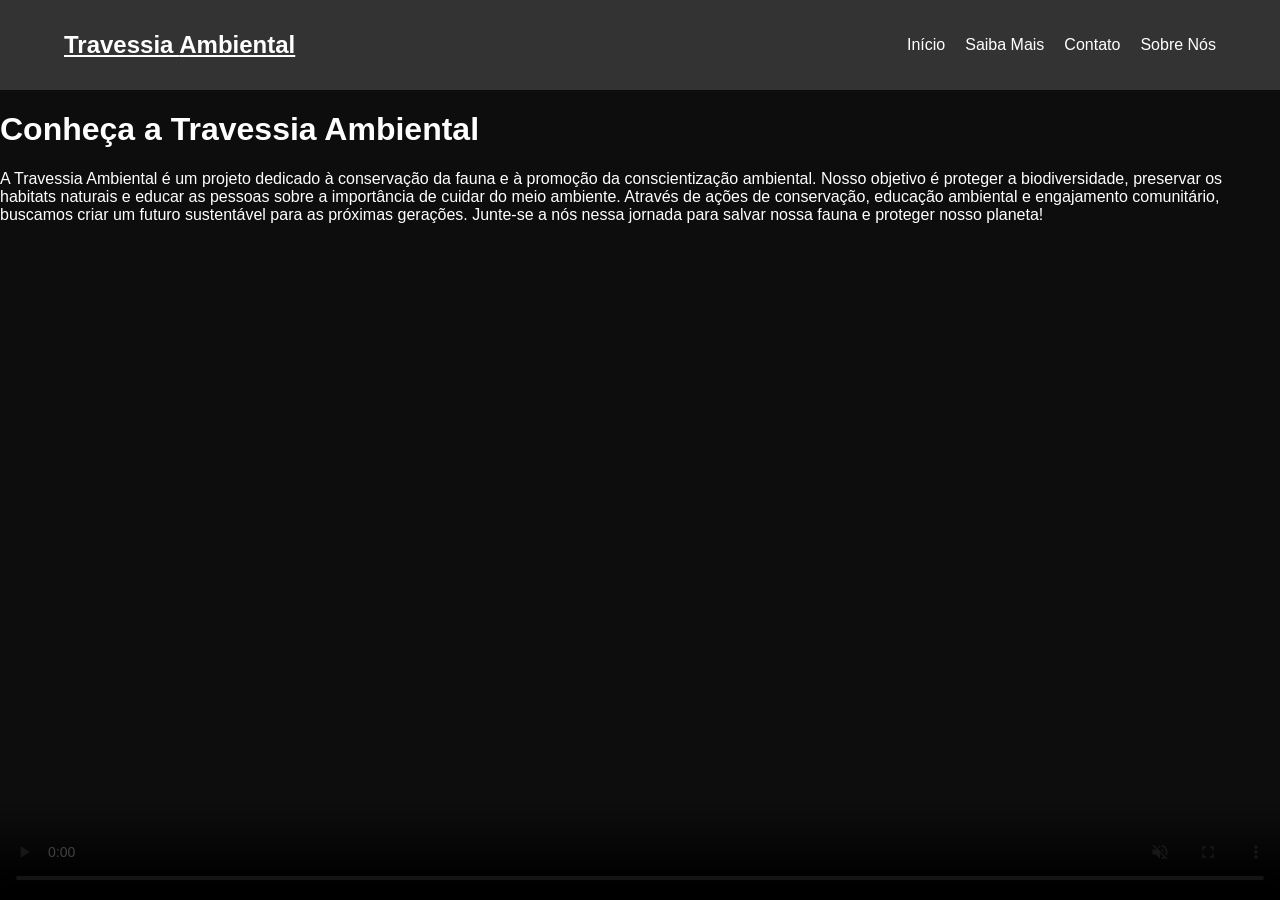
==== index.html @ 5edbac6a "Add files via upload" ====
<!DOCTYPE html>
<html lang="pt-br">
<head>
    <meta charset="UTF-8">
    <meta name="viewport" content="width=device-width, initial-scale=1.0">
    <title>Conheça a Travessia Ambiental | Vamos salvar nossa fauna!</title>
    <link rel="stylesheet" href="Estilos/styleMain.css">    
</head>
<body>
    <nav class="navbar">
    <a href="index.html" class="logo">Travessia <span>Ambiental</span></a>

    <ul class="nav-links" id="navLinks">
      <li><a href="index.html" class="active">Início</a></li>
      <li><a href="contPrincipal.html">Saiba Mais</a></li>
      <li><a href="contatoForm.html">Contato</a></li>
      <li><a href="sobreGrupo.html">Sobre Nós</a></li>
    </ul>
  </nav>

    <h1>Conheça a Travessia Ambiental</h1>
    <p>
        A Travessia Ambiental é um projeto dedicado à conservação da fauna e à promoção da conscientização ambiental. Nosso objetivo é proteger a biodiversidade, preservar os habitats naturais e educar as pessoas sobre a importância de cuidar do meio ambiente. Através de ações de conservação, educação ambiental e engajamento comunitário, buscamos criar um futuro sustentável para as próximas gerações. Junte-se a nós nessa jornada para salvar nossa fauna e proteger nosso planeta!
    </p>

  <video controls autoplay loop muted id="bg-video">
    <source src="TravessiaAmbiental.mp4" type="video/mp4">
    Seu navegador não suporta o elemento de vídeo.
  </video>
  <div class="overlay"></div>

</body>
</html>
---- Estilos/styleMain.css ----
body {
    margin: 0;
    font-family: Arial, sans-serif;
    color: white
}

/* Estilos para a barra de navegação */
.navbar {
    display: flex;
    justify-content: space-between; /* Afasta o logo dos links */
    align-items: center; /* Centraliza verticalmente */
    padding: 20px 5%;
    background-color: #333;
    color: white;
}

.nav-links {
    display: flex; /* Transforma a lista em uma linha */
    list-style: none;
    gap: 20px; /* Espaçamento entre os itens */
}

.nav-links li a {
    text-decoration: none;
    color: white;
    font-weight: 500;
    transition: color 0.3s;
}

.nav-links li a:hover {
    color: #00d1b2; /* Efeito de cor ao passar o mouse */
}

/* Destaque para o botão de Contato */
.btn-contato {
    background-color: #00d1b2;
    padding: 8px 16px;
    border-radius: 5px;
}

.btn-contato:hover {
    background-color: #00b89c;
    color: white !important;
}

.logo {
    font-size: 24px;
    font-weight: bold;
    color: white;
}

/*VIDEO DE FUNDO*/
#bg-video {
  position: fixed;
  top: 0;
  left: 0;
  width: 100%;
  height: 100%;
  object-fit: cover; /* mantém proporção preenchendo a tela */
  z-index: -1; /* fica atrás de todo o conteúdo */
  pointer-events: none; /* permite clicar nos elementos acima do vídeo */
}

.overlay {
  position: fixed;
  top: 0;
  left: 0;
  width: 100%;
  height: 100%;
  background-color: rgba(0, 0, 0, 0.75); /* camada escura para melhor contraste */
  z-index: -1; /* fica atrás de todo o conteúdo */
}
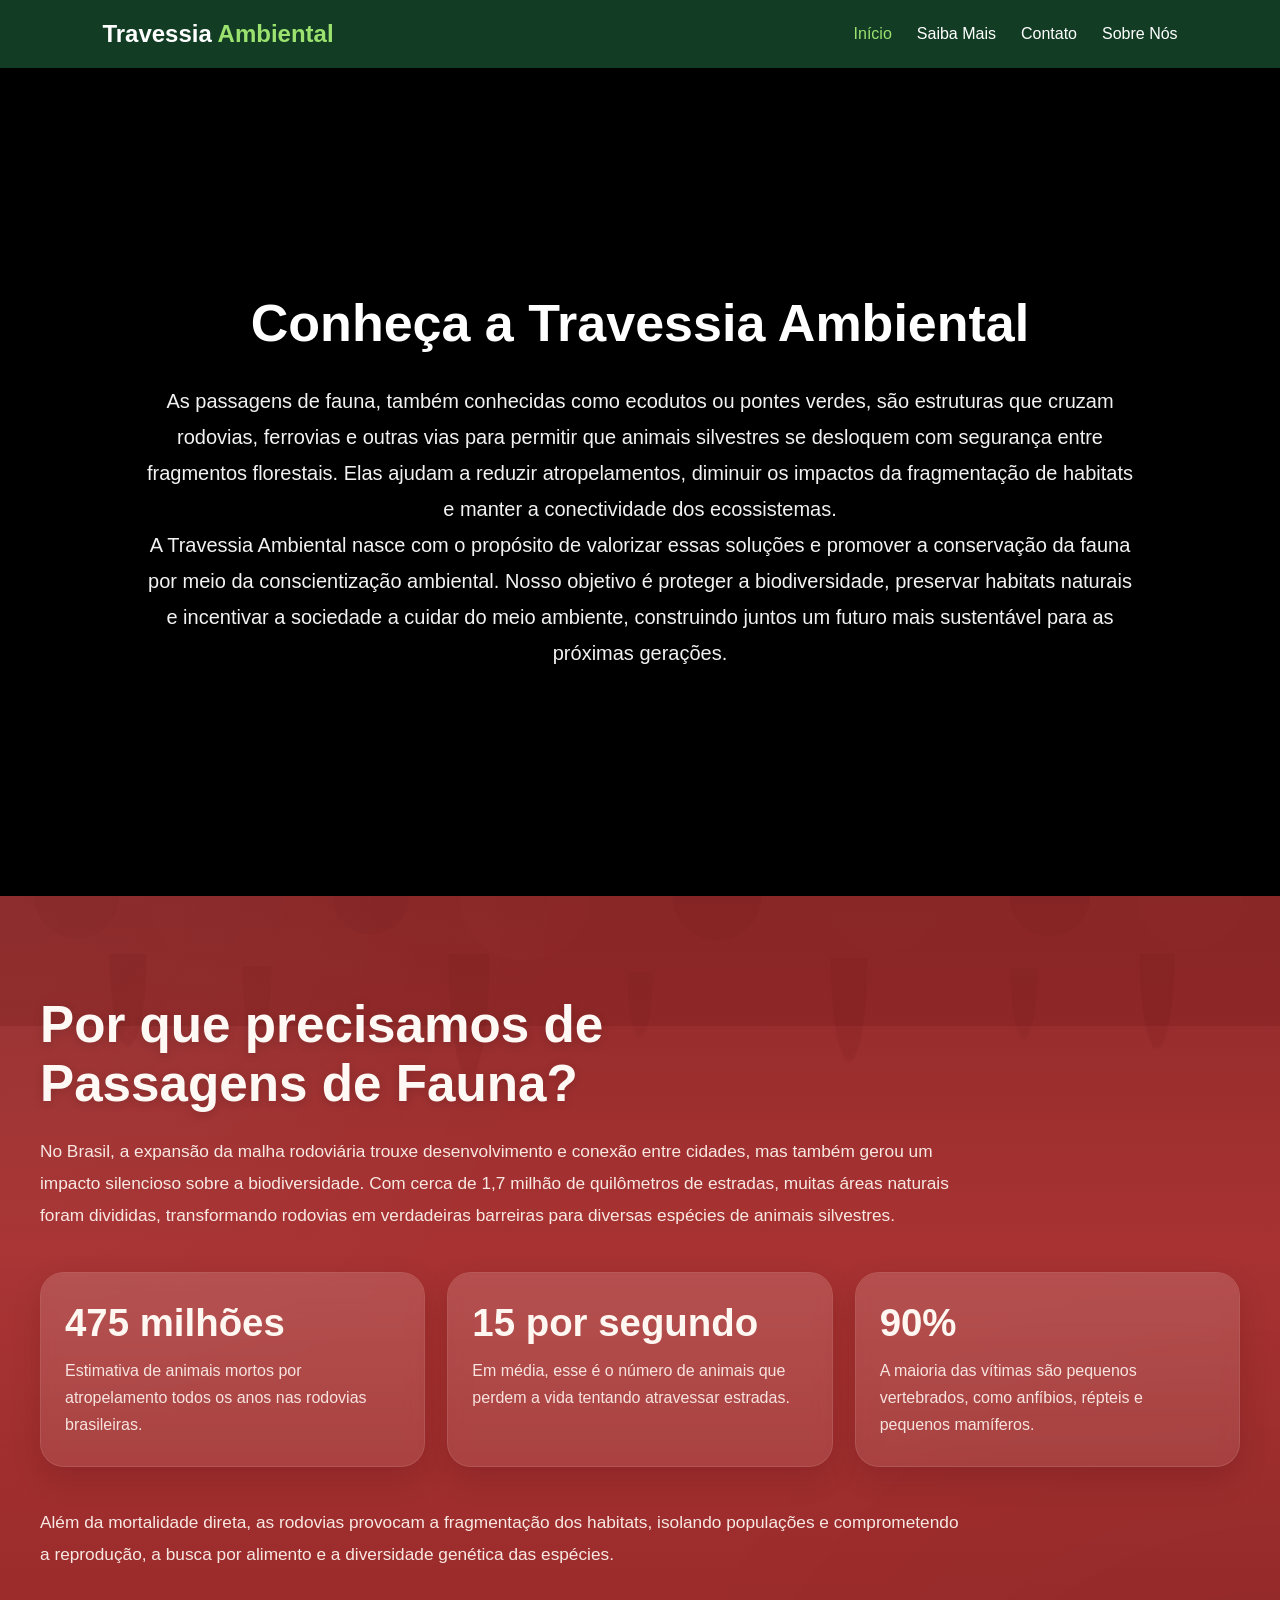
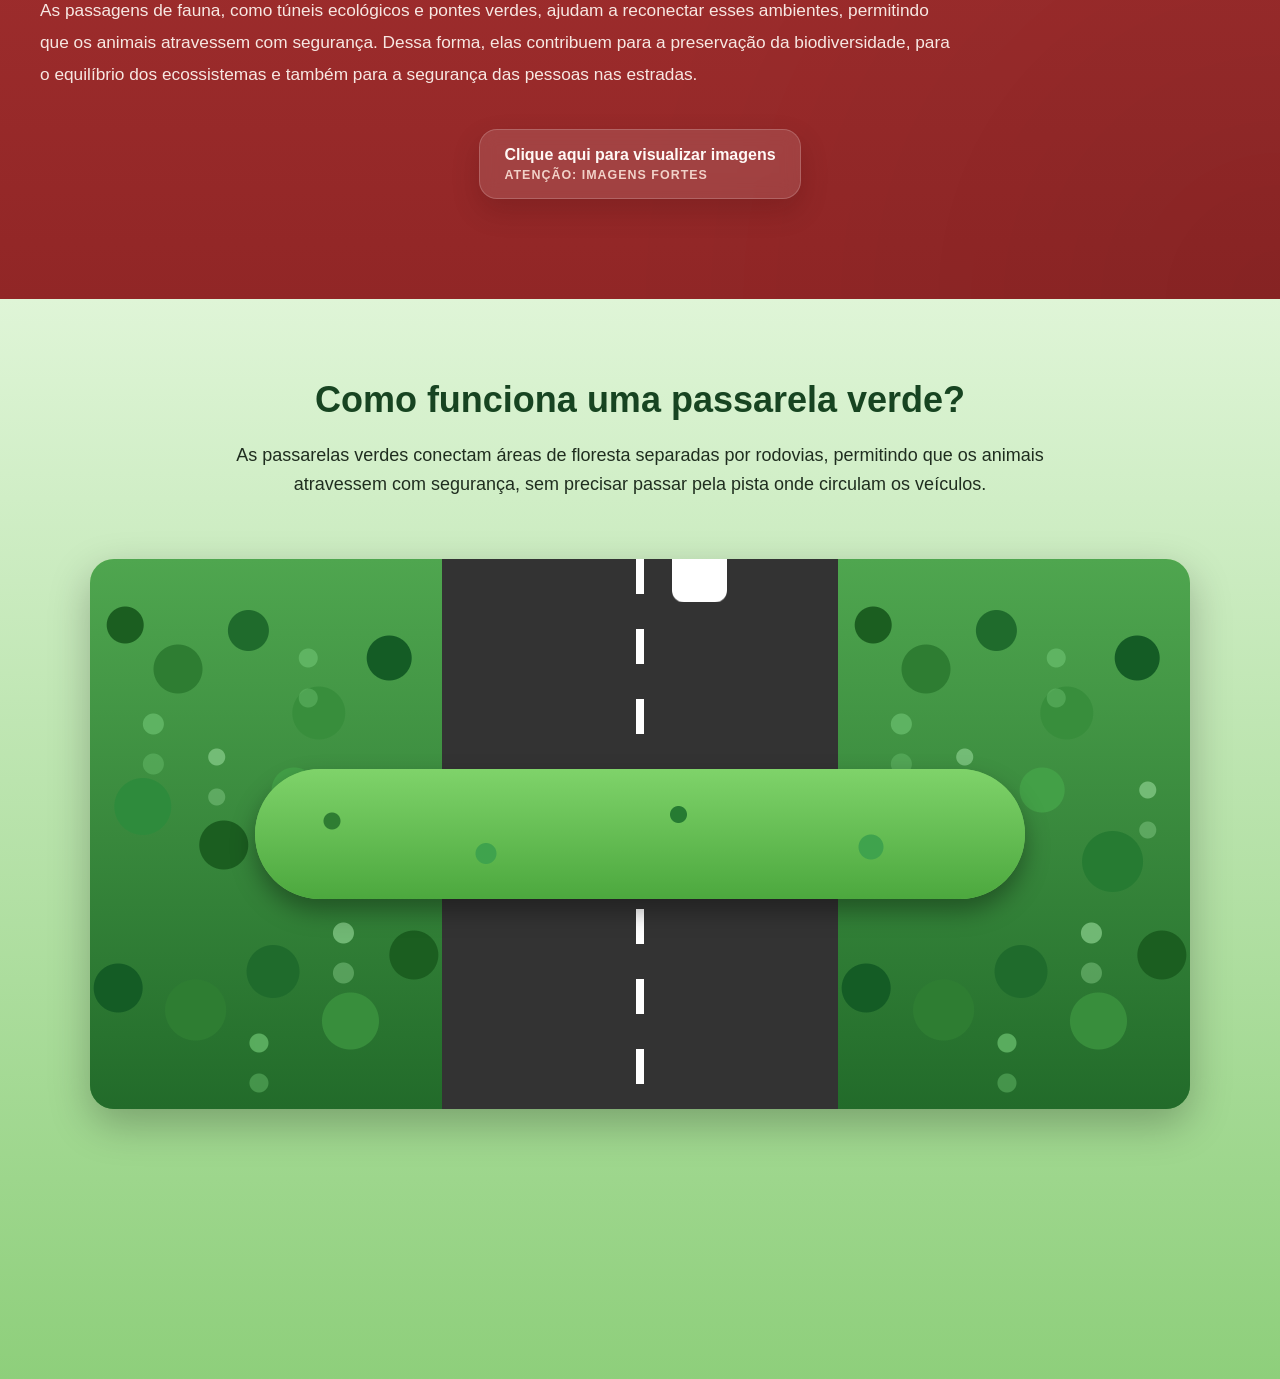
==== commit 03360fa7: "Adicao de novas informacoes no index | Reestruturacao de partes do projeto | Adicao de imagens | Cri" ====
--- a/index.html
+++ b/index.html
@@ -1,33 +1,187 @@
 <!DOCTYPE html>
 <html lang="pt-br">
+
 <head>
-    <meta charset="UTF-8">
-    <meta name="viewport" content="width=device-width, initial-scale=1.0">
-    <title>Conheça a Travessia Ambiental | Vamos salvar nossa fauna!</title>
-    <link rel="stylesheet" href="Estilos/styleMain.css">    
+  <meta charset="UTF-8">
+  <meta name="viewport" content="width=device-width, initial-scale=1.0">
+  <title>Conheça a Travessia Ambiental | Vamos salvar nossa fauna!</title>
+
+  <link rel="stylesheet" href="Estilos/styleMain.css">
 </head>
+
 <body>
-    <nav class="navbar">
-    <a href="index.html" class="logo">Travessia <span>Ambiental</span></a>
 
-    <ul class="nav-links" id="navLinks">
-      <li><a href="index.html" class="active">Início</a></li>
-      <li><a href="contPrincipal.html">Saiba Mais</a></li>
-      <li><a href="contatoForm.html">Contato</a></li>
-      <li><a href="sobreGrupo.html">Sobre Nós</a></li>
-    </ul>
-  </nav>
+  <header>
+    <nav class="navbar" aria-label="Menu principal">
+      <a href="index.html" class="logo" aria-label="Página inicial da Travessia Ambiental">
+        Travessia <span>Ambiental</span>
+      </a>
 
-    <h1>Conheça a Travessia Ambiental</h1>
-    <p>
-        A Travessia Ambiental é um projeto dedicado à conservação da fauna e à promoção da conscientização ambiental. Nosso objetivo é proteger a biodiversidade, preservar os habitats naturais e educar as pessoas sobre a importância de cuidar do meio ambiente. Através de ações de conservação, educação ambiental e engajamento comunitário, buscamos criar um futuro sustentável para as próximas gerações. Junte-se a nós nessa jornada para salvar nossa fauna e proteger nosso planeta!
-    </p>
+      <ul class="nav-links" id="navLinks">
+        <li><a href="index.html" class="active" aria-current="page">Início</a></li>
+        <li><a href="contPrincipal.html">Saiba Mais</a></li>
+        <li><a href="contatoForm.html">Contato</a></li>
+        <li><a href="sobreGrupo.html">Sobre Nós</a></li>
+      </ul>
+    </nav>
+  </header>
 
-  <video controls autoplay loop muted id="bg-video">
-    <source src="TravessiaAmbiental.mp4" type="video/mp4">
-    Seu navegador não suporta o elemento de vídeo.
-  </video>
-  <div class="overlay"></div>
+  <main>
+
+    <section class="hero-video" aria-label="Apresentação da Travessia Ambiental">
+      <video autoplay loop muted playsinline preload="auto" id="bg-video">
+        <source src="Src/Videos/TravessiaAmbiental.mp4" type="video/mp4">
+        Seu navegador não suporta o elemento de vídeo.
+      </video>
+
+      <div class="hero-content">
+        <h1>Conheça a Travessia Ambiental</h1>
+
+        <p>
+          As passagens de fauna, também conhecidas como ecodutos ou pontes verdes, são estruturas que cruzam rodovias,
+          ferrovias e outras vias para permitir que animais silvestres se desloquem com segurança entre fragmentos
+          florestais. Elas ajudam a reduzir atropelamentos, diminuir os impactos da fragmentação de habitats e manter a
+          conectividade dos ecossistemas.
+        </p>
+
+        <p>
+          A Travessia Ambiental nasce com o propósito de valorizar essas soluções e promover a conservação da fauna por
+          meio da conscientização ambiental. Nosso objetivo é proteger a biodiversidade, preservar habitats naturais e
+          incentivar a sociedade a cuidar do meio ambiente, construindo juntos um futuro mais sustentável para as
+          próximas gerações.
+        </p>
+
+      </div>
+
+    </section>
+
+    <section class="contexto-fauna">
+      <div class="container">
+        <h2>Por que precisamos de<br>Passagens de Fauna?</h2>
+
+        <p>
+          No Brasil, a expansão da malha rodoviária trouxe desenvolvimento e conexão entre cidades,
+          mas também gerou um impacto silencioso sobre a biodiversidade. Com cerca de 1,7 milhão de
+          quilômetros de estradas, muitas áreas naturais foram divididas, transformando rodovias em
+          verdadeiras barreiras para diversas espécies de animais silvestres.
+        </p>
+
+        <div class="contexto-grid">
+          <div class="contexto-card">
+            <h3>475 milhões</h3>
+            <p>
+              Estimativa de animais mortos por atropelamento todos os anos nas rodovias brasileiras.
+            </p>
+          </div>
+
+          <div class="contexto-card">
+            <h3>15 por segundo</h3>
+            <p>
+              Em média, esse é o número de animais que perdem a vida tentando atravessar estradas.
+            </p>
+          </div>
+
+          <div class="contexto-card">
+            <h3>90%</h3>
+            <p>
+              A maioria das vítimas são pequenos vertebrados, como anfíbios, répteis e pequenos mamíferos.
+            </p>
+          </div>
+        </div>
+
+        <p>
+          Além da mortalidade direta, as rodovias provocam a fragmentação dos habitats, isolando
+          populações e comprometendo a reprodução, a busca por alimento e a diversidade genética das
+          espécies.
+        </p>
+
+        <p>
+          As passagens de fauna, como túneis ecológicos e pontes verdes, ajudam a reconectar esses
+          ambientes, permitindo que os animais atravessem com segurança. Dessa forma, elas contribuem
+          para a preservação da biodiversidade, para o equilíbrio dos ecossistemas e também para a
+          segurança das pessoas nas estradas.
+        </p>
+      </div>
+
+      <div class="galeria-alerta">
+        <button type="button" class="btn-galeria-alerta" id="abrirGaleria">
+          Clique aqui para visualizar imagens
+          <span>ATENÇÃO: imagens fortes</span>
+        </button>
+      </div>
+
+      <div class="modal-galeria" id="modalGaleria" aria-hidden="true">
+        <div class="modal-galeria-overlay" id="fecharGaleriaOverlay"></div>
+
+        <div class="modal-galeria-content" role="dialog" aria-modal="true" aria-label="Galeria de imagens">
+          <button type="button" class="modal-fechar" id="fecharGaleria" aria-label="Fechar galeria">
+            ×
+          </button>
+
+          <div class="modal-aviso">
+            <strong>Atenção:</strong> as imagens a seguir podem ser sensíveis.
+          </div>
+
+          <div class="modal-imagem-area">
+            <button type="button" class="modal-nav modal-prev" id="imagemAnterior" aria-label="Imagem anterior">
+              ‹
+            </button>
+
+            <img id="imagemGaleria" src="img/fauna-01.jpg" alt="Imagem relacionada ao impacto das rodovias na fauna">
+
+            <button type="button" class="modal-nav modal-next" id="proximaImagem" aria-label="Próxima imagem">
+              ›
+            </button>
+          </div>
+
+          <div class="modal-legenda">
+            <p id="legendaGaleria">Imagem 1 de 3</p>
+          </div>
+        </div>
+      </div>
+    </section>
+
+    <section class="travessia-section" id="travessia" aria-labelledby="titulo-travessia">
+      <div class="travessia-texto">
+        <h2 id="titulo-travessia">Como funciona uma passarela verde?</h2>
+
+        <p>
+          As passarelas verdes conectam áreas de floresta separadas por rodovias, permitindo que os animais
+          atravessem com segurança, sem precisar passar pela pista onde circulam os veículos.
+        </p>
+      </div>
+
+      <div class="cenario" aria-label="Animação mostrando animais atravessando uma passarela verde sobre uma rodovia">
+
+        <div class="floresta floresta-esquerda" aria-hidden="true"></div>
+        <div class="floresta floresta-direita" aria-hidden="true"></div>
+
+        <div class="rodovia" aria-hidden="true">
+          <div class="faixa"></div>
+
+          <div class="carro carro-1"></div>
+          <div class="carro carro-2"></div>
+          <div class="carro carro-3"></div>
+        </div>
+
+        <div class="passarela">
+          <div class="grama" aria-hidden="true"></div>
+
+          <div class="animal animal-1 animal-esquerda">🐷</div>
+          <div class="animal animal-2 animal-direita">🐵</div>
+          <div class="animal animal-3 animal-esquerda">🦝</div>
+          <div class="animal animal-4 animal-direita">🐰</div>
+          <div class="animal animal-5 animal-esquerda">🦊</div>
+        </div>
+
+      </div>
+    </section>
+
+  </main>
+
+  <script src="Scripts/travessia.js"></script>
+  <script src="Scripts/galeria.js"></script>
 
 </body>
+
 </html>
--- a/Estilos/styleMain.css
+++ b/Estilos/styleMain.css
@@ -1,72 +1,856 @@
+* {
+    margin: 0;
+    padding: 0;
+    box-sizing: border-box;
+}
+
 body {
-    margin: 0;
-    font-family: Arial, sans-serif;
-    color: white
-}
-
-/* Estilos para a barra de navegação */
+    font-family: Arial, Helvetica, sans-serif;
+    background-color: #f4f7f2;
+    color: #1f2d1f;
+}
+
+a {
+    text-decoration: none;
+}
+
+ul {
+    list-style: none;
+}
+
 .navbar {
+    width: 100%;
+    padding: 20px 8%;
+    background-color: #123d24;
     display: flex;
-    justify-content: space-between; /* Afasta o logo dos links */
-    align-items: center; /* Centraliza verticalmente */
-    padding: 20px 5%;
-    background-color: #333;
-    color: white;
+    align-items: center;
+    justify-content: space-between;
+}
+
+.logo {
+    color: #ffffff;
+    font-size: 24px;
+    font-weight: bold;
+}
+
+.logo span {
+    color: #9be26f;
 }
 
 .nav-links {
-    display: flex; /* Transforma a lista em uma linha */
-    list-style: none;
-    gap: 20px; /* Espaçamento entre os itens */
-}
-
-.nav-links li a {
-    text-decoration: none;
-    color: white;
+    display: flex;
+    align-items: center;
+    gap: 25px;
+}
+
+.nav-links a {
+    color: #ffffff;
     font-weight: 500;
-    transition: color 0.3s;
-}
-
-.nav-links li a:hover {
-    color: #00d1b2; /* Efeito de cor ao passar o mouse */
-}
-
-/* Destaque para o botão de Contato */
+    transition: color 0.3s ease;
+}
+
+.nav-links a:hover,
+.nav-links a.active {
+    color: #9be26f;
+}
+
 .btn-contato {
     background-color: #00d1b2;
     padding: 8px 16px;
     border-radius: 5px;
+    transition: background-color 0.3s ease;
 }
 
 .btn-contato:hover {
     background-color: #00b89c;
-    color: white !important;
-}
-
-.logo {
-    font-size: 24px;
-    font-weight: bold;
-    color: white;
-}
-
-/*VIDEO DE FUNDO*/
+    color: #ffffff !important;
+}
+
+.hero-video {
+    position: relative;
+    width: 100%;
+    min-height: calc(100vh - 72px);
+    display: flex;
+    align-items: center;
+    justify-content: center;
+    overflow: hidden;
+    padding: 0;
+    background-color: #000000;
+}
+
 #bg-video {
-  position: fixed;
-  top: 0;
-  left: 0;
-  width: 100%;
-  height: 100%;
-  object-fit: cover; /* mantém proporção preenchendo a tela */
-  z-index: -1; /* fica atrás de todo o conteúdo */
-  pointer-events: none; /* permite clicar nos elementos acima do vídeo */
-}
-
-.overlay {
-  position: fixed;
-  top: 0;
-  left: 0;
-  width: 100%;
-  height: 100%;
-  background-color: rgba(0, 0, 0, 0.75); /* camada escura para melhor contraste */
-  z-index: -1; /* fica atrás de todo o conteúdo */
+    position: absolute;
+    inset: 0;
+    width: 100%;
+    height: 100%;
+    object-fit: cover;
+    object-position: center;
+    border-radius: 0;
+    max-width: none;
+    box-shadow: none;
+    z-index: 1;
+}
+
+.contexto-fauna {
+    position: relative;
+    overflow: hidden;
+    padding: 100px 20px;
+    background:
+        radial-gradient(circle at top left, rgba(255, 255, 255, 0.05), transparent 35%),
+        radial-gradient(circle at bottom right, rgba(0, 0, 0, 0.08), transparent 40%),
+        linear-gradient(180deg, #8f2a2a 0%, #a83232 35%, #912626 100%);
+    color: #fff7f2;
+}
+
+/* Camada decorativa superior com efeito de "escorrimento" suave */
+.contexto-fauna::before {
+    content: "";
+    position: absolute;
+    top: 0;
+    left: 0;
+    width: 100%;
+    height: 130px;
+    background:
+        radial-gradient(circle at 6% 0, #6e1717 0 42px, transparent 43px),
+        radial-gradient(circle at 16% 0, #7a1d1d 0 58px, transparent 59px),
+        radial-gradient(circle at 29% 0, #6e1717 0 38px, transparent 39px),
+        radial-gradient(circle at 41% 0, #7f2020 0 64px, transparent 65px),
+        radial-gradient(circle at 56% 0, #6e1717 0 44px, transparent 45px),
+        radial-gradient(circle at 69% 0, #7a1d1d 0 56px, transparent 57px),
+        radial-gradient(circle at 82% 0, #6e1717 0 40px, transparent 41px),
+        radial-gradient(circle at 93% 0, #7f2020 0 52px, transparent 53px),
+        linear-gradient(180deg, #7b1d1d 0%, #761919 100%);
+    opacity: 0.28;
+    pointer-events: none;
+    z-index: 0;
+}
+
+/* Escorridos verticais discretos */
+.contexto-fauna::after {
+    content: "";
+    position: absolute;
+    top: 58px;
+    left: 0;
+    width: 100%;
+    height: 180px;
+    background:
+        radial-gradient(ellipse at top, rgba(92, 13, 13, 0.22) 0 18px, transparent 19px) 8% 0 / 60px 150px no-repeat,
+        radial-gradient(ellipse at top, rgba(92, 13, 13, 0.18) 0 14px, transparent 15px) 19% 12px / 44px 120px no-repeat,
+        radial-gradient(ellipse at top, rgba(92, 13, 13, 0.22) 0 20px, transparent 21px) 36% 0 / 56px 170px no-repeat,
+        radial-gradient(ellipse at top, rgba(92, 13, 13, 0.16) 0 12px, transparent 13px) 50% 18px / 40px 105px no-repeat,
+        radial-gradient(ellipse at top, rgba(92, 13, 13, 0.20) 0 18px, transparent 19px) 67% 4px / 52px 145px no-repeat,
+        radial-gradient(ellipse at top, rgba(92, 13, 13, 0.17) 0 13px, transparent 14px) 81% 14px / 42px 110px no-repeat,
+        radial-gradient(ellipse at top, rgba(92, 13, 13, 0.22) 0 17px, transparent 18px) 92% 0 / 50px 135px no-repeat;
+    opacity: 0.45;
+    pointer-events: none;
+    z-index: 0;
+}
+
+.contexto-fauna .container {
+    position: relative;
+    z-index: 1;
+    max-width: 1200px;
+    margin: 0 auto;
+}
+
+.contexto-fauna .section-tag {
+    display: inline-block;
+    margin-bottom: 18px;
+    padding: 8px 16px;
+    border-radius: 999px;
+    background: rgba(255, 245, 240, 0.12);
+    border: 1px solid rgba(255, 255, 255, 0.16);
+    color: #ffe4d8;
+    font-size: 0.85rem;
+    font-weight: 600;
+    letter-spacing: 0.08em;
+    text-transform: uppercase;
+    backdrop-filter: blur(6px);
+}
+
+.contexto-fauna h2 {
+    margin: 0 0 22px;
+    font-size: clamp(2rem, 4vw, 3.2rem);
+    line-height: 1.15;
+    font-weight: 800;
+    color: #fff9f6;
+    max-width: 800px;
+    text-shadow: 0 2px 10px rgba(0, 0, 0, 0.15);
+}
+
+.contexto-fauna>.container>p,
+.contexto-fauna .container>p {
+    font-size: 1.08rem;
+    line-height: 1.85;
+    color: rgba(255, 247, 242, 0.92);
+    max-width: 920px;
+    margin: 0 0 24px;
+}
+
+.contexto-grid {
+    display: grid;
+    grid-template-columns: repeat(3, minmax(220px, 1fr));
+    gap: 22px;
+    margin: 40px 0;
+}
+
+.contexto-card {
+    position: relative;
+    padding: 28px 24px;
+    border-radius: 24px;
+    background: rgba(255, 247, 242, 0.08);
+    border: 1px solid rgba(255, 255, 255, 0.12);
+    box-shadow: 0 12px 30px rgba(54, 8, 8, 0.16);
+    backdrop-filter: blur(8px);
+    transition: transform 0.25s ease, box-shadow 0.25s ease, background 0.25s ease;
+}
+
+.contexto-card::before {
+    content: "";
+    position: absolute;
+    inset: 0;
+    border-radius: 24px;
+    background: linear-gradient(180deg,
+            rgba(255, 255, 255, 0.08) 0%,
+            rgba(255, 255, 255, 0.02) 100%);
+    pointer-events: none;
+}
+
+.contexto-card:hover {
+    transform: translateY(-6px);
+    box-shadow: 0 18px 36px rgba(54, 8, 8, 0.22);
+    background: rgba(255, 247, 242, 0.11);
+}
+
+.contexto-card h3 {
+    margin: 0 0 12px;
+    font-size: clamp(1.8rem, 3vw, 2.5rem);
+    font-weight: 800;
+    color: #fff6f0;
+}
+
+.contexto-card p {
+    margin: 0;
+    font-size: 1rem;
+    line-height: 1.7;
+    color: rgba(255, 244, 239, 0.9);
+}
+
+/* Ajuste fino para links, caso existam na seção */
+.contexto-fauna a {
+    color: #ffe3d3;
+    text-decoration: underline;
+    text-decoration-color: rgba(255, 227, 211, 0.5);
+    transition: color 0.2s ease, text-decoration-color 0.2s ease;
+}
+
+.contexto-fauna a:hover {
+    color: #ffffff;
+    text-decoration-color: rgba(255, 255, 255, 0.9);
+}
+
+/* Responsividade */
+@media (max-width: 992px) {
+    .contexto-fauna {
+        padding: 80px 20px;
+    }
+
+    .contexto-grid {
+        grid-template-columns: 1fr;
+    }
+
+    .contexto-fauna h2 {
+        max-width: 100%;
+    }
+
+    .contexto-fauna>.container>p,
+    .contexto-fauna .container>p {
+        max-width: 100%;
+    }
+}
+
+@media (max-width: 768px) {
+    .contexto-fauna::before {
+        height: 95px;
+        opacity: 0.22;
+    }
+
+    .contexto-fauna::after {
+        top: 45px;
+        height: 120px;
+        opacity: 0.32;
+    }
+
+    .contexto-fauna {
+        padding: 70px 16px;
+    }
+
+    .contexto-card {
+        padding: 22px 18px;
+        border-radius: 20px;
+    }
+}
+
+.galeria-alerta {
+    margin-top: 38px;
+    display: flex;
+    justify-content: center;
+    align-items: center;
+}
+
+.btn-galeria-alerta {
+    display: inline-flex;
+    flex-direction: column;
+    align-items: flex-start;
+    gap: 4px;
+    padding: 16px 24px;
+    border: 0;
+    border-radius: 18px;
+    background: rgba(255, 247, 242, 0.12);
+    color: #fff9f6;
+    font-size: 1rem;
+    font-weight: 800;
+    cursor: pointer;
+    border: 1px solid rgba(255, 255, 255, 0.18);
+    box-shadow: 0 12px 28px rgba(54, 8, 8, 0.2);
+    backdrop-filter: blur(8px);
+    transition:
+        transform 0.2s ease,
+        background 0.2s ease,
+        box-shadow 0.2s ease;
+}
+
+.btn-galeria-alerta span {
+    font-size: 0.78rem;
+    font-weight: 700;
+    letter-spacing: 0.08em;
+    text-transform: uppercase;
+    color: rgba(255, 235, 225, 0.85);
+}
+
+.btn-galeria-alerta:hover {
+    transform: translateY(-3px);
+    background: rgba(255, 247, 242, 0.18);
+    box-shadow: 0 16px 34px rgba(54, 8, 8, 0.28);
+}
+
+.modal-galeria {
+    position: fixed;
+    inset: 0;
+    z-index: 9999;
+    display: none;
+    align-items: center;
+    justify-content: center;
+    padding: 24px;
+}
+
+.modal-galeria.ativo {
+    display: flex;
+}
+
+.modal-galeria-overlay {
+    position: absolute;
+    inset: 0;
+    background: rgba(15, 7, 7, 0.78);
+    backdrop-filter: blur(6px);
+}
+
+.modal-galeria-content {
+    position: relative;
+    z-index: 1;
+    width: min(960px, 100%);
+    max-height: 90vh;
+    padding: 22px;
+    border-radius: 28px;
+    background:
+        radial-gradient(circle at top left, rgba(255, 255, 255, 0.08), transparent 35%),
+        linear-gradient(180deg, #7d1f1f 0%, #3f1111 100%);
+    border: 1px solid rgba(255, 255, 255, 0.16);
+    box-shadow: 0 30px 80px rgba(0, 0, 0, 0.45);
+    color: #fff7f2;
+}
+
+.modal-fechar {
+    position: absolute;
+    top: 14px;
+    right: 16px;
+    width: 42px;
+    height: 42px;
+    border: 0;
+    border-radius: 50%;
+    background: rgba(255, 247, 242, 0.12);
+    color: #fff;
+    font-size: 2rem;
+    line-height: 1;
+    cursor: pointer;
+    transition: background 0.2s ease, transform 0.2s ease;
+}
+
+.modal-fechar:hover {
+    background: rgba(255, 247, 242, 0.22);
+    transform: scale(1.05);
+}
+
+.modal-aviso {
+    margin: 4px 54px 18px 0;
+    padding: 12px 16px;
+    border-radius: 16px;
+    background: rgba(255, 247, 242, 0.1);
+    border: 1px solid rgba(255, 255, 255, 0.14);
+    font-size: 0.95rem;
+    color: rgba(255, 247, 242, 0.92);
+}
+
+.modal-imagem-area {
+    position: relative;
+    display: flex;
+    align-items: center;
+    justify-content: center;
+}
+
+.modal-imagem-area img {
+    width: 100%;
+    max-height: 68vh;
+    object-fit: contain;
+    border-radius: 20px;
+    background: rgba(0, 0, 0, 0.22);
+    box-shadow: 0 18px 40px rgba(0, 0, 0, 0.35);
+}
+
+.modal-nav {
+    position: absolute;
+    top: 50%;
+    transform: translateY(-50%);
+    width: 48px;
+    height: 58px;
+    border: 0;
+    border-radius: 18px;
+    background: rgba(255, 247, 242, 0.16);
+    color: #fff;
+    font-size: 3rem;
+    line-height: 1;
+    cursor: pointer;
+    z-index: 2;
+    transition:
+        background 0.2s ease,
+        transform 0.2s ease;
+}
+
+.modal-nav:hover {
+    background: rgba(255, 247, 242, 0.28);
+}
+
+.modal-prev {
+    left: 14px;
+}
+
+.modal-next {
+    right: 14px;
+}
+
+.modal-legenda {
+    margin-top: 14px;
+    text-align: center;
+}
+
+.modal-legenda p {
+    margin: 0;
+    color: rgba(255, 247, 242, 0.85);
+    font-size: 0.95rem;
+}
+
+body.modal-aberto {
+    overflow: hidden;
+}
+
+@media (max-width: 768px) {
+    .btn-galeria-alerta {
+        width: 100%;
+        align-items: center;
+        text-align: center;
+    }
+
+    .modal-galeria {
+        padding: 14px;
+    }
+
+    .modal-galeria-content {
+        padding: 18px;
+        border-radius: 22px;
+    }
+
+    .modal-aviso {
+        margin-right: 48px;
+        font-size: 0.88rem;
+    }
+
+    .modal-nav {
+        width: 40px;
+        height: 50px;
+        font-size: 2.4rem;
+    }
+
+    .modal-prev {
+        left: 8px;
+    }
+
+    .modal-next {
+        right: 8px;
+    }
+
+    .modal-imagem-area img {
+        max-height: 62vh;
+        border-radius: 16px;
+    }
+}
+
+.hero-content {
+    position: relative;
+    z-index: 3;
+    max-width: 1050px;
+    padding: 0 30px;
+    text-align: center;
+    color: #ffffff;
+}
+
+.hero-content h1 {
+    font-size: 52px;
+    margin-bottom: 30px;
+    color: #ffffff;
+    text-shadow: 0 4px 12px rgba(0, 0, 0, 0.55);
+}
+
+.hero-content p {
+    font-size: 20px;
+    line-height: 1.8;
+    color: #f2f2f2;
+    text-shadow: 0 3px 8px rgba(0, 0, 0, 0.65);
+}
+
+.travessia-section {
+    min-height: 120vh;
+    padding: 80px 5%;
+    background: linear-gradient(#dff5d7, #8ecf7b);
+    overflow: hidden;
+}
+
+.travessia-texto {
+    max-width: 850px;
+    margin: 0 auto 60px;
+    text-align: center;
+}
+
+.travessia-texto h2 {
+    font-size: 36px;
+    color: #174421;
+    margin-bottom: 20px;
+}
+
+.travessia-texto p {
+    font-size: 18px;
+    line-height: 1.6;
+}
+
+.cenario {
+    position: relative;
+    width: 100%;
+    max-width: 1100px;
+    height: 550px;
+    margin: 0 auto;
+    border-radius: 24px;
+    overflow: hidden;
+    background: linear-gradient(#a8df8e, #3d8b3d);
+    box-shadow: 0 15px 40px rgba(0, 0, 0, 0.25);
+}
+
+.floresta {
+    position: absolute;
+    top: 0;
+    width: 32%;
+    height: 100%;
+    background:
+        radial-gradient(circle at 10% 12%, #1b5e20 0 18px, transparent 19px),
+        radial-gradient(circle at 25% 20%, #2e7d32 0 24px, transparent 25px),
+        radial-gradient(circle at 45% 13%, #1f6b2c 0 20px, transparent 21px),
+        radial-gradient(circle at 65% 28%, #388e3c 0 26px, transparent 27px),
+        radial-gradient(circle at 85% 18%, #145c25 0 22px, transparent 23px),
+
+        radial-gradient(circle at 15% 45%, #2e8b3c 0 28px, transparent 29px),
+        radial-gradient(circle at 38% 52%, #1b5e20 0 24px, transparent 25px),
+        radial-gradient(circle at 58% 42%, #43a047 0 22px, transparent 23px),
+        radial-gradient(circle at 78% 55%, #267b32 0 30px, transparent 31px),
+
+        radial-gradient(circle at 8% 78%, #145c25 0 24px, transparent 25px),
+        radial-gradient(circle at 30% 82%, #2e7d32 0 30px, transparent 31px),
+        radial-gradient(circle at 52% 75%, #1f6b2c 0 26px, transparent 27px),
+        radial-gradient(circle at 74% 84%, #388e3c 0 28px, transparent 29px),
+        radial-gradient(circle at 92% 72%, #1b5e20 0 24px, transparent 25px),
+
+        linear-gradient(#4fa64f, #226b2a);
+    z-index: 1;
+}
+
+.floresta::before,
+.floresta::after {
+    content: "";
+    position: absolute;
+    inset: 0;
+    background:
+        radial-gradient(circle at 18% 30%, #66bb6a 0 10px, transparent 11px),
+        radial-gradient(circle at 36% 36%, #81c784 0 8px, transparent 9px),
+        radial-gradient(circle at 62% 18%, #66bb6a 0 9px, transparent 10px),
+        radial-gradient(circle at 72% 68%, #81c784 0 10px, transparent 11px),
+        radial-gradient(circle at 48% 88%, #66bb6a 0 9px, transparent 10px),
+        radial-gradient(circle at 88% 42%, #81c784 0 8px, transparent 9px);
+    opacity: 0.8;
+}
+
+.floresta::after {
+    transform: translateY(40px);
+    opacity: 0.5;
+}
+
+.floresta-esquerda {
+    left: 0;
+}
+
+.floresta-direita {
+    right: 0;
+}
+
+.rodovia {
+    position: absolute;
+    top: 0;
+    left: 32%;
+    width: 36%;
+    height: 100%;
+    background-color: #333333;
+    z-index: 2;
+}
+
+.faixa {
+    position: absolute;
+    top: 0;
+    left: 50%;
+    width: 8px;
+    height: 100%;
+    transform: translateX(-50%);
+    background: repeating-linear-gradient(to bottom,
+            #ffffff 0,
+            #ffffff 35px,
+            transparent 35px,
+            transparent 70px);
+}
+
+.carro {
+    position: absolute;
+    top: -120px;
+    width: 55px;
+    height: 90px;
+    border-radius: 12px;
+    background-color: #d93636;
+    z-index: 3;
+}
+
+.carro::before {
+    content: "";
+    position: absolute;
+    top: 12px;
+    left: 10px;
+    width: 35px;
+    height: 20px;
+    border-radius: 5px;
+    background-color: #bde8ff;
+}
+
+.carro-1 {
+    background-color: #d93636;
+}
+
+.carro-2 {
+    background-color: #2c71d8;
+}
+
+.carro-3 {
+    background-color: #f2c230;
+}
+
+.passarela {
+    position: absolute;
+    top: 210px;
+    left: 15%;
+    width: 70%;
+    height: 130px;
+    border-radius: 70px;
+    background-color: #6cbf57;
+    box-shadow: 0 12px 25px rgba(0, 0, 0, 0.35);
+    overflow: hidden;
+    z-index: 5;
+}
+
+.grama {
+    position: absolute;
+    inset: 0;
+    background:
+        radial-gradient(circle at 10% 40%, #2e7d32 0 8px, transparent 9px),
+        radial-gradient(circle at 30% 65%, #3fa34d 0 10px, transparent 11px),
+        radial-gradient(circle at 55% 35%, #267b32 0 8px, transparent 9px),
+        radial-gradient(circle at 80% 60%, #3fa34d 0 12px, transparent 13px),
+        linear-gradient(#7fd36a, #4ca83e);
+}
+
+.animal {
+    position: absolute;
+    font-size: 62px;
+    opacity: 0;
+    z-index: 8;
+    pointer-events: none;
+}
+
+.animal-esquerda {
+    left: -110px;
+    animation-name: animalDaEsquerda;
+    animation-timing-function: ease-in-out;
+    animation-iteration-count: infinite;
+}
+
+.animal-direita {
+    right: -110px;
+    animation-name: animalDaDireita;
+    animation-timing-function: ease-in-out;
+    animation-iteration-count: infinite;
+}
+
+.animal-1 {
+    top: 8px;
+    animation-duration: 15s;
+    animation-delay: 0s;
+}
+
+.animal-2 {
+    top: 50px;
+    animation-duration: 17s;
+    animation-delay: 3s;
+}
+
+.animal-3 {
+    top: 28px;
+    animation-duration: 16s;
+    animation-delay: 6s;
+}
+
+.animal-4 {
+    top: 4px;
+    animation-duration: 18s;
+    animation-delay: 9s;
+}
+
+.animal-5 {
+    top: 60px;
+    animation-duration: 19s;
+    animation-delay: 12s;
+}
+
+@keyframes animalDaEsquerda {
+    0% {
+        transform: translateX(0);
+        opacity: 0;
+    }
+
+    8% {
+        opacity: 1;
+    }
+
+    88% {
+        opacity: 1;
+    }
+
+    100% {
+        transform: translateX(calc(100vw + 240px));
+        opacity: 0;
+    }
+}
+
+@keyframes animalDaDireita {
+    0% {
+        transform: translateX(0) scaleX(-1);
+        opacity: 0;
+    }
+
+    8% {
+        opacity: 1;
+    }
+
+    88% {
+        opacity: 1;
+    }
+
+    100% {
+        transform: translateX(calc(-100vw - 240px)) scaleX(-1);
+        opacity: 0;
+    }
+}
+
+@media (max-width: 768px) {
+    .navbar {
+        flex-direction: column;
+        gap: 20px;
+        padding: 18px 6%;
+    }
+
+    .nav-links {
+        flex-wrap: wrap;
+        justify-content: center;
+        gap: 16px;
+    }
+
+    .hero-video {
+        min-height: calc(100vh - 110px);
+    }
+
+    .hero-content {
+        padding: 0 24px;
+    }
+
+    .hero-content h1 {
+        font-size: 34px;
+    }
+
+    .hero-content p {
+        font-size: 16px;
+        line-height: 1.6;
+    }
+
+    .travessia-section {
+        padding: 60px 6%;
+    }
+
+    .travessia-texto h2 {
+        font-size: 28px;
+    }
+
+    .travessia-texto p {
+        font-size: 16px;
+    }
+
+    .cenario {
+        height: 430px;
+    }
+
+    .passarela {
+        top: 170px;
+        height: 110px;
+    }
+
+    .animal {
+        font-size: 46px;
+    }
+
+    .animal-esquerda {
+        left: -90px;
+    }
+
+    .animal-direita {
+        right: -90px;
+    }
 }
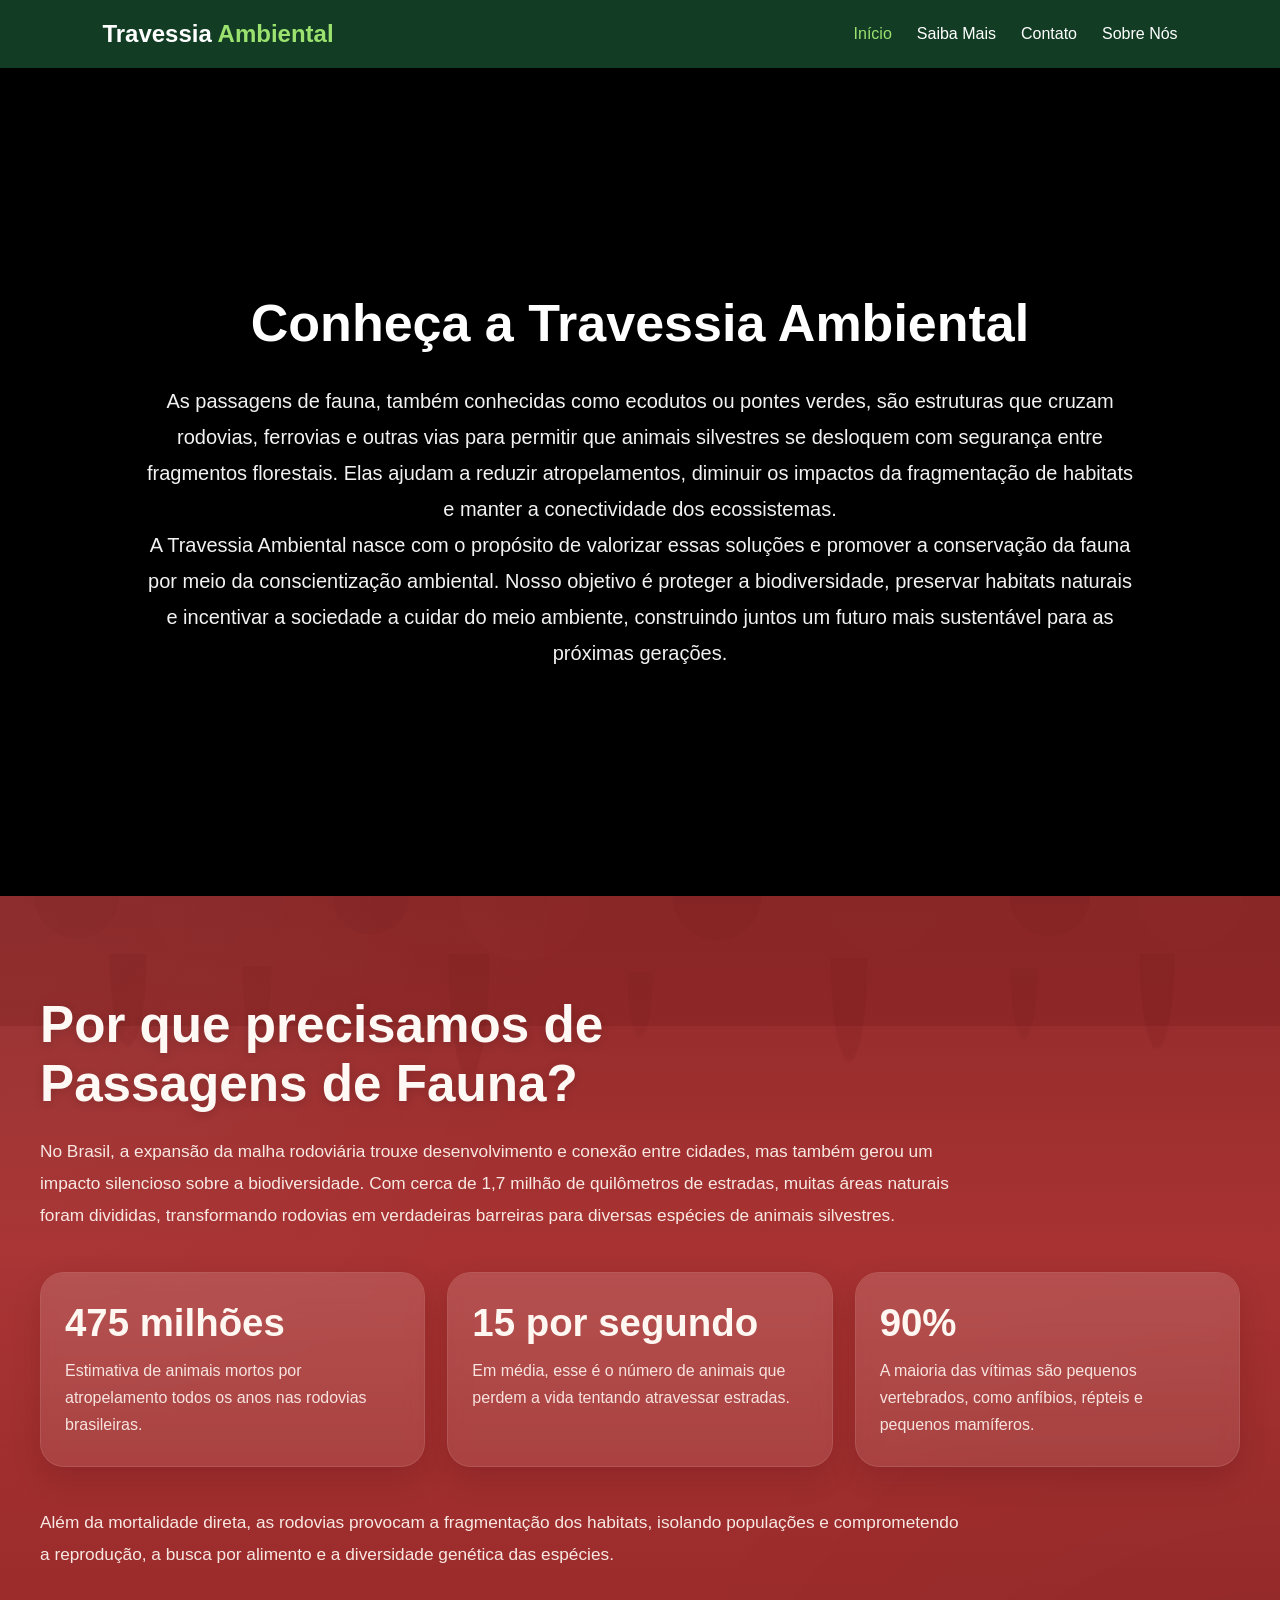
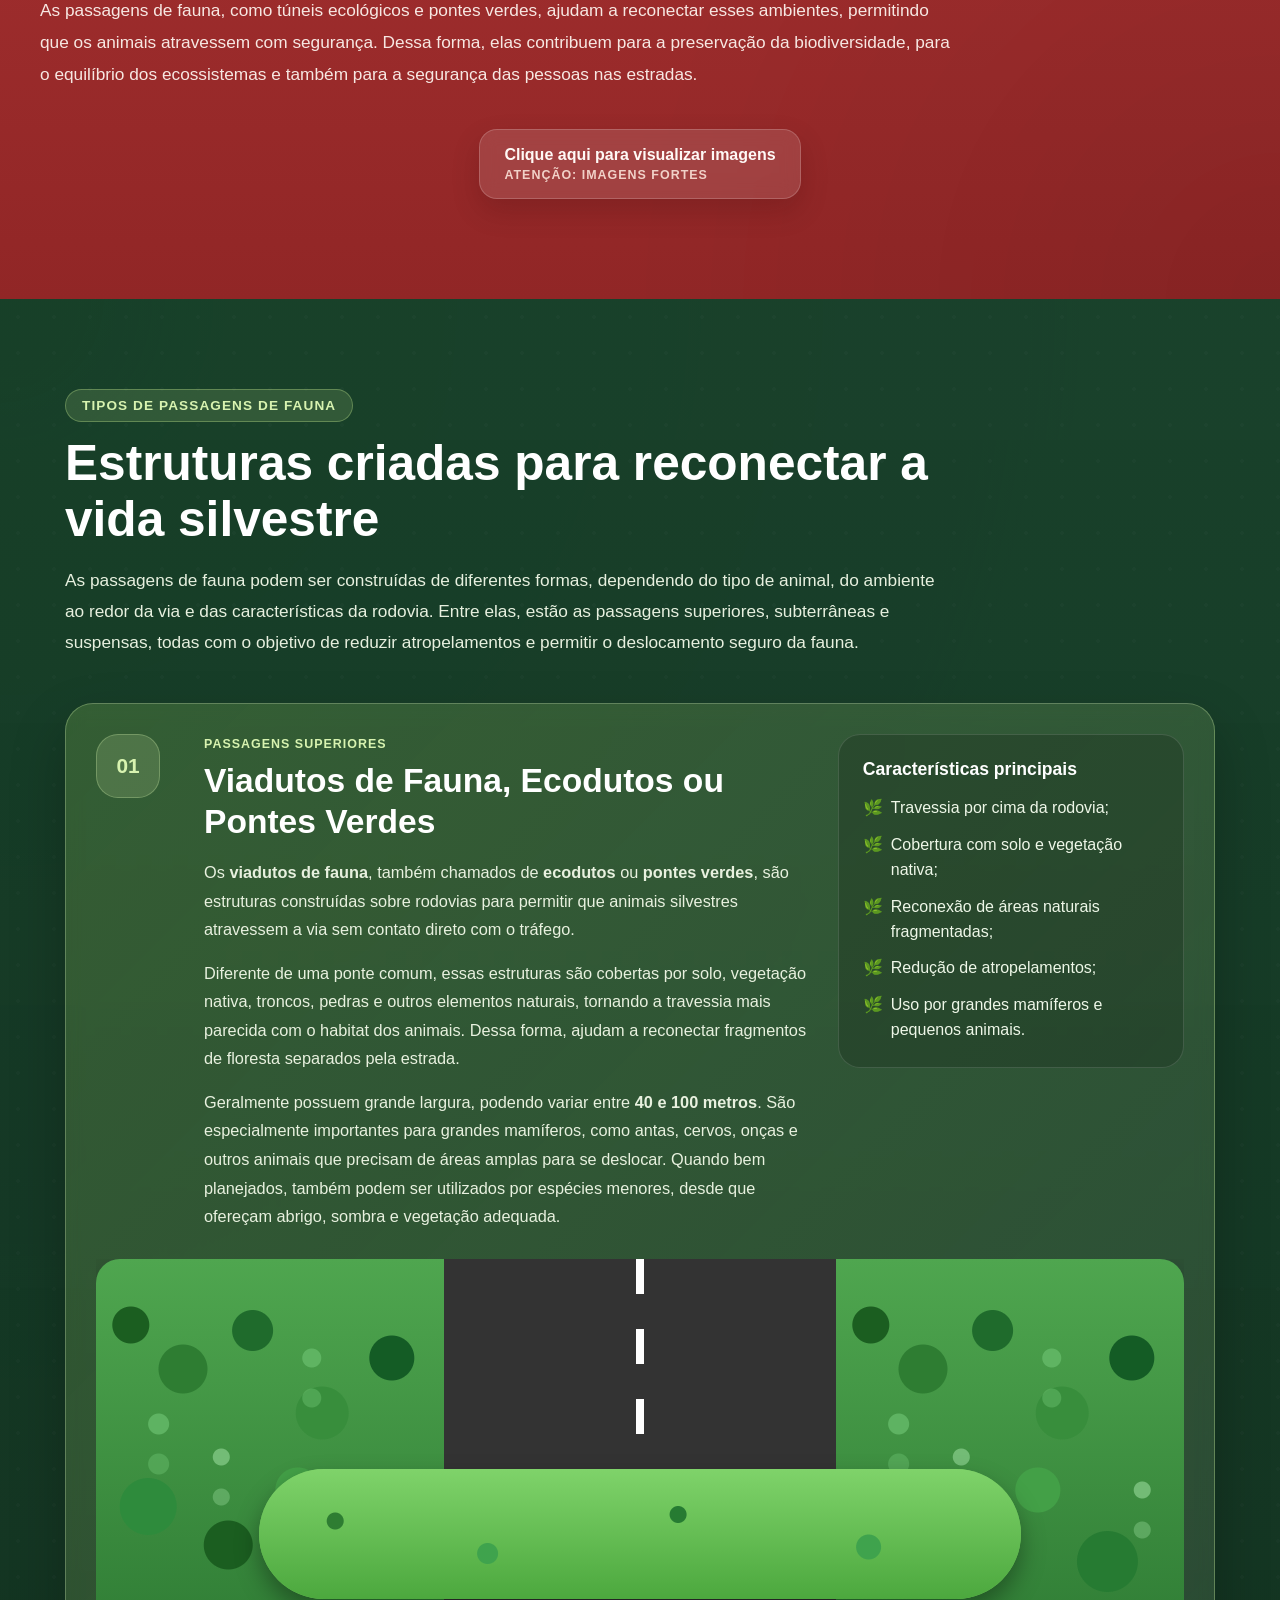
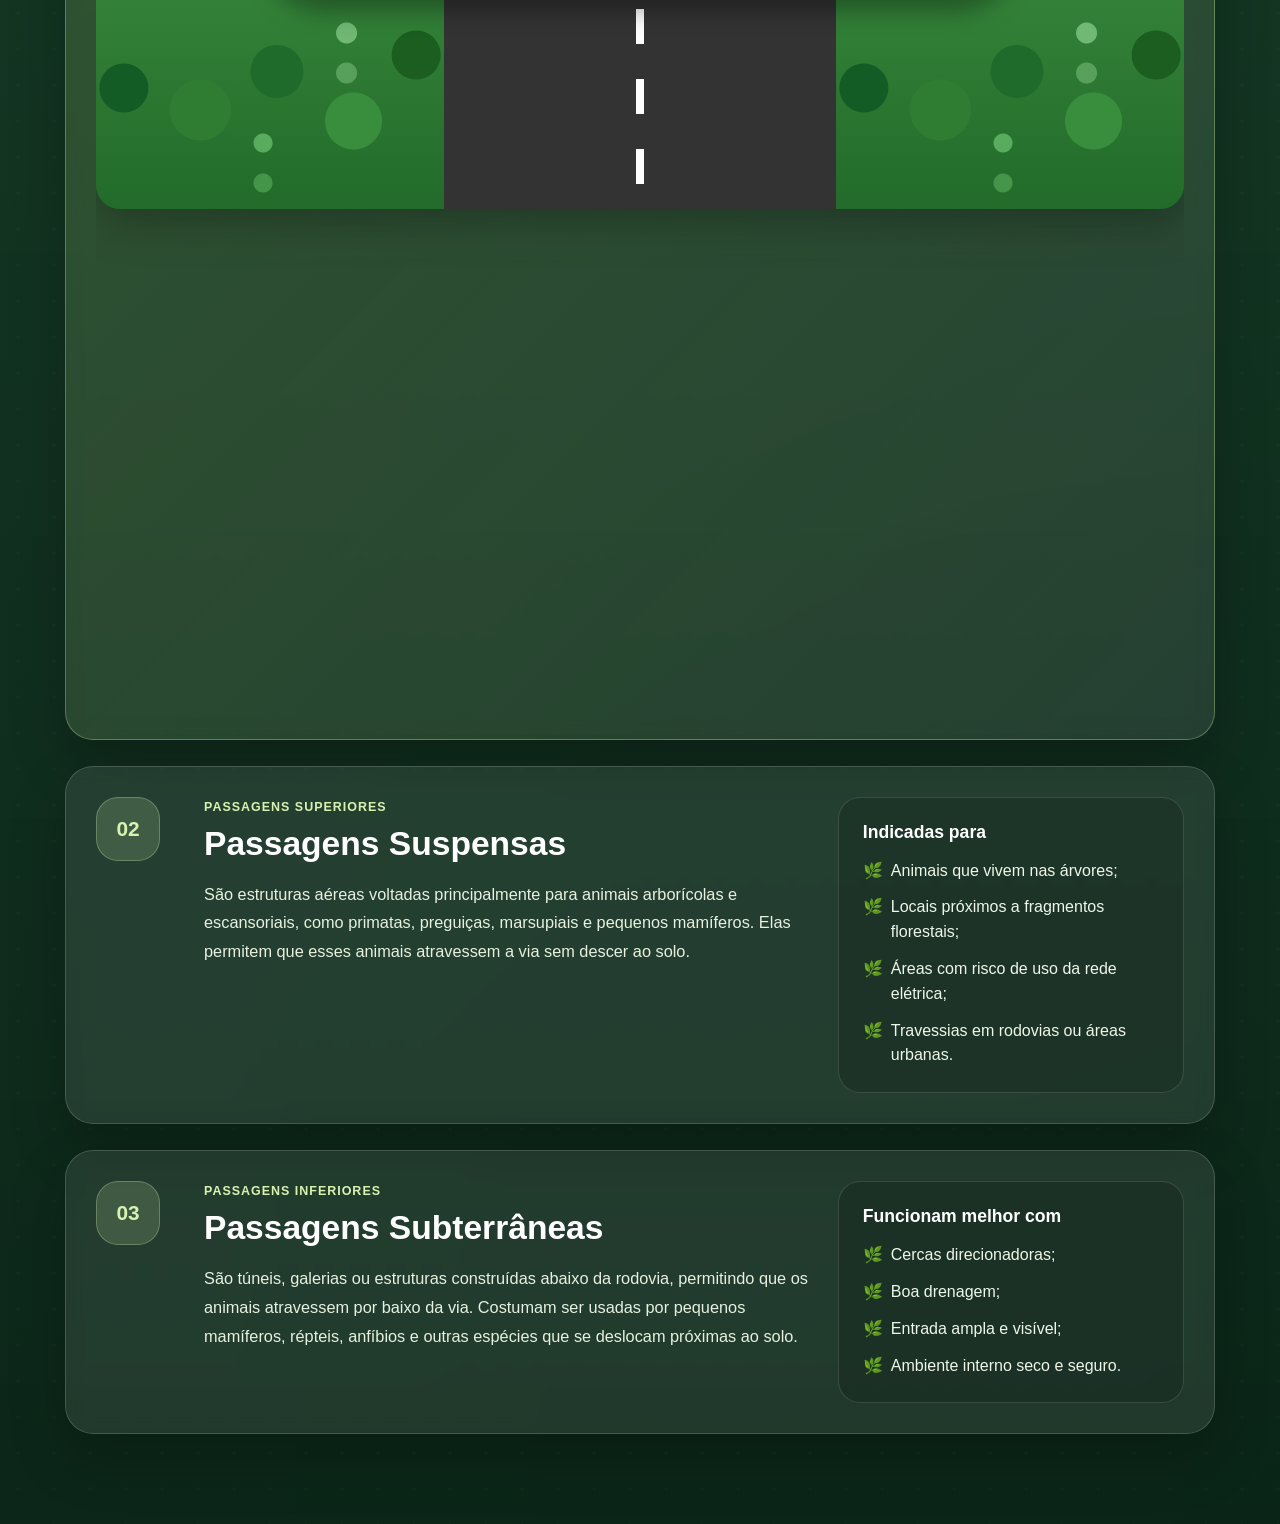
==== commit 283f3ca8: "Reestruturacao geral das pastas" ====
--- a/index.html
+++ b/index.html
@@ -6,7 +6,14 @@
   <meta name="viewport" content="width=device-width, initial-scale=1.0">
   <title>Conheça a Travessia Ambiental | Vamos salvar nossa fauna!</title>
 
-  <link rel="stylesheet" href="Estilos/styleMain.css">
+  <link rel="stylesheet" href="assets/css/base.css">
+  <link rel="stylesheet" href="assets/css/navbar.css">
+  <link rel="stylesheet" href="assets/css/hero.css">
+  <link rel="stylesheet" href="assets/css/contexto-fauna.css">
+  <link rel="stylesheet" href="assets/css/galeria-modal.css">
+  <link rel="stylesheet" href="assets/css/tipos-passagens.css">
+  <link rel="stylesheet" href="assets/css/travessia-cenario.css">
+  <link rel="stylesheet" href="assets/css/responsive.css">
 </head>
 
 <body>
@@ -30,7 +37,7 @@
 
     <section class="hero-video" aria-label="Apresentação da Travessia Ambiental">
       <video autoplay loop muted playsinline preload="auto" id="bg-video">
-        <source src="Src/Videos/TravessiaAmbiental.mp4" type="video/mp4">
+        <source src="assets/videos/TravessiaAmbiental.mp4" type="video/mp4">
         Seu navegador não suporta o elemento de vídeo.
       </video>
 
@@ -141,15 +148,64 @@
       </div>
     </section>
 
-    <section class="travessia-section" id="travessia" aria-labelledby="titulo-travessia">
-      <div class="travessia-texto">
-        <h2 id="titulo-travessia">Como funciona uma passarela verde?</h2>
-
-        <p>
-          As passarelas verdes conectam áreas de floresta separadas por rodovias, permitindo que os animais
-          atravessem com segurança, sem precisar passar pela pista onde circulam os veículos.
-        </p>
-      </div>
+    <section class="tipos-passagens-section" id="tipos-passagens">
+      <div class="tipos-passagens-container">
+
+        <div class="tipos-passagens-header">
+          <span class="section-tag">Tipos de Passagens de Fauna</span>
+
+          <h2>Estruturas criadas para reconectar a vida silvestre</h2>
+
+          <p>
+            As passagens de fauna podem ser construídas de diferentes formas, dependendo do tipo de animal,
+            do ambiente ao redor da via e das características da rodovia. Entre elas, estão as passagens
+            superiores, subterrâneas e suspensas, todas com o objetivo de reduzir atropelamentos e permitir
+            o deslocamento seguro da fauna.
+          </p>
+        </div>
+
+        <!-- TIPO 1 -->
+        <article class="tipo-passagem-card tipo-destaque">
+          <div class="tipo-passagem-numero">01</div>
+
+          <div class="tipo-passagem-conteudo">
+            <span class="tipo-categoria">Passagens Superiores</span>
+
+            <h3>Viadutos de Fauna, Ecodutos ou Pontes Verdes</h3>
+
+            <p>
+              Os <strong>viadutos de fauna</strong>, também chamados de <strong>ecodutos</strong> ou
+              <strong>pontes verdes</strong>, são estruturas construídas sobre rodovias para permitir que
+              animais silvestres atravessem a via sem contato direto com o tráfego.
+            </p>
+
+            <p>
+              Diferente de uma ponte comum, essas estruturas são cobertas por solo, vegetação nativa,
+              troncos, pedras e outros elementos naturais, tornando a travessia mais parecida com o habitat
+              dos animais. Dessa forma, ajudam a reconectar fragmentos de floresta separados pela estrada.
+            </p>
+
+            <p>
+              Geralmente possuem grande largura, podendo variar entre <strong>40 e 100 metros</strong>.
+              São especialmente importantes para grandes mamíferos, como antas, cervos, onças e outros
+              animais que precisam de áreas amplas para se deslocar. Quando bem planejados, também podem
+              ser utilizados por espécies menores, desde que ofereçam abrigo, sombra e vegetação adequada.
+            </p>
+          </div>
+
+          <aside class="tipo-passagem-info">
+            <h4>Características principais</h4>
+
+            <ul>
+              <li>Travessia por cima da rodovia;</li>
+              <li>Cobertura com solo e vegetação nativa;</li>
+              <li>Reconexão de áreas naturais fragmentadas;</li>
+              <li>Redução de atropelamentos;</li>
+              <li>Uso por grandes mamíferos e pequenos animais.</li>
+            </ul>
+          </aside>
+
+          <section class="travessia-section" id="travessia" aria-labelledby="titulo-travessia">
 
       <div class="cenario" aria-label="Animação mostrando animais atravessando uma passarela verde sobre uma rodovia">
 
@@ -176,11 +232,71 @@
 
       </div>
     </section>
+        </article>
+
+        <!-- TIPO 2 -->
+        <article class="tipo-passagem-card">
+          <div class="tipo-passagem-numero">02</div>
+
+          <div class="tipo-passagem-conteudo">
+            <span class="tipo-categoria">Passagens Superiores</span>
+
+            <h3>Passagens Suspensas</h3>
+
+            <p>
+              São estruturas aéreas voltadas principalmente para animais arborícolas e escansoriais,
+              como primatas, preguiças, marsupiais e pequenos mamíferos. Elas permitem que esses animais
+              atravessem a via sem descer ao solo.
+            </p>
+          </div>
+
+          <aside class="tipo-passagem-info">
+            <h4>Indicadas para</h4>
+
+            <ul>
+              <li>Animais que vivem nas árvores;</li>
+              <li>Locais próximos a fragmentos florestais;</li>
+              <li>Áreas com risco de uso da rede elétrica;</li>
+              <li>Travessias em rodovias ou áreas urbanas.</li>
+            </ul>
+          </aside>
+        </article>
+
+        <!-- TIPO 3 -->
+        <article class="tipo-passagem-card">
+          <div class="tipo-passagem-numero">03</div>
+
+          <div class="tipo-passagem-conteudo">
+            <span class="tipo-categoria">Passagens Inferiores</span>
+
+            <h3>Passagens Subterrâneas</h3>
+
+            <p>
+              São túneis, galerias ou estruturas construídas abaixo da rodovia, permitindo que os animais
+              atravessem por baixo da via. Costumam ser usadas por pequenos mamíferos, répteis, anfíbios
+              e outras espécies que se deslocam próximas ao solo.
+            </p>
+          </div>
+
+          <aside class="tipo-passagem-info">
+            <h4>Funcionam melhor com</h4>
+
+            <ul>
+              <li>Cercas direcionadoras;</li>
+              <li>Boa drenagem;</li>
+              <li>Entrada ampla e visível;</li>
+              <li>Ambiente interno seco e seguro.</li>
+            </ul>
+          </aside>
+        </article>
+
+      </div>
+    </section>
 
   </main>
 
-  <script src="Scripts/travessia.js"></script>
-  <script src="Scripts/galeria.js"></script>
+  <script src="assets/js/galeria.js"></script>
+  <script src="assets/js/travessia.js"></script>
 
 </body>
 
--- a/assets/css/base.css
+++ b/assets/css/base.css
@@ -0,0 +1,19 @@
+* {
+    margin: 0;
+    padding: 0;
+    box-sizing: border-box;
+}
+
+body {
+    font-family: Arial, Helvetica, sans-serif;
+    background-color: #f4f7f2;
+    color: #1f2d1f;
+}
+
+a {
+    text-decoration: none;
+}
+
+ul {
+    list-style: none;
+}
--- a/assets/css/navbar.css
+++ b/assets/css/navbar.css
@@ -0,0 +1,47 @@
+.navbar {
+    width: 100%;
+    padding: 20px 8%;
+    background-color: #123d24;
+    display: flex;
+    align-items: center;
+    justify-content: space-between;
+}
+
+.logo {
+    color: #ffffff;
+    font-size: 24px;
+    font-weight: bold;
+}
+
+.logo span {
+    color: #9be26f;
+}
+
+.nav-links {
+    display: flex;
+    align-items: center;
+    gap: 25px;
+}
+
+.nav-links a {
+    color: #ffffff;
+    font-weight: 500;
+    transition: color 0.3s ease;
+}
+
+.nav-links a:hover,
+.nav-links a.active {
+    color: #9be26f;
+}
+
+.btn-contato {
+    background-color: #00d1b2;
+    padding: 8px 16px;
+    border-radius: 5px;
+    transition: background-color 0.3s ease;
+}
+
+.btn-contato:hover {
+    background-color: #00b89c;
+    color: #ffffff !important;
+}
--- a/assets/css/hero.css
+++ b/assets/css/hero.css
@@ -0,0 +1,47 @@
+.hero-video {
+    position: relative;
+    width: 100%;
+    min-height: calc(100vh - 72px);
+    display: flex;
+    align-items: center;
+    justify-content: center;
+    overflow: hidden;
+    padding: 0;
+    background-color: #000000;
+}
+
+#bg-video {
+    position: absolute;
+    inset: 0;
+    width: 100%;
+    height: 100%;
+    object-fit: cover;
+    object-position: center;
+    border-radius: 0;
+    max-width: none;
+    box-shadow: none;
+    z-index: 1;
+}
+
+.hero-content {
+    position: relative;
+    z-index: 3;
+    max-width: 1050px;
+    padding: 0 30px;
+    text-align: center;
+    color: #ffffff;
+}
+
+.hero-content h1 {
+    font-size: 52px;
+    margin-bottom: 30px;
+    color: #ffffff;
+    text-shadow: 0 4px 12px rgba(0, 0, 0, 0.55);
+}
+
+.hero-content p {
+    font-size: 20px;
+    line-height: 1.8;
+    color: #f2f2f2;
+    text-shadow: 0 3px 8px rgba(0, 0, 0, 0.65);
+}
--- a/assets/css/contexto-fauna.css
+++ b/assets/css/contexto-fauna.css
@@ -0,0 +1,153 @@
+.contexto-fauna {
+    position: relative;
+    overflow: hidden;
+    padding: 100px 20px;
+    background:
+        radial-gradient(circle at top left, rgba(255, 255, 255, 0.05), transparent 35%),
+        radial-gradient(circle at bottom right, rgba(0, 0, 0, 0.08), transparent 40%),
+        linear-gradient(180deg, #8f2a2a 0%, #a83232 35%, #912626 100%);
+    color: #fff7f2;
+}
+
+.contexto-fauna::before {
+    content: "";
+    position: absolute;
+    top: 0;
+    left: 0;
+    width: 100%;
+    height: 130px;
+    background:
+        radial-gradient(circle at 6% 0, #6e1717 0 42px, transparent 43px),
+        radial-gradient(circle at 16% 0, #7a1d1d 0 58px, transparent 59px),
+        radial-gradient(circle at 29% 0, #6e1717 0 38px, transparent 39px),
+        radial-gradient(circle at 41% 0, #7f2020 0 64px, transparent 65px),
+        radial-gradient(circle at 56% 0, #6e1717 0 44px, transparent 45px),
+        radial-gradient(circle at 69% 0, #7a1d1d 0 56px, transparent 57px),
+        radial-gradient(circle at 82% 0, #6e1717 0 40px, transparent 41px),
+        radial-gradient(circle at 93% 0, #7f2020 0 52px, transparent 53px),
+        linear-gradient(180deg, #7b1d1d 0%, #761919 100%);
+    opacity: 0.28;
+    pointer-events: none;
+    z-index: 0;
+}
+
+.contexto-fauna::after {
+    content: "";
+    position: absolute;
+    top: 58px;
+    left: 0;
+    width: 100%;
+    height: 180px;
+    background:
+        radial-gradient(ellipse at top, rgba(92, 13, 13, 0.22) 0 18px, transparent 19px) 8% 0 / 60px 150px no-repeat,
+        radial-gradient(ellipse at top, rgba(92, 13, 13, 0.18) 0 14px, transparent 15px) 19% 12px / 44px 120px no-repeat,
+        radial-gradient(ellipse at top, rgba(92, 13, 13, 0.22) 0 20px, transparent 21px) 36% 0 / 56px 170px no-repeat,
+        radial-gradient(ellipse at top, rgba(92, 13, 13, 0.16) 0 12px, transparent 13px) 50% 18px / 40px 105px no-repeat,
+        radial-gradient(ellipse at top, rgba(92, 13, 13, 0.20) 0 18px, transparent 19px) 67% 4px / 52px 145px no-repeat,
+        radial-gradient(ellipse at top, rgba(92, 13, 13, 0.17) 0 13px, transparent 14px) 81% 14px / 42px 110px no-repeat,
+        radial-gradient(ellipse at top, rgba(92, 13, 13, 0.22) 0 17px, transparent 18px) 92% 0 / 50px 135px no-repeat;
+    opacity: 0.45;
+    pointer-events: none;
+    z-index: 0;
+}
+
+.contexto-fauna .container {
+    position: relative;
+    z-index: 1;
+    max-width: 1200px;
+    margin: 0 auto;
+}
+
+.contexto-fauna .section-tag {
+    display: inline-block;
+    margin-bottom: 18px;
+    padding: 8px 16px;
+    border-radius: 999px;
+    background: rgba(255, 245, 240, 0.12);
+    border: 1px solid rgba(255, 255, 255, 0.16);
+    color: #ffe4d8;
+    font-size: 0.85rem;
+    font-weight: 600;
+    letter-spacing: 0.08em;
+    text-transform: uppercase;
+    backdrop-filter: blur(6px);
+}
+
+.contexto-fauna h2 {
+    margin: 0 0 22px;
+    font-size: clamp(2rem, 4vw, 3.2rem);
+    line-height: 1.15;
+    font-weight: 800;
+    color: #fff9f6;
+    max-width: 800px;
+    text-shadow: 0 2px 10px rgba(0, 0, 0, 0.15);
+}
+
+.contexto-fauna .container > p {
+    font-size: 1.08rem;
+    line-height: 1.85;
+    color: rgba(255, 247, 242, 0.92);
+    max-width: 920px;
+    margin: 0 0 24px;
+}
+
+.contexto-grid {
+    display: grid;
+    grid-template-columns: repeat(3, minmax(220px, 1fr));
+    gap: 22px;
+    margin: 40px 0;
+}
+
+.contexto-card {
+    position: relative;
+    padding: 28px 24px;
+    border-radius: 24px;
+    background: rgba(255, 247, 242, 0.08);
+    border: 1px solid rgba(255, 255, 255, 0.12);
+    box-shadow: 0 12px 30px rgba(54, 8, 8, 0.16);
+    backdrop-filter: blur(8px);
+    transition: transform 0.25s ease, box-shadow 0.25s ease, background 0.25s ease;
+}
+
+.contexto-card::before {
+    content: "";
+    position: absolute;
+    inset: 0;
+    border-radius: 24px;
+    background: linear-gradient(180deg,
+            rgba(255, 255, 255, 0.08) 0%,
+            rgba(255, 255, 255, 0.02) 100%);
+    pointer-events: none;
+}
+
+.contexto-card:hover {
+    transform: translateY(-6px);
+    box-shadow: 0 18px 36px rgba(54, 8, 8, 0.22);
+    background: rgba(255, 247, 242, 0.11);
+}
+
+.contexto-card h3 {
+    margin: 0 0 12px;
+    font-size: clamp(1.8rem, 3vw, 2.5rem);
+    font-weight: 800;
+    color: #fff6f0;
+}
+
+.contexto-card p {
+    margin: 0;
+    font-size: 1rem;
+    line-height: 1.7;
+    color: rgba(255, 244, 239, 0.9);
+}
+
+.contexto-fauna a {
+    color: #ffe3d3;
+    text-decoration: underline;
+    text-decoration-color: rgba(255, 227, 211, 0.5);
+    transition: color 0.2s ease, text-decoration-color 0.2s ease;
+}
+
+.contexto-fauna a:hover {
+    color: #ffffff;
+    text-decoration-color: rgba(255, 255, 255, 0.9);
+}
--- a/assets/css/galeria-modal.css
+++ b/assets/css/galeria-modal.css
@@ -0,0 +1,166 @@
+.galeria-alerta {
+    margin-top: 38px;
+    display: flex;
+    justify-content: center;
+    align-items: center;
+}
+
+.btn-galeria-alerta {
+    display: inline-flex;
+    flex-direction: column;
+    align-items: flex-start;
+    gap: 4px;
+    padding: 16px 24px;
+    border: 0;
+    border-radius: 18px;
+    background: rgba(255, 247, 242, 0.12);
+    color: #fff9f6;
+    font-size: 1rem;
+    font-weight: 800;
+    cursor: pointer;
+    border: 1px solid rgba(255, 255, 255, 0.18);
+    box-shadow: 0 12px 28px rgba(54, 8, 8, 0.2);
+    backdrop-filter: blur(8px);
+    transition: transform 0.2s ease, background 0.2s ease, box-shadow 0.2s ease;
+}
+
+.btn-galeria-alerta span {
+    font-size: 0.78rem;
+    font-weight: 700;
+    letter-spacing: 0.08em;
+    text-transform: uppercase;
+    color: rgba(255, 235, 225, 0.85);
+}
+
+.btn-galeria-alerta:hover {
+    transform: translateY(-3px);
+    background: rgba(255, 247, 242, 0.18);
+    box-shadow: 0 16px 34px rgba(54, 8, 8, 0.28);
+}
+
+.modal-galeria {
+    position: fixed;
+    inset: 0;
+    z-index: 9999;
+    display: none;
+    align-items: center;
+    justify-content: center;
+    padding: 24px;
+}
+
+.modal-galeria.ativo {
+    display: flex;
+}
+
+.modal-galeria-overlay {
+    position: absolute;
+    inset: 0;
+    background: rgba(15, 7, 7, 0.78);
+    backdrop-filter: blur(6px);
+}
+
+.modal-galeria-content {
+    position: relative;
+    z-index: 1;
+    width: min(960px, 100%);
+    max-height: 90vh;
+    padding: 22px;
+    border-radius: 28px;
+    background:
+        radial-gradient(circle at top left, rgba(255, 255, 255, 0.08), transparent 35%),
+        linear-gradient(180deg, #7d1f1f 0%, #3f1111 100%);
+    border: 1px solid rgba(255, 255, 255, 0.16);
+    box-shadow: 0 30px 80px rgba(0, 0, 0, 0.45);
+    color: #fff7f2;
+}
+
+.modal-fechar {
+    position: absolute;
+    top: 14px;
+    right: 16px;
+    width: 42px;
+    height: 42px;
+    border: 0;
+    border-radius: 50%;
+    background: rgba(255, 247, 242, 0.12);
+    color: #fff;
+    font-size: 2rem;
+    line-height: 1;
+    cursor: pointer;
+    transition: background 0.2s ease, transform 0.2s ease;
+}
+
+.modal-fechar:hover {
+    background: rgba(255, 247, 242, 0.22);
+    transform: scale(1.05);
+}
+
+.modal-aviso {
+    margin: 4px 54px 18px 0;
+    padding: 12px 16px;
+    border-radius: 16px;
+    background: rgba(255, 247, 242, 0.1);
+    border: 1px solid rgba(255, 255, 255, 0.14);
+    font-size: 0.95rem;
+    color: rgba(255, 247, 242, 0.92);
+}
+
+.modal-imagem-area {
+    position: relative;
+    display: flex;
+    align-items: center;
+    justify-content: center;
+}
+
+.modal-imagem-area img {
+    width: 100%;
+    max-height: 68vh;
+    object-fit: contain;
+    border-radius: 20px;
+    background: rgba(0, 0, 0, 0.22);
+    box-shadow: 0 18px 40px rgba(0, 0, 0, 0.35);
+}
+
+.modal-nav {
+    position: absolute;
+    top: 50%;
+    transform: translateY(-50%);
+    width: 48px;
+    height: 58px;
+    border: 0;
+    border-radius: 18px;
+    background: rgba(255, 247, 242, 0.16);
+    color: #fff;
+    font-size: 3rem;
+    line-height: 1;
+    cursor: pointer;
+    z-index: 2;
+    transition: background 0.2s ease, transform 0.2s ease;
+}
+
+.modal-nav:hover {
+    background: rgba(255, 247, 242, 0.28);
+}
+
+.modal-prev {
+    left: 14px;
+}
+
+.modal-next {
+    right: 14px;
+}
+
+.modal-legenda {
+    margin-top: 14px;
+    text-align: center;
+}
+
+.modal-legenda p {
+    margin: 0;
+    color: rgba(255, 247, 242, 0.85);
+    font-size: 0.95rem;
+}
+
+body.modal-aberto {
+    overflow: hidden;
+}
--- a/assets/css/tipos-passagens.css
+++ b/assets/css/tipos-passagens.css
@@ -0,0 +1,203 @@
+.tipos-passagens-section {
+  position: relative;
+  padding: 90px 20px;
+  background:
+    linear-gradient(rgba(12, 54, 31, 0.94), rgba(7, 34, 20, 0.98)),
+    radial-gradient(circle at top left, rgba(132, 190, 95, 0.35), transparent 35%),
+    radial-gradient(circle at bottom right, rgba(40, 120, 70, 0.35), transparent 40%);
+  color: #f4f8ef;
+  overflow: hidden;
+}
+
+.tipos-passagens-section::before {
+  content: "";
+  position: absolute;
+  inset: 0;
+  background-image:
+    radial-gradient(circle, rgba(255, 255, 255, 0.08) 2px, transparent 2px);
+  background-size: 36px 36px;
+  opacity: 0.22;
+  pointer-events: none;
+}
+
+.tipos-passagens-container {
+  position: relative;
+  z-index: 1;
+  max-width: 1150px;
+  margin: 0 auto;
+}
+
+.tipos-passagens-header {
+  max-width: 880px;
+  margin-bottom: 45px;
+}
+
+.section-tag {
+  display: inline-block;
+  margin-bottom: 14px;
+  padding: 8px 16px;
+  border-radius: 999px;
+  background: rgba(186, 224, 139, 0.16);
+  border: 1px solid rgba(186, 224, 139, 0.35);
+  color: #d8f3b0;
+  font-size: 0.85rem;
+  font-weight: 700;
+  letter-spacing: 0.08em;
+  text-transform: uppercase;
+}
+
+.tipos-passagens-header h2 {
+  margin: 0 0 18px;
+  font-size: clamp(2rem, 4vw, 3.1rem);
+  line-height: 1.12;
+  color: #ffffff;
+}
+
+.tipos-passagens-header p {
+  margin: 0;
+  color: #e7f0df;
+  font-size: 1.08rem;
+  line-height: 1.8;
+}
+
+.tipo-passagem-card {
+  position: relative;
+  display: grid;
+  grid-template-columns: 80px 1.4fr 0.8fr;
+  gap: 28px;
+  align-items: start;
+  margin-bottom: 26px;
+  padding: 30px;
+  border-radius: 28px;
+  background: rgba(255, 255, 255, 0.09);
+  border: 1px solid rgba(255, 255, 255, 0.16);
+  box-shadow: 0 24px 55px rgba(0, 0, 0, 0.23);
+  backdrop-filter: blur(8px);
+}
+
+.tipo-passagem-card:last-child {
+  margin-bottom: 0;
+}
+
+.tipo-destaque {
+  background:
+    linear-gradient(135deg, rgba(148, 201, 93, 0.24), rgba(255, 255, 255, 0.09));
+  border-color: rgba(216, 243, 176, 0.3);
+}
+
+.tipo-passagem-numero {
+  width: 64px;
+  height: 64px;
+  display: grid;
+  place-items: center;
+  border-radius: 22px;
+  background: rgba(216, 243, 176, 0.16);
+  border: 1px solid rgba(216, 243, 176, 0.28);
+  color: #d8f3b0;
+  font-size: 1.3rem;
+  font-weight: 800;
+}
+
+.tipo-categoria {
+  display: inline-block;
+  margin-bottom: 10px;
+  color: #d8f3b0;
+  font-size: 0.78rem;
+  font-weight: 800;
+  letter-spacing: 0.08em;
+  text-transform: uppercase;
+}
+
+.tipo-passagem-conteudo h3 {
+  margin: 0 0 16px;
+  color: #ffffff;
+  font-size: clamp(1.45rem, 3vw, 2.1rem);
+  line-height: 1.2;
+}
+
+.tipo-passagem-conteudo p {
+  margin: 0 0 15px;
+  color: #e8f1df;
+  font-size: 1.02rem;
+  line-height: 1.75;
+}
+
+.tipo-passagem-conteudo p:last-child {
+  margin-bottom: 0;
+}
+
+.tipo-passagem-info {
+  padding: 24px;
+  border-radius: 22px;
+  background: rgba(0, 0, 0, 0.16);
+  border: 1px solid rgba(255, 255, 255, 0.13);
+}
+
+.tipo-passagem-info h4 {
+  margin: 0 0 16px;
+  color: #ffffff;
+  font-size: 1.1rem;
+}
+
+.tipo-passagem-info ul {
+  list-style: none;
+  padding: 0;
+  margin: 0;
+}
+
+.tipo-passagem-info li {
+  position: relative;
+  padding-left: 28px;
+  margin-bottom: 12px;
+  color: #eef7e8;
+  line-height: 1.55;
+}
+
+.tipo-passagem-info li::before {
+  content: "🌿";
+  position: absolute;
+  left: 0;
+  top: 0;
+}
+
+.tipo-passagem-info li:last-child {
+  margin-bottom: 0;
+}
+
+.tipo-passagem-card.tipo-destaque {
+  padding-bottom: 0;
+}
+
+/* Responsivo */
+@media (max-width: 950px) {
+  .tipo-passagem-card {
+    grid-template-columns: 70px 1fr;
+  }
+
+  .tipo-passagem-info {
+    grid-column: 2;
+  }
+}
+
+@media (max-width: 700px) {
+  .tipos-passagens-section {
+    padding: 70px 18px;
+  }
+
+  .tipo-passagem-card {
+    grid-template-columns: 1fr;
+    gap: 18px;
+    padding: 24px;
+    border-radius: 24px;
+  }
+
+  .tipo-passagem-info {
+    grid-column: auto;
+  }
+
+  .tipo-passagem-numero {
+    width: 56px;
+    height: 56px;
+    border-radius: 18px;
+  }
+}
--- a/assets/css/travessia-cenario.css
+++ b/assets/css/travessia-cenario.css
@@ -0,0 +1,306 @@
+.travessia-section {
+    min-height: 120vh;
+    padding: 80px 5%;
+    background: linear-gradient(#dff5d7, #8ecf7b);
+    overflow: hidden;
+    grid-column: 1 / -1;
+}
+
+.travessia-texto {
+    max-width: 850px;
+    margin: 0 auto 60px;
+    text-align: center;
+}
+
+.travessia-texto h2 {
+    font-size: 36px;
+    color: #174421;
+    margin-bottom: 20px;
+}
+
+.travessia-texto p {
+    font-size: 18px;
+    line-height: 1.6;
+}
+
+.cenario {
+    position: relative;
+    width: 100%;
+    max-width: 1100px;
+    height: 550px;
+    margin: 0 auto;
+    border-radius: 24px;
+    overflow: hidden;
+    background: linear-gradient(#a8df8e, #3d8b3d);
+    box-shadow: 0 15px 40px rgba(0, 0, 0, 0.25);
+    background: transparent !important;
+}
+
+.floresta {
+    position: absolute;
+    top: 0;
+    width: 32%;
+    height: 100%;
+    background:
+        radial-gradient(circle at 10% 12%, #1b5e20 0 18px, transparent 19px),
+        radial-gradient(circle at 25% 20%, #2e7d32 0 24px, transparent 25px),
+        radial-gradient(circle at 45% 13%, #1f6b2c 0 20px, transparent 21px),
+        radial-gradient(circle at 65% 28%, #388e3c 0 26px, transparent 27px),
+        radial-gradient(circle at 85% 18%, #145c25 0 22px, transparent 23px),
+        radial-gradient(circle at 15% 45%, #2e8b3c 0 28px, transparent 29px),
+        radial-gradient(circle at 38% 52%, #1b5e20 0 24px, transparent 25px),
+        radial-gradient(circle at 58% 42%, #43a047 0 22px, transparent 23px),
+        radial-gradient(circle at 78% 55%, #267b32 0 30px, transparent 31px),
+        radial-gradient(circle at 8% 78%, #145c25 0 24px, transparent 25px),
+        radial-gradient(circle at 30% 82%, #2e7d32 0 30px, transparent 31px),
+        radial-gradient(circle at 52% 75%, #1f6b2c 0 26px, transparent 27px),
+        radial-gradient(circle at 74% 84%, #388e3c 0 28px, transparent 29px),
+        radial-gradient(circle at 92% 72%, #1b5e20 0 24px, transparent 25px),
+        linear-gradient(#4fa64f, #226b2a);
+    z-index: 1;
+}
+
+.floresta::before,
+.floresta::after {
+    content: "";
+    position: absolute;
+    inset: 0;
+    background:
+        radial-gradient(circle at 18% 30%, #66bb6a 0 10px, transparent 11px),
+        radial-gradient(circle at 36% 36%, #81c784 0 8px, transparent 9px),
+        radial-gradient(circle at 62% 18%, #66bb6a 0 9px, transparent 10px),
+        radial-gradient(circle at 72% 68%, #81c784 0 10px, transparent 11px),
+        radial-gradient(circle at 48% 88%, #66bb6a 0 9px, transparent 10px),
+        radial-gradient(circle at 88% 42%, #81c784 0 8px, transparent 9px);
+    opacity: 0.8;
+}
+
+.floresta::after {
+    transform: translateY(40px);
+    opacity: 0.5;
+}
+
+.floresta-esquerda {
+    left: 0;
+}
+
+.floresta-direita {
+    right: 0;
+}
+
+.rodovia {
+    position: absolute;
+    top: 0;
+    left: 32%;
+    width: 36%;
+    height: 100%;
+    background-color: #333333;
+    z-index: 2;
+}
+
+.faixa {
+    position: absolute;
+    top: 0;
+    left: 50%;
+    width: 8px;
+    height: 100%;
+    transform: translateX(-50%);
+    background: repeating-linear-gradient(to bottom,
+            #ffffff 0,
+            #ffffff 35px,
+            transparent 35px,
+            transparent 70px);
+}
+
+.carro {
+    position: absolute;
+    top: -120px;
+    width: 55px;
+    height: 90px;
+    border-radius: 12px;
+    background-color: #d93636;
+    z-index: 3;
+}
+
+.carro::before {
+    content: "";
+    position: absolute;
+    top: 12px;
+    left: 10px;
+    width: 35px;
+    height: 20px;
+    border-radius: 5px;
+    background-color: #bde8ff;
+}
+
+.carro-1 {
+    background-color: #d93636;
+}
+
+.carro-2 {
+    background-color: #2c71d8;
+}
+
+.carro-3 {
+    background-color: #f2c230;
+}
+
+.passarela {
+    position: absolute;
+    top: 210px;
+    left: 15%;
+    width: 70%;
+    height: 130px;
+    border-radius: 70px;
+    background-color: #6cbf57;
+    box-shadow: 0 12px 25px rgba(0, 0, 0, 0.35);
+    overflow: hidden;
+    z-index: 5;
+}
+
+.grama {
+    position: absolute;
+    inset: 0;
+    background:
+        radial-gradient(circle at 10% 40%, #2e7d32 0 8px, transparent 9px),
+        radial-gradient(circle at 30% 65%, #3fa34d 0 10px, transparent 11px),
+        radial-gradient(circle at 55% 35%, #267b32 0 8px, transparent 9px),
+        radial-gradient(circle at 80% 60%, #3fa34d 0 12px, transparent 13px),
+        linear-gradient(#7fd36a, #4ca83e);
+}
+
+.animal {
+    position: absolute;
+    font-size: 62px;
+    opacity: 0;
+    z-index: 8;
+    pointer-events: none;
+}
+
+.animal-esquerda {
+    left: -110px;
+    animation-name: animalDaEsquerda;
+    animation-timing-function: ease-in-out;
+    animation-iteration-count: infinite;
+}
+
+.animal-direita {
+    right: -110px;
+    animation-name: animalDaDireita;
+    animation-timing-function: ease-in-out;
+    animation-iteration-count: infinite;
+}
+
+.animal-1 {
+    top: 8px;
+    animation-duration: 15s;
+    animation-delay: 0s;
+}
+
+.animal-2 {
+    top: 50px;
+    animation-duration: 17s;
+    animation-delay: 3s;
+}
+
+.animal-3 {
+    top: 28px;
+    animation-duration: 16s;
+    animation-delay: 6s;
+}
+
+.animal-4 {
+    top: 4px;
+    animation-duration: 18s;
+    animation-delay: 9s;
+}
+
+.animal-5 {
+    top: 60px;
+    animation-duration: 19s;
+    animation-delay: 12s;
+}
+
+.travessia-dentro-card {
+  grid-column: 1 / -1;
+  margin-top: 20px;
+  padding: 32px;
+  border-radius: 24px;
+  background: rgba(0, 0, 0, 0.18);
+  border: 1px solid rgba(255, 255, 255, 0.14);
+  box-shadow: inset 0 0 40px rgba(0, 0, 0, 0.16);
+}
+
+.travessia-dentro-card .travessia-texto {
+  max-width: 780px;
+  margin-bottom: 26px;
+}
+
+.travessia-dentro-card .travessia-texto h2 {
+  margin: 0 0 12px;
+  color: #ffffff;
+  font-size: clamp(1.5rem, 3vw, 2.2rem);
+}
+
+.travessia-dentro-card .travessia-texto p {
+  margin: 0;
+  color: #e8f1df;
+  line-height: 1.7;
+}
+
+.travessia-dentro-card .cenario {
+  margin-top: 20px;
+}
+
+.travessia-section,
+.travessia-dentro-card {
+  background: transparent !important;
+  box-shadow: none !important;
+  border: none !important;
+}
+
+.travessia-section {
+  padding: 0 !important;
+}
+
+
+
+@keyframes animalDaEsquerda {
+    0% {
+        transform: translateX(0);
+        opacity: 0;
+    }
+
+    8% {
+        opacity: 1;
+    }
+
+    88% {
+        opacity: 1;
+    }
+
+    100% {
+        transform: translateX(calc(100vw + 240px));
+        opacity: 0;
+    }
+}
+
+@keyframes animalDaDireita {
+    0% {
+        transform: translateX(0) scaleX(-1);
+        opacity: 0;
+    }
+
+    8% {
+        opacity: 1;
+    }
+
+    88% {
+        opacity: 1;
+    }
+
+    100% {
+        transform: translateX(calc(-100vw - 240px)) scaleX(-1);
+        opacity: 0;
+    }
+}
--- a/assets/css/responsive.css
+++ b/assets/css/responsive.css
@@ -0,0 +1,140 @@
+@media (max-width: 992px) {
+    .contexto-fauna {
+        padding: 80px 20px;
+    }
+
+    .contexto-grid {
+        grid-template-columns: 1fr;
+    }
+
+    .contexto-fauna h2 {
+        max-width: 100%;
+    }
+
+    .contexto-fauna .container > p {
+        max-width: 100%;
+    }
+}
+
+@media (max-width: 768px) {
+    .navbar {
+        flex-direction: column;
+        gap: 20px;
+        padding: 18px 6%;
+    }
+
+    .nav-links {
+        flex-wrap: wrap;
+        justify-content: center;
+        gap: 16px;
+    }
+
+    .hero-video {
+        min-height: calc(100vh - 110px);
+    }
+
+    .hero-content {
+        padding: 0 24px;
+    }
+
+    .hero-content h1 {
+        font-size: 34px;
+    }
+
+    .hero-content p {
+        font-size: 16px;
+        line-height: 1.6;
+    }
+
+    .contexto-fauna::before {
+        height: 95px;
+        opacity: 0.22;
+    }
+
+    .contexto-fauna::after {
+        top: 45px;
+        height: 120px;
+        opacity: 0.32;
+    }
+
+    .contexto-fauna {
+        padding: 70px 16px;
+    }
+
+    .contexto-card {
+        padding: 22px 18px;
+        border-radius: 20px;
+    }
+
+    .btn-galeria-alerta {
+        width: 100%;
+        align-items: center;
+        text-align: center;
+    }
+
+    .modal-galeria {
+        padding: 14px;
+    }
+
+    .modal-galeria-content {
+        padding: 18px;
+        border-radius: 22px;
+    }
+
+    .modal-aviso {
+        margin-right: 48px;
+        font-size: 0.88rem;
+    }
+
+    .modal-nav {
+        width: 40px;
+        height: 50px;
+        font-size: 2.4rem;
+    }
+
+    .modal-prev {
+        left: 8px;
+    }
+
+    .modal-next {
+        right: 8px;
+    }
+
+    .modal-imagem-area img {
+        max-height: 62vh;
+        border-radius: 16px;
+    }
+
+    .travessia-section {
+        padding: 60px 6%;
+    }
+
+    .travessia-texto h2 {
+        font-size: 28px;
+    }
+
+    .travessia-texto p {
+        font-size: 16px;
+    }
+
+    .cenario {
+        height: 430px;
+    }
+
+    .passarela {
+        top: 170px;
+        height: 110px;
+    }
+
+    .animal {
+        font-size: 46px;
+    }
+
+    .animal-esquerda {
+        left: -90px;
+    }
+
+    .animal-direita {
+        right: -90px;
+    }
+}
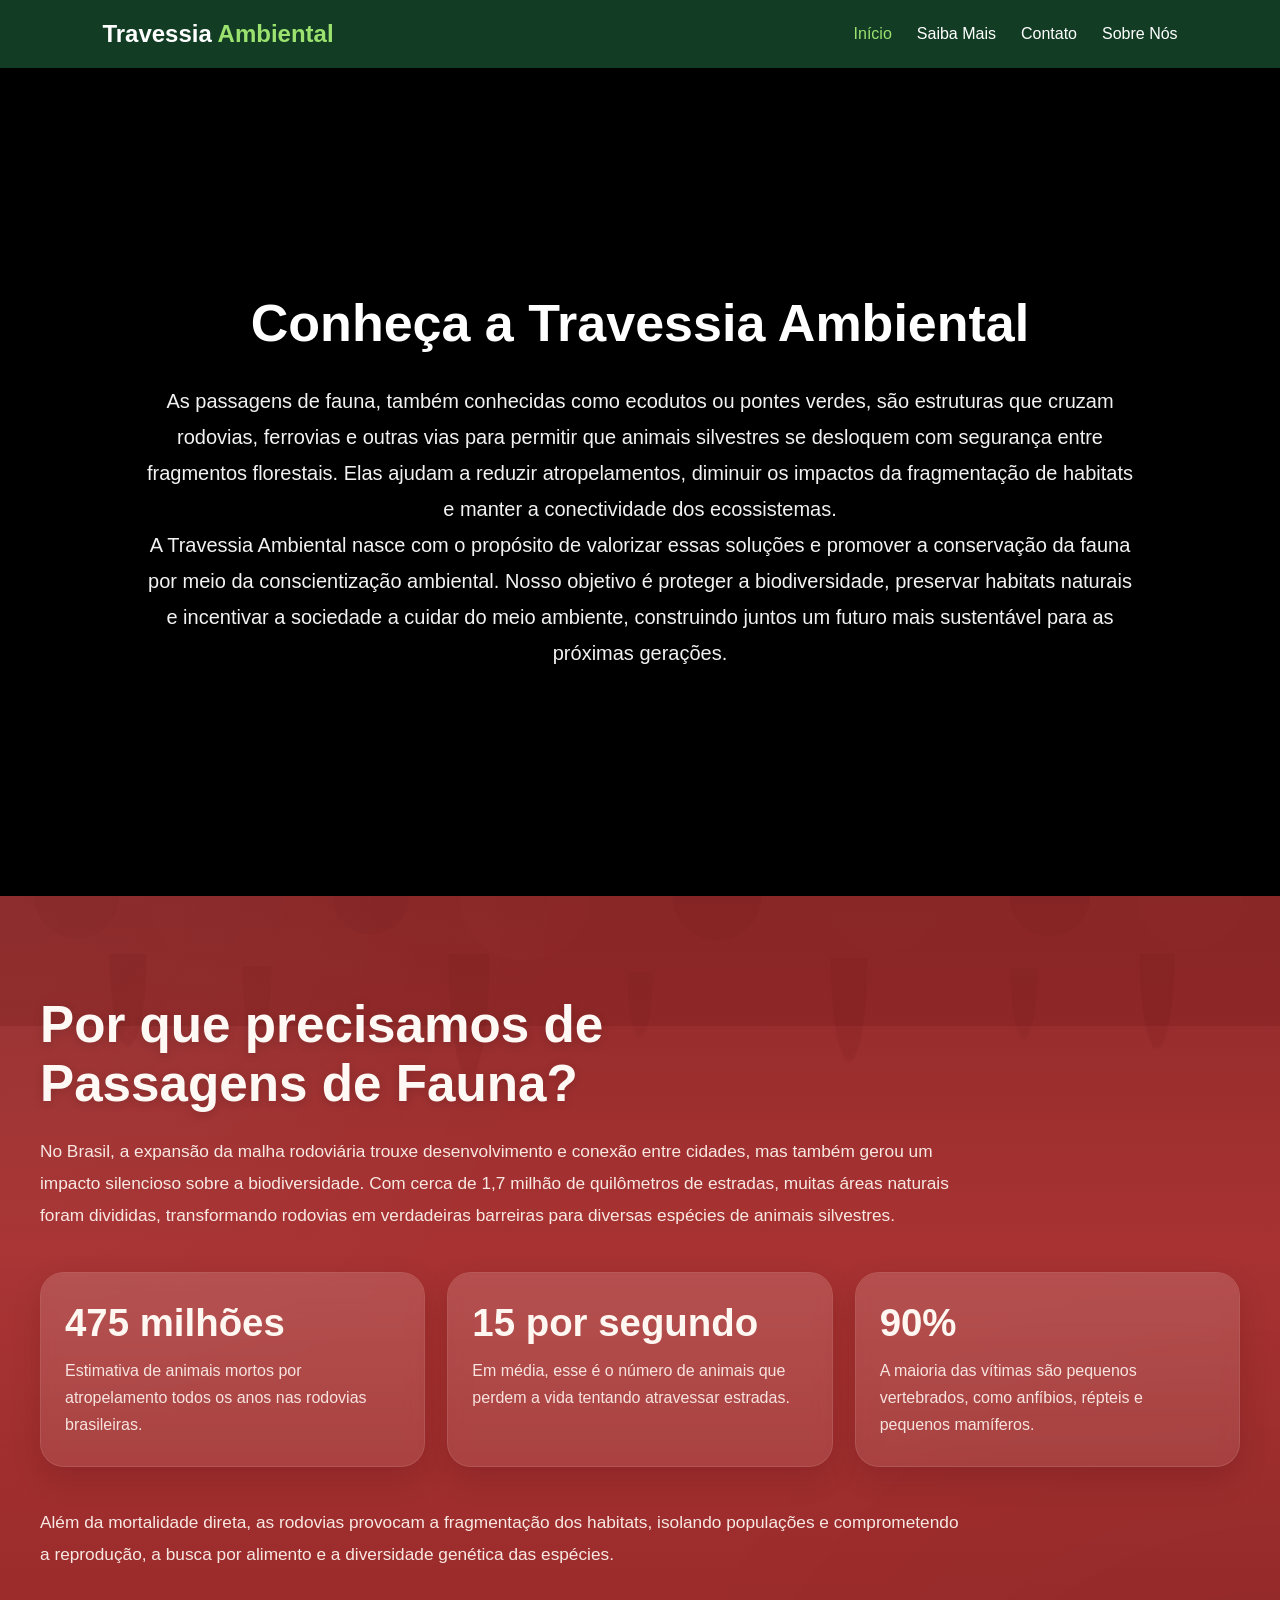
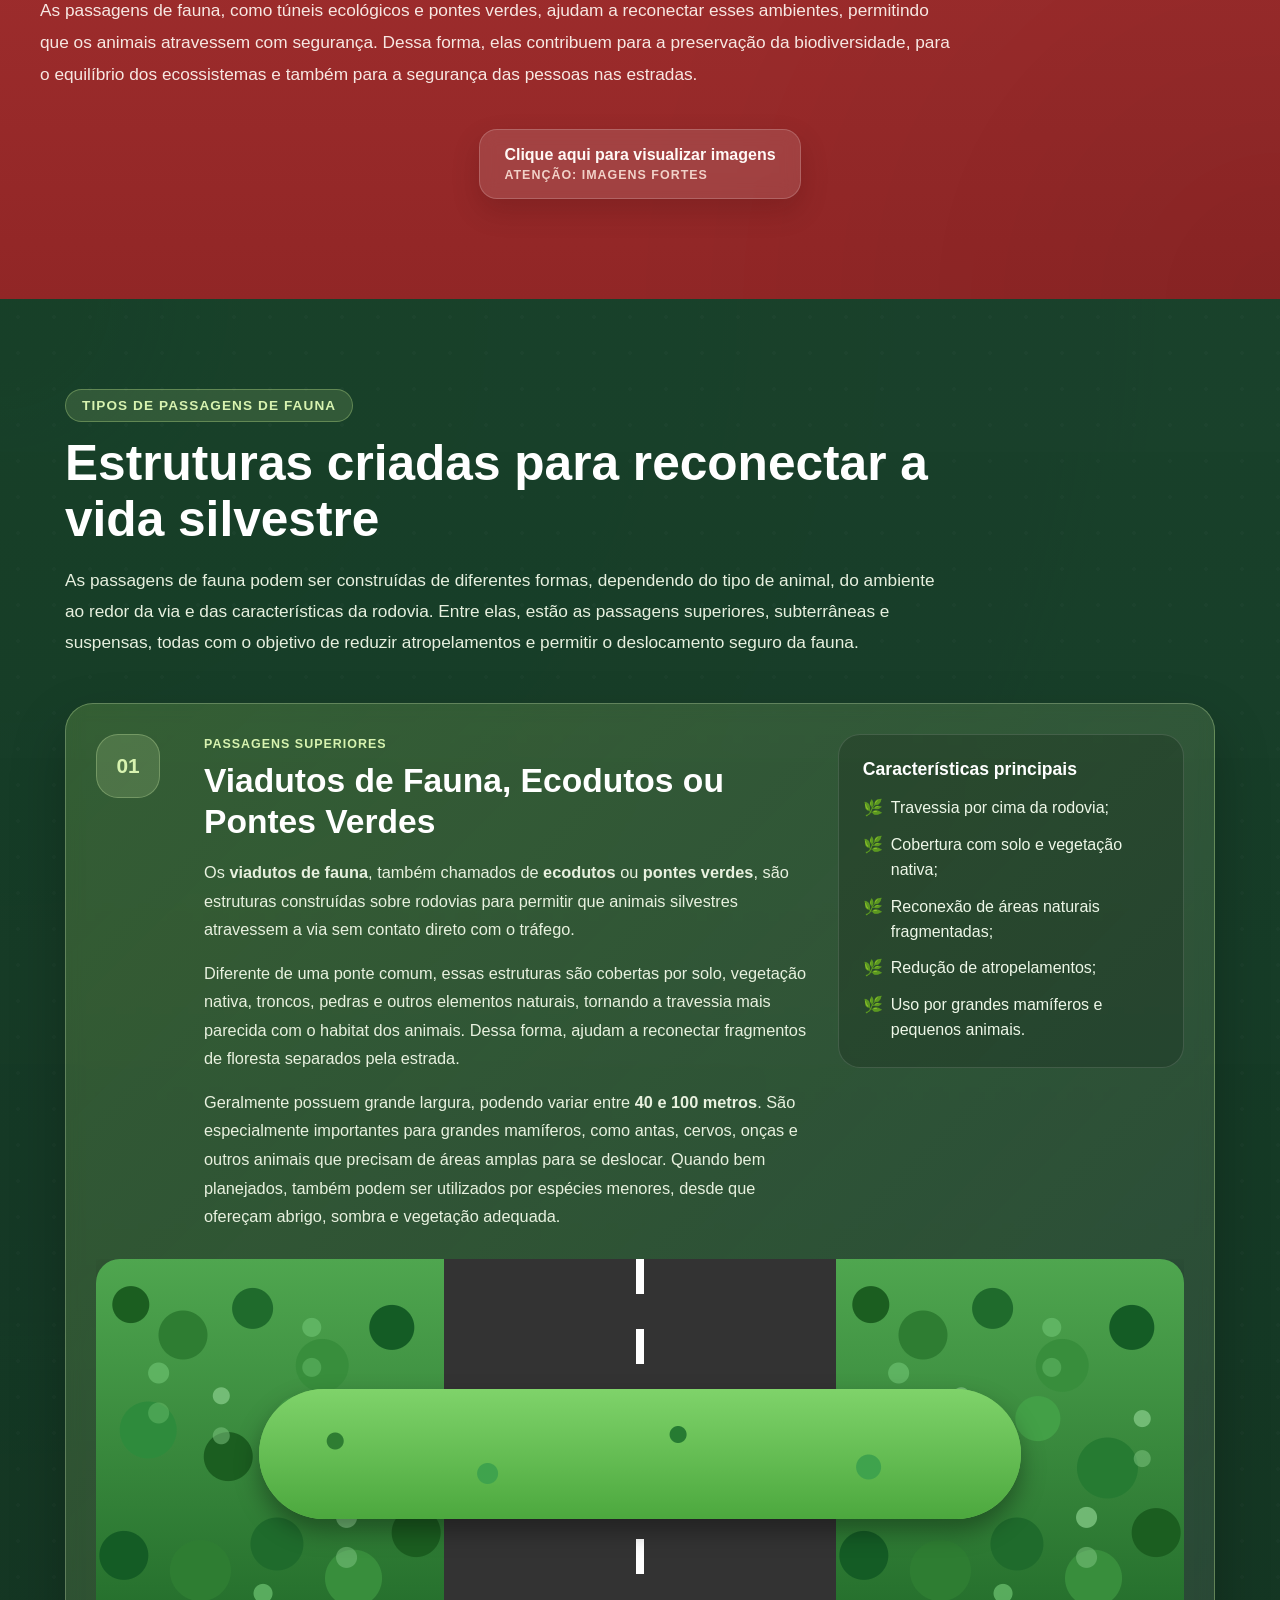
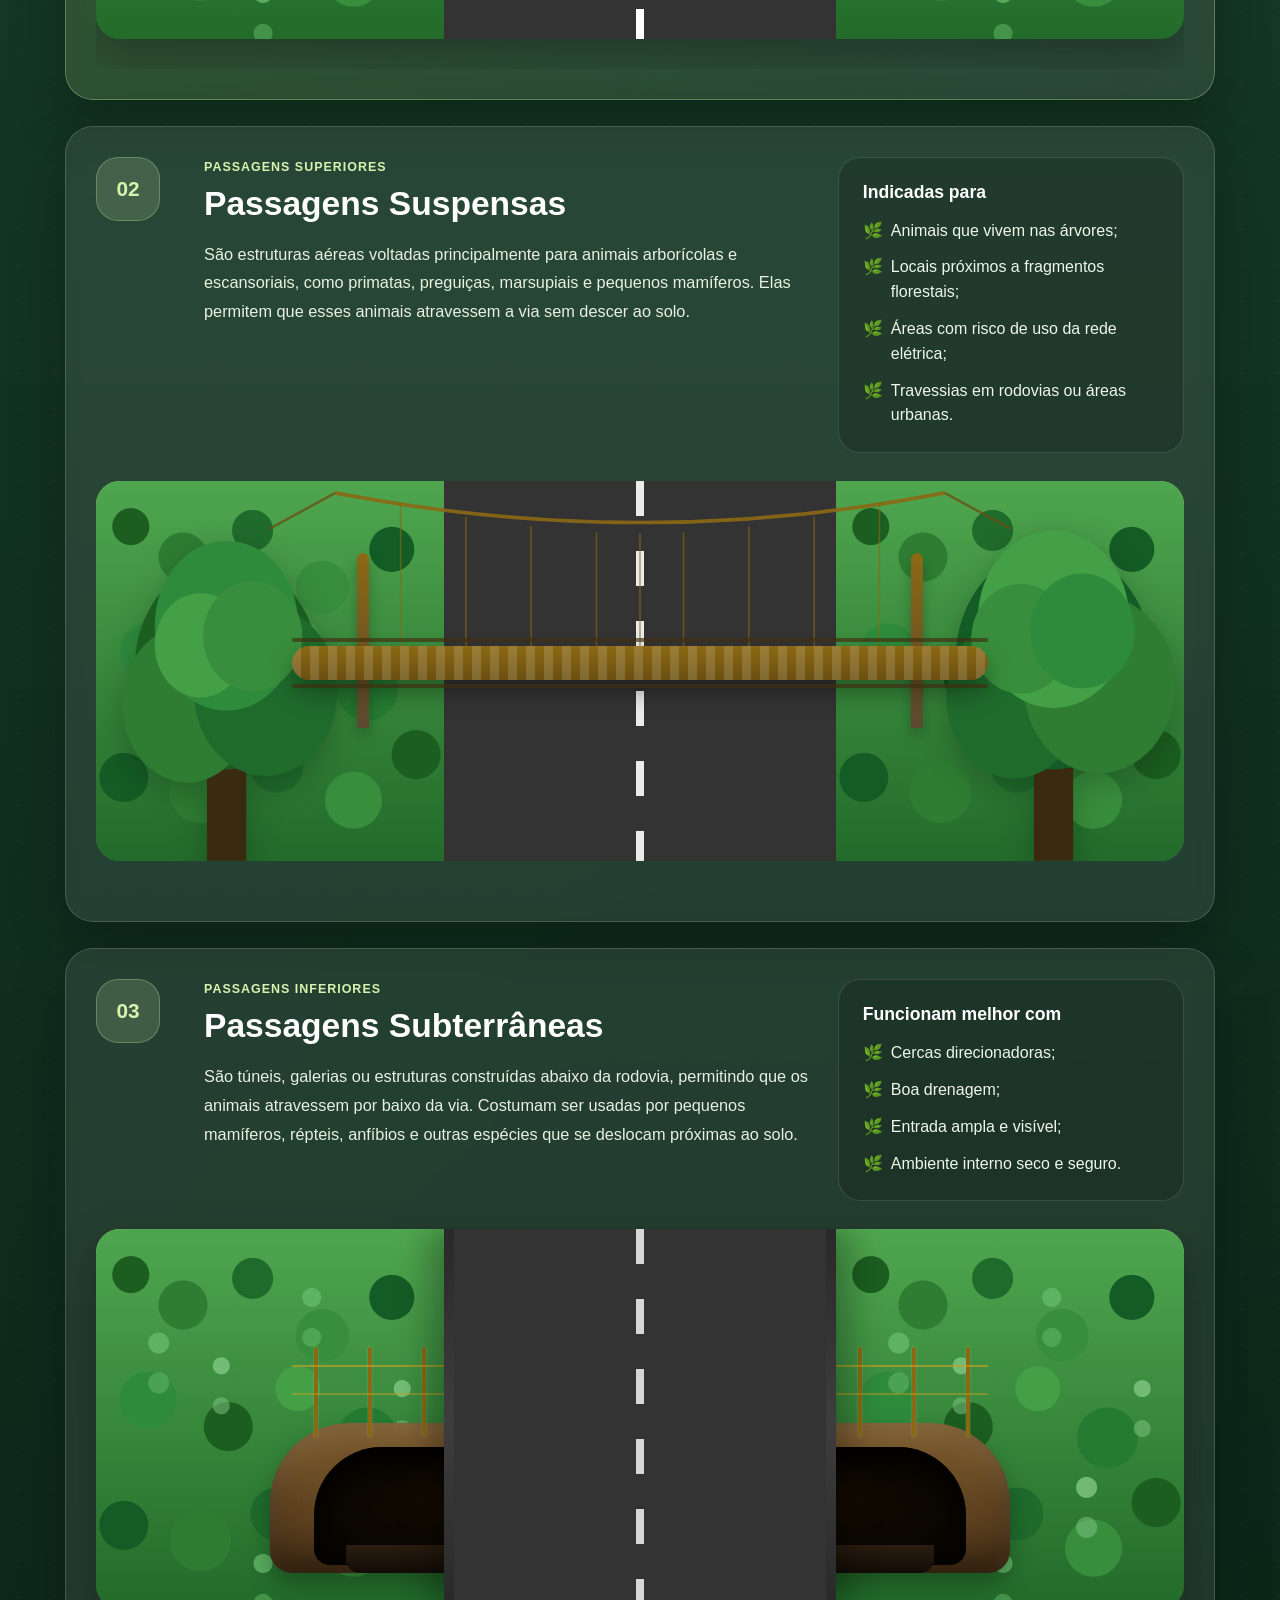
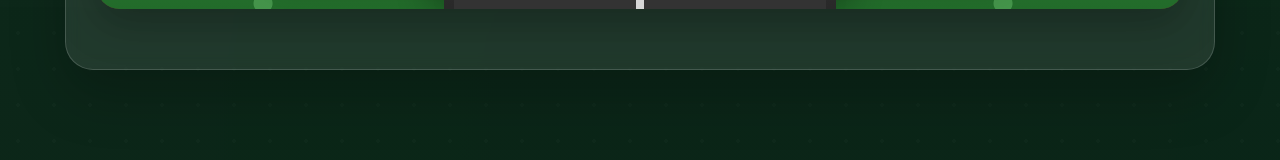
==== commit c3d5518c: "Finalizando animacoes" ====
--- a/index.html
+++ b/index.html
@@ -13,6 +13,8 @@
   <link rel="stylesheet" href="assets/css/galeria-modal.css">
   <link rel="stylesheet" href="assets/css/tipos-passagens.css">
   <link rel="stylesheet" href="assets/css/travessia-cenario.css">
+  <link rel="stylesheet" href="assets/css/suspenso-cenario.css">
+  <link rel="stylesheet" href="assets/css/subterraneo-cenario.css">
   <link rel="stylesheet" href="assets/css/responsive.css">
 </head>
 
@@ -207,31 +209,32 @@
 
           <section class="travessia-section" id="travessia" aria-labelledby="titulo-travessia">
 
-      <div class="cenario" aria-label="Animação mostrando animais atravessando uma passarela verde sobre uma rodovia">
-
-        <div class="floresta floresta-esquerda" aria-hidden="true"></div>
-        <div class="floresta floresta-direita" aria-hidden="true"></div>
-
-        <div class="rodovia" aria-hidden="true">
-          <div class="faixa"></div>
-
-          <div class="carro carro-1"></div>
-          <div class="carro carro-2"></div>
-          <div class="carro carro-3"></div>
-        </div>
-
-        <div class="passarela">
-          <div class="grama" aria-hidden="true"></div>
-
-          <div class="animal animal-1 animal-esquerda">🐷</div>
-          <div class="animal animal-2 animal-direita">🐵</div>
-          <div class="animal animal-3 animal-esquerda">🦝</div>
-          <div class="animal animal-4 animal-direita">🐰</div>
-          <div class="animal animal-5 animal-esquerda">🦊</div>
-        </div>
-
-      </div>
-    </section>
+            <div class="cenario"
+              aria-label="Animação mostrando animais atravessando uma passarela verde sobre uma rodovia">
+
+              <div class="floresta floresta-esquerda" aria-hidden="true"></div>
+              <div class="floresta floresta-direita" aria-hidden="true"></div>
+
+              <div class="rodovia" aria-hidden="true">
+                <div class="faixa"></div>
+
+                <div class="carro carro-1"></div>
+                <div class="carro carro-2"></div>
+                <div class="carro carro-3"></div>
+              </div>
+
+              <div class="passarela">
+                <div class="grama" aria-hidden="true"></div>
+
+                <div class="animal animal-1 animal-esquerda">🐷</div>
+                <div class="animal animal-2 animal-direita">🐵</div>
+                <div class="animal animal-3 animal-esquerda">🦝</div>
+                <div class="animal animal-4 animal-direita">🐰</div>
+                <div class="animal animal-5 animal-esquerda">🦊</div>
+              </div>
+
+            </div>
+          </section>
         </article>
 
         <!-- TIPO 2 -->
@@ -260,6 +263,83 @@
               <li>Travessias em rodovias ou áreas urbanas.</li>
             </ul>
           </aside>
+
+          <section class="suspensa-section">
+            <div class="suspensa-cenario"
+              aria-label="Animação mostrando animais atravessando uma passarela suspensa sobre uma rodovia">
+
+              <div class="s-ceu"></div>
+
+              <!-- Árvores esquerda -->
+              <div class="s-arvore s-arvore-esq">
+                <svg viewBox="0 0 200 320" xmlns="http://www.w3.org/2000/svg">
+                  <rect x="85" y="200" width="30" height="120" fill="#3a2a10" />
+                  <ellipse cx="100" cy="170" rx="70" ry="80" fill="#1b5e20" />
+                  <ellipse cx="70" cy="200" rx="50" ry="60" fill="#2e7d32" />
+                  <ellipse cx="130" cy="190" rx="55" ry="65" fill="#1f6b2c" />
+                  <ellipse cx="100" cy="140" rx="55" ry="65" fill="#2e8b3c" />
+                  <ellipse cx="80" cy="155" rx="35" ry="40" fill="#43a047" />
+                  <ellipse cx="120" cy="148" rx="38" ry="42" fill="#388e3c" />
+                </svg>
+              </div>
+
+              <!-- Árvores direita -->
+              <div class="s-arvore s-arvore-dir">
+                <svg viewBox="0 0 200 320" xmlns="http://www.w3.org/2000/svg">
+                  <rect x="85" y="200" width="30" height="120" fill="#3a2a10" />
+                  <ellipse cx="100" cy="165" rx="75" ry="85" fill="#145c25" />
+                  <ellipse cx="70" cy="195" rx="52" ry="62" fill="#1f6b2c" />
+                  <ellipse cx="135" cy="185" rx="58" ry="68" fill="#2e7d32" />
+                  <ellipse cx="100" cy="135" rx="58" ry="68" fill="#43a047" />
+                  <ellipse cx="75" cy="150" rx="38" ry="42" fill="#388e3c" />
+                  <ellipse cx="122" cy="144" rx="40" ry="44" fill="#2e8b3c" />
+                </svg>
+              </div>
+
+              <!-- Rodovia -->
+              <div class="s-rodovia">
+                <div class="s-faixa"></div>
+                <div class="s-carro s-carro-1"></div>
+                <div class="s-carro s-carro-2"></div>
+                <div class="s-carro s-carro-3"></div>
+              </div>
+
+              <!-- Postes -->
+              <div class="s-poste s-poste-esq"></div>
+              <div class="s-poste s-poste-dir"></div>
+
+              <!-- Cordas via SVG -->
+              <svg class="s-corda-svg" viewBox="0 0 1000 320" preserveAspectRatio="none"
+                xmlns="http://www.w3.org/2000/svg">
+                <!-- Cabo principal de sustentação (catenária) -->
+                <path d="M220,10 Q500,60 780,10" fill="none" stroke="#8B6914" stroke-width="3" opacity="0.9" />
+                <!-- Cabos verticais (pendurais) -->
+                <line x1="280" y1="18" x2="280" y2="145" stroke="#8B6914" stroke-width="1.5" opacity="0.6" />
+                <line x1="340" y1="30" x2="340" y2="145" stroke="#8B6914" stroke-width="1.5" opacity="0.6" />
+                <line x1="400" y1="38" x2="400" y2="145" stroke="#8B6914" stroke-width="1.5" opacity="0.6" />
+                <line x1="460" y1="43" x2="460" y2="145" stroke="#8B6914" stroke-width="1.5" opacity="0.6" />
+                <line x1="500" y1="44" x2="500" y2="145" stroke="#8B6914" stroke-width="1.5" opacity="0.6" />
+                <line x1="540" y1="43" x2="540" y2="145" stroke="#8B6914" stroke-width="1.5" opacity="0.6" />
+                <line x1="600" y1="38" x2="600" y2="145" stroke="#8B6914" stroke-width="1.5" opacity="0.6" />
+                <line x1="660" y1="30" x2="660" y2="145" stroke="#8B6914" stroke-width="1.5" opacity="0.6" />
+                <line x1="720" y1="18" x2="720" y2="145" stroke="#8B6914" stroke-width="1.5" opacity="0.6" />
+                <!-- Cabo de ancoragem nas árvores -->
+                <line x1="220" y1="10" x2="160" y2="40" stroke="#6B4F10" stroke-width="2" opacity="0.8" />
+                <line x1="780" y1="10" x2="840" y2="40" stroke="#6B4F10" stroke-width="2" opacity="0.8" />
+              </svg>
+
+              <!-- Passarela -->
+              <div class="s-passarela"></div>
+
+              <!-- Animais -->
+              <div class="s-animal s-animal-esq sa1">🐒</div>
+              <div class="s-animal s-animal-dir sa2">🦥</div>
+              <div class="s-animal s-animal-esq sa3">🐿️</div>
+              <div class="s-animal s-animal-dir sa4">🦎</div>
+              <div class="s-animal s-animal-esq sa5">🐨</div>
+            </div>
+          </section>
+
         </article>
 
         <!-- TIPO 3 -->
@@ -288,6 +368,50 @@
               <li>Ambiente interno seco e seguro.</li>
             </ul>
           </aside>
+
+          <section class="tunel-section">
+            <div class="tunel-cenario" aria-label="Animação mostrando animais atravessando um túnel sob uma rodovia">
+
+              <!-- Terra dos lados -->
+              <div class="tunel-terra tunel-terra-esq"></div>
+              <div class="tunel-terra tunel-terra-dir"></div>
+
+              <!-- Solo + asfalto + carros no topo -->
+              <div class="tunel-solo"></div>
+              <div class="tunel-asfalto"></div>
+              <div class="tunel-faixa"></div>
+              <div class="tunel-carro tunel-carro-1"></div>
+              <div class="tunel-carro tunel-carro-2"></div>
+              <div class="tunel-carro tunel-carro-3"></div>
+
+              <!-- Cercas direcionadoras -->
+              <div class="tunel-cerca">
+                <div class="tunel-cerca-bar" style="left:20%"></div>
+                <div class="tunel-cerca-bar" style="left:25%"></div>
+                <div class="tunel-cerca-bar" style="left:30%"></div>
+                <div class="tunel-cerca-bar" style="left:35%"></div>
+                <div class="tunel-cerca-bar" style="left:65%"></div>
+                <div class="tunel-cerca-bar" style="left:70%"></div>
+                <div class="tunel-cerca-bar" style="left:75%"></div>
+                <div class="tunel-cerca-bar" style="left:80%"></div>
+                <div class="tunel-cerca-fio"></div>
+                <div class="tunel-cerca-fio2"></div>
+              </div>
+
+              <!-- Galeria subterrânea -->
+              <div class="tunel-galeria"></div>
+              <div class="tunel-interior"></div>
+              <div class="tunel-piso"></div>
+              <div class="tunel-drenagem"></div>
+
+              <!-- Animais -->
+              <div class="tunel-animal tunel-animal-esq ta1">🦎</div>
+              <div class="tunel-animal tunel-animal-dir ta2">🐢</div>
+              <div class="tunel-animal tunel-animal-esq ta3">🦔</div>
+              <div class="tunel-animal tunel-animal-dir ta4">🐀</div>
+            </div>
+          </section>
+
         </article>
 
       </div>
--- a/assets/css/tipos-passagens.css
+++ b/assets/css/tipos-passagens.css
@@ -164,10 +164,6 @@
   margin-bottom: 0;
 }
 
-.tipo-passagem-card.tipo-destaque {
-  padding-bottom: 0;
-}
-
 /* Responsivo */
 @media (max-width: 950px) {
   .tipo-passagem-card {
--- a/assets/css/travessia-cenario.css
+++ b/assets/css/travessia-cenario.css
@@ -27,7 +27,7 @@
     position: relative;
     width: 100%;
     max-width: 1100px;
-    height: 550px;
+    height: 380px;
     margin: 0 auto;
     border-radius: 24px;
     overflow: hidden;
@@ -147,7 +147,7 @@
 
 .passarela {
     position: absolute;
-    top: 210px;
+    top: 130px;
     left: 15%;
     width: 70%;
     height: 130px;
@@ -260,9 +260,9 @@
 }
 
 .travessia-section {
-  padding: 0 !important;
-}
-
+  min-height: unset !important;
+  padding: 0 0 30px 0 !important; /* só um respiro embaixo */
+}
 
 
 @keyframes animalDaEsquerda {
--- a/assets/css/suspenso-cenario.css
+++ b/assets/css/suspenso-cenario.css
@@ -0,0 +1,491 @@
+/* =========================================================
+   PASSAGEM SUSPENSA
+   Ajustado para seguir o mesmo estilo visual do travessia-cenario.css
+   Mantém os nomes das classes atuais para não quebrar o HTML.
+   ========================================================= */
+
+/* CARD - caso este CSS seja usado em uma página separada */
+.ps-card {
+    position: relative;
+    display: grid;
+    grid-template-columns: 80px 1.4fr 0.8fr;
+    gap: 28px;
+    align-items: start;
+    padding: 30px 30px 0;
+    border-radius: 28px;
+    background: rgba(255, 255, 255, 0.09);
+    border: 1px solid rgba(255, 255, 255, 0.16);
+    box-shadow: 0 24px 55px rgba(0, 0, 0, 0.23);
+    backdrop-filter: blur(8px);
+    font-family: inherit;
+}
+
+.ps-numero {
+    width: 64px;
+    height: 64px;
+    display: grid;
+    place-items: center;
+    border-radius: 22px;
+    background: rgba(216, 243, 176, 0.16);
+    border: 1px solid rgba(216, 243, 176, 0.28);
+    color: #d8f3b0;
+    font-size: 1.3rem;
+    font-weight: 800;
+}
+
+.ps-categoria {
+    display: inline-block;
+    margin-bottom: 10px;
+    color: #d8f3b0;
+    font-size: 0.78rem;
+    font-weight: 800;
+    letter-spacing: 0.08em;
+    text-transform: uppercase;
+}
+
+.ps-conteudo h3 {
+    margin: 0 0 16px;
+    color: #ffffff;
+    font-size: clamp(1.45rem, 3vw, 2.1rem);
+    line-height: 1.2;
+}
+
+.ps-conteudo p {
+    margin: 0 0 15px;
+    color: #e8f1df;
+    font-size: 1.02rem;
+    line-height: 1.75;
+}
+
+.ps-info {
+    padding: 24px;
+    border-radius: 22px;
+    background: rgba(0, 0, 0, 0.16);
+    border: 1px solid rgba(255, 255, 255, 0.13);
+}
+
+.ps-info h4 {
+    margin: 0 0 16px;
+    color: #ffffff;
+    font-size: 1.1rem;
+}
+
+.ps-info ul {
+    list-style: none;
+    padding: 0;
+    margin: 0;
+}
+
+.ps-info li {
+    position: relative;
+    padding-left: 28px;
+    margin-bottom: 12px;
+    color: #eef7e8;
+    line-height: 1.55;
+}
+
+.ps-info li::before {
+    content: "🌿";
+    position: absolute;
+    left: 0;
+    top: 0;
+}
+
+.ps-info li:last-child {
+    margin-bottom: 0;
+}
+
+/* =========================================================
+   CENÁRIO DA PASSAGEM SUSPENSA
+   ========================================================= */
+
+.suspensa-section {
+    grid-column: 1 / -1;
+    min-height: unset;
+    padding: 0 0 30px;
+    overflow: hidden;
+    background: transparent !important;
+    box-shadow: none !important;
+    border: none !important;
+}
+
+.suspensa-cenario {
+    position: relative;
+    width: 100%;
+    max-width: 1100px;
+    height: 380px;
+    margin: 0 auto;
+    border-radius: 24px;
+    overflow: hidden;
+    background: transparent !important;
+}
+
+/* Fundo verde no mesmo clima da travessia */
+.s-ceu {
+    position: absolute;
+    inset: 0;
+    background:
+        linear-gradient(#a8df8e, #3d8b3d);
+    z-index: 0;
+}
+
+/* Laterais de floresta no mesmo padrão do travessia-cenario.css */
+.s-ceu::before,
+.s-ceu::after {
+    content: "";
+    position: absolute;
+    top: 0;
+    width: 32%;
+    height: 100%;
+    background:
+        radial-gradient(circle at 10% 12%, #1b5e20 0 18px, transparent 19px),
+        radial-gradient(circle at 25% 20%, #2e7d32 0 24px, transparent 25px),
+        radial-gradient(circle at 45% 13%, #1f6b2c 0 20px, transparent 21px),
+        radial-gradient(circle at 65% 28%, #388e3c 0 26px, transparent 27px),
+        radial-gradient(circle at 85% 18%, #145c25 0 22px, transparent 23px),
+        radial-gradient(circle at 15% 45%, #2e8b3c 0 28px, transparent 29px),
+        radial-gradient(circle at 38% 52%, #1b5e20 0 24px, transparent 25px),
+        radial-gradient(circle at 58% 42%, #43a047 0 22px, transparent 23px),
+        radial-gradient(circle at 78% 55%, #267b32 0 30px, transparent 31px),
+        radial-gradient(circle at 8% 78%, #145c25 0 24px, transparent 25px),
+        radial-gradient(circle at 30% 82%, #2e7d32 0 30px, transparent 31px),
+        radial-gradient(circle at 52% 75%, #1f6b2c 0 26px, transparent 27px),
+        radial-gradient(circle at 74% 84%, #388e3c 0 28px, transparent 29px),
+        radial-gradient(circle at 92% 72%, #1b5e20 0 24px, transparent 25px),
+        linear-gradient(#4fa64f, #226b2a);
+    z-index: 1;
+}
+
+.s-ceu::before {
+    left: 0;
+}
+
+.s-ceu::after {
+    right: 0;
+}
+
+/* Mantém os SVGs das árvores, mas usa como detalhe de primeiro plano */
+.s-arvore {
+    position: absolute;
+    bottom: 0;
+    width: 24%;
+    z-index: 4;
+    pointer-events: none;
+}
+
+.s-arvore-esq {
+    left: 0;
+}
+
+.s-arvore-dir {
+    right: 0;
+}
+
+.s-arvore svg {
+    width: 100%;
+    display: block;
+    filter: drop-shadow(0 10px 16px rgba(0, 0, 0, 0.22));
+}
+
+/* Rodovia vertical, seguindo a composição da passagem superior */
+.s-rodovia {
+    position: absolute;
+    top: 0;
+    left: 32%;
+    width: 36%;
+    height: 100%;
+    background-color: #333333;
+    z-index: 2;
+}
+
+.s-faixa {
+    position: absolute;
+    top: 0;
+    left: 50%;
+    width: 8px;
+    height: 100%;
+    transform: translateX(-50%);
+    background: repeating-linear-gradient(to bottom,
+            #ffffff 0,
+            #ffffff 35px,
+            transparent 35px,
+            transparent 70px);
+    opacity: 0.9;
+}
+
+.s-carro {
+    position: absolute;
+    top: -120px;
+    width: 55px;
+    height: 90px;
+    border-radius: 12px;
+    z-index: 3;
+}
+
+.s-carro::before {
+    content: "";
+    position: absolute;
+    top: 12px;
+    left: 10px;
+    width: 35px;
+    height: 20px;
+    border-radius: 5px;
+    background-color: #bde8ff;
+}
+
+.s-carro-1 {
+    left: 37%;
+    background-color: #d93636;
+    animation: s-carro-descendo 9s linear infinite;
+}
+
+.s-carro-2 {
+    left: 52%;
+    background-color: #2c71d8;
+    animation: s-carro-subindo 12s linear infinite 3s;
+}
+
+.s-carro-3 {
+    left: 44%;
+    background-color: #f2c230;
+    animation: s-carro-descendo 10s linear infinite 6s;
+}
+
+/* Postes de sustentação */
+.s-poste {
+    position: absolute;
+    top: 72px;
+    width: 12px;
+    height: 175px;
+    border-radius: 6px 6px 0 0;
+    background: linear-gradient(#8b6914, #5a4a30);
+    box-shadow: 0 8px 14px rgba(0, 0, 0, 0.25);
+    z-index: 5;
+}
+
+.s-poste-esq {
+    left: 24%;
+}
+
+.s-poste-dir {
+    right: 24%;
+}
+
+.s-corda-svg {
+    position: absolute;
+    inset: 0;
+    width: 100%;
+    height: 100%;
+    z-index: 6;
+    pointer-events: none;
+}
+
+/* Passarela suspensa */
+.s-passarela {
+    position: absolute;
+    top: 165px;
+    left: 18%;
+    width: 64%;
+    height: 34px;
+    border-radius: 18px;
+    background:
+        repeating-linear-gradient(to right,
+            rgba(255, 255, 255, 0.14) 0,
+            rgba(255, 255, 255, 0.14) 9px,
+            transparent 9px,
+            transparent 18px),
+        linear-gradient(#8b6914, #6b4f10);
+    box-shadow: 0 12px 25px rgba(0, 0, 0, 0.35);
+    z-index: 7;
+}
+
+.s-passarela::before,
+.s-passarela::after {
+    content: "";
+    position: absolute;
+    left: 0;
+    width: 100%;
+    height: 4px;
+    background: rgba(65, 45, 14, 0.65);
+    border-radius: 999px;
+}
+
+.s-passarela::before {
+    top: -8px;
+}
+
+.s-passarela::after {
+    bottom: -8px;
+}
+
+/* Animais */
+.s-animal {
+    position: absolute;
+    top: 108px;
+    font-size: 62px;
+    opacity: 0;
+    z-index: 8;
+    pointer-events: none;
+}
+
+.s-animal-esq {
+    left: -110px;
+    animation-name: s-animal-esquerda;
+    animation-timing-function: ease-in-out;
+    animation-iteration-count: infinite;
+}
+
+.s-animal-dir {
+    right: -110px;
+    animation-name: s-animal-direita;
+    animation-timing-function: ease-in-out;
+    animation-iteration-count: infinite;
+}
+
+.sa1 {
+    animation-duration: 15s;
+    animation-delay: 0s;
+}
+
+.sa2 {
+    animation-duration: 17s;
+    animation-delay: 3s;
+}
+
+.sa3 {
+    animation-duration: 16s;
+    animation-delay: 6s;
+}
+
+.sa4 {
+    animation-duration: 18s;
+    animation-delay: 9s;
+}
+
+.sa5 {
+    animation-duration: 19s;
+    animation-delay: 12s;
+}
+
+@keyframes s-carro-descendo {
+    0% {
+        top: -120px;
+    }
+
+    100% {
+        top: 110%;
+    }
+}
+
+@keyframes s-carro-subindo {
+    0% {
+        top: 110%;
+    }
+
+    100% {
+        top: -120px;
+    }
+}
+
+@keyframes s-animal-esquerda {
+    0% {
+        transform: translateX(0);
+        opacity: 0;
+    }
+
+    8% {
+        opacity: 1;
+    }
+
+    88% {
+        opacity: 1;
+    }
+
+    100% {
+        transform: translateX(calc(100vw + 240px));
+        opacity: 0;
+    }
+}
+
+@keyframes s-animal-direita {
+    0% {
+        transform: translateX(0) scaleX(-1);
+        opacity: 0;
+    }
+
+    8% {
+        opacity: 1;
+    }
+
+    88% {
+        opacity: 1;
+    }
+
+    100% {
+        transform: translateX(calc(-100vw - 240px)) scaleX(-1);
+        opacity: 0;
+    }
+}
+
+/* =========================================================
+   RESPONSIVO
+   ========================================================= */
+
+@media (max-width: 950px) {
+    .ps-card {
+        grid-template-columns: 70px 1fr;
+    }
+
+    .ps-info {
+        grid-column: 2;
+    }
+}
+
+@media (max-width: 768px) {
+    .suspensa-cenario {
+        height: 430px;
+    }
+
+    .s-passarela {
+        top: 185px;
+        left: 14%;
+        width: 72%;
+    }
+
+    .s-poste {
+        top: 92px;
+        height: 180px;
+    }
+
+    .s-animal {
+        top: 128px;
+        font-size: 46px;
+    }
+
+    .s-animal-esq {
+        left: -90px;
+    }
+
+    .s-animal-dir {
+        right: -90px;
+    }
+}
+
+@media (max-width: 700px) {
+    .ps-card {
+        grid-template-columns: 1fr;
+        gap: 18px;
+        padding: 24px 24px 0;
+        border-radius: 24px;
+    }
+
+    .ps-info {
+        grid-column: auto;
+    }
+
+    .ps-numero {
+        width: 56px;
+        height: 56px;
+        border-radius: 18px;
+    }
+}
--- a/assets/css/subterraneo-cenario.css
+++ b/assets/css/subterraneo-cenario.css
@@ -0,0 +1,616 @@
+.pi-card {
+    position: relative;
+    display: grid;
+    grid-template-columns: 80px 1.4fr 0.8fr;
+    gap: 28px;
+    align-items: start;
+    padding: 30px;
+    border-radius: 28px;
+    background: rgba(255, 255, 255, 0.09);
+    border: 1px solid rgba(255, 255, 255, 0.16);
+    box-shadow: 0 24px 55px rgba(0, 0, 0, 0.23);
+    backdrop-filter: blur(8px);
+    font-family: inherit;
+}
+
+.pi-card.destaque {
+    background:
+        linear-gradient(135deg, rgba(148, 201, 93, 0.24), rgba(255, 255, 255, 0.09));
+    border-color: rgba(216, 243, 176, 0.3);
+    padding-bottom: 0;
+}
+
+.pi-numero {
+    width: 64px;
+    height: 64px;
+    display: grid;
+    place-items: center;
+    border-radius: 22px;
+    background: rgba(216, 243, 176, 0.16);
+    border: 1px solid rgba(216, 243, 176, 0.28);
+    color: #d8f3b0;
+    font-size: 1.3rem;
+    font-weight: 800;
+}
+
+.pi-categoria {
+    display: inline-block;
+    margin-bottom: 10px;
+    color: #d8f3b0;
+    font-size: 0.78rem;
+    font-weight: 800;
+    letter-spacing: 0.08em;
+    text-transform: uppercase;
+}
+
+.pi-conteudo h3 {
+    margin: 0 0 16px;
+    color: #ffffff;
+    font-size: clamp(1.45rem, 3vw, 2.1rem);
+    line-height: 1.2;
+}
+
+.pi-conteudo p {
+    margin: 0 0 15px;
+    color: #e8f1df;
+    font-size: 1.02rem;
+    line-height: 1.75;
+}
+
+.pi-conteudo p:last-child {
+    margin-bottom: 0;
+}
+
+.pi-info {
+    padding: 24px;
+    border-radius: 22px;
+    background: rgba(0, 0, 0, 0.16);
+    border: 1px solid rgba(255, 255, 255, 0.13);
+}
+
+.pi-info h4 {
+    margin: 0 0 16px;
+    color: #ffffff;
+    font-size: 1.1rem;
+}
+
+.pi-info ul {
+    list-style: none;
+    padding: 0;
+    margin: 0;
+}
+
+.pi-info li {
+    position: relative;
+    padding-left: 28px;
+    margin-bottom: 12px;
+    color: #eef7e8;
+    line-height: 1.55;
+}
+
+.pi-info li::before {
+    content: "🌿";
+    position: absolute;
+    left: 0;
+    top: 0;
+}
+
+.pi-info li:last-child {
+    margin-bottom: 0;
+}
+
+/* CENÁRIO - PASSAGEM SUBTERRÂNEA */
+.tunel-section {
+    grid-column: 1 / -1;
+    min-height: 0;
+    padding: 0 0 30px;
+}
+
+.tunel-cenario {
+    position: relative;
+    width: 100%;
+    max-width: 1100px;
+    height: 380px;
+    margin: 0 auto;
+    border-radius: 24px;
+    overflow: hidden;
+    background: linear-gradient(#8ecf7b, #5c3b24);
+    box-shadow: 0 15px 40px rgba(0, 0, 0, 0.25);
+}
+
+/* Florestas laterais / taludes */
+.tunel-terra {
+    position: absolute;
+    top: 0;
+    width: 32%;
+    height: 100%;
+    z-index: 1;
+    background:
+        radial-gradient(circle at 10% 12%, #1b5e20 0 18px, transparent 19px),
+        radial-gradient(circle at 25% 20%, #2e7d32 0 24px, transparent 25px),
+        radial-gradient(circle at 45% 13%, #1f6b2c 0 20px, transparent 21px),
+        radial-gradient(circle at 65% 28%, #388e3c 0 26px, transparent 27px),
+        radial-gradient(circle at 85% 18%, #145c25 0 22px, transparent 23px),
+        radial-gradient(circle at 15% 45%, #2e8b3c 0 28px, transparent 29px),
+        radial-gradient(circle at 38% 52%, #1b5e20 0 24px, transparent 25px),
+        radial-gradient(circle at 58% 42%, #43a047 0 22px, transparent 23px),
+        radial-gradient(circle at 78% 55%, #267b32 0 30px, transparent 31px),
+        radial-gradient(circle at 8% 78%, #145c25 0 24px, transparent 25px),
+        radial-gradient(circle at 30% 82%, #2e7d32 0 30px, transparent 31px),
+        radial-gradient(circle at 52% 75%, #1f6b2c 0 26px, transparent 27px),
+        radial-gradient(circle at 74% 84%, #388e3c 0 28px, transparent 29px),
+        radial-gradient(circle at 92% 72%, #1b5e20 0 24px, transparent 25px),
+        linear-gradient(#4fa64f, #226b2a);
+}
+
+.tunel-terra::before,
+.tunel-terra::after {
+    content: "";
+    position: absolute;
+    inset: 0;
+    background:
+        radial-gradient(circle at 18% 30%, #66bb6a 0 10px, transparent 11px),
+        radial-gradient(circle at 36% 36%, #81c784 0 8px, transparent 9px),
+        radial-gradient(circle at 62% 18%, #66bb6a 0 9px, transparent 10px),
+        radial-gradient(circle at 72% 68%, #81c784 0 10px, transparent 11px),
+        radial-gradient(circle at 48% 88%, #66bb6a 0 9px, transparent 10px),
+        radial-gradient(circle at 88% 42%, #81c784 0 8px, transparent 9px);
+    opacity: 0.8;
+}
+
+.tunel-terra::after {
+    transform: translateY(40px);
+    opacity: 0.5;
+}
+
+.tunel-terra-esq {
+    left: 0;
+}
+
+.tunel-terra-dir {
+    right: 0;
+}
+
+/* Rodovia central em primeiro plano
+   A estrada fica acima do túnel e dos animais para reforçar o efeito subterrâneo. */
+.tunel-solo {
+    position: absolute;
+    top: 0;
+    left: 32%;
+    width: 36%;
+    height: 100%;
+    background:
+        linear-gradient(90deg, rgba(58, 38, 18, 0.85) 0 18%, transparent 18% 82%, rgba(58, 38, 18, 0.85) 82% 100%),
+        linear-gradient(#4b7f35, #2c642c);
+    z-index: 29;
+}
+
+.tunel-asfalto {
+    position: absolute;
+    top: 0;
+    left: 32%;
+    width: 36%;
+    height: 100%;
+    background-color: #333333;
+    z-index: 30;
+    box-shadow:
+        -18px 0 28px rgba(0, 0, 0, 0.24),
+        18px 0 28px rgba(0, 0, 0, 0.24);
+}
+
+
+
+.tunel-asfalto::before,
+.tunel-asfalto::after {
+    content: "";
+    position: absolute;
+    top: 0;
+    width: 10px;
+    height: 100%;
+    background: linear-gradient(180deg, rgba(0, 0, 0, 0.20), rgba(255, 255, 255, 0.05), rgba(0, 0, 0, 0.20));
+    pointer-events: none;
+}
+
+.tunel-asfalto::before {
+    left: 0;
+}
+
+.tunel-asfalto::after {
+    right: 0;
+}
+
+.tunel-faixa {
+    position: absolute;
+    top: 0;
+    left: 50%;
+    width: 8px;
+    height: 100%;
+    transform: translateX(-50%);
+    background: repeating-linear-gradient(to bottom,
+            #ffffff 0,
+            #ffffff 35px,
+            transparent 35px,
+            transparent 70px);
+    z-index: 31;
+    opacity: 0.8;
+}
+
+/* Carros */
+.tunel-carro {
+    position: absolute;
+    top: -120px;
+    width: 55px;
+    height: 90px;
+    border-radius: 12px;
+    background-color: #d93636;
+    z-index: 32;
+    box-shadow: 0 8px 14px rgba(0, 0, 0, 0.25);
+}
+
+.tunel-carro::before {
+    content: "";
+    position: absolute;
+    top: 12px;
+    left: 10px;
+    width: 35px;
+    height: 20px;
+    border-radius: 5px;
+    background-color: #bde8ff;
+}
+
+.tunel-carro::after {
+    content: "";
+    position: absolute;
+    bottom: 12px;
+    left: 10px;
+    width: 35px;
+    height: 18px;
+    border-radius: 5px;
+    background-color: rgba(0, 0, 0, 0.18);
+}
+
+.tunel-carro-1 {
+    left: 39%;
+    background-color: #d93636;
+    animation: tunel-carro-descendo 8s linear infinite;
+}
+
+.tunel-carro-2 {
+    left: 53%;
+    background-color: #2c71d8;
+    animation: tunel-carro-subindo 11s linear infinite 2s;
+}
+
+.tunel-carro-3 {
+    left: 46%;
+    background-color: #f2c230;
+    animation: tunel-carro-descendo 10s linear infinite 5s;
+}
+
+@keyframes tunel-carro-descendo {
+    0% {
+        top: -120px;
+    }
+
+    100% {
+        top: 115%;
+    }
+}
+
+@keyframes tunel-carro-subindo {
+    0% {
+        top: 115%;
+        transform: rotate(180deg);
+    }
+
+    100% {
+        top: -120px;
+        transform: rotate(180deg);
+    }
+}
+
+/* Cercas direcionadoras */
+.tunel-cerca {
+    position: absolute;
+    inset: 0;
+    z-index: 28;
+    pointer-events: none;
+}
+
+.tunel-cerca-bar {
+    position: absolute;
+    top: 118px;
+    width: 4px;
+    height: 90px;
+    border-radius: 3px;
+    background: #8b6914;
+    box-shadow: 0 0 0 1px rgba(255, 255, 255, 0.08);
+}
+
+.tunel-cerca-fio,
+.tunel-cerca-fio2 {
+    position: absolute;
+    left: 18%;
+    width: 64%;
+    height: 2px;
+    background: #c8a020;
+    opacity: 0.65;
+}
+
+.tunel-cerca-fio {
+    top: 136px;
+}
+
+.tunel-cerca-fio2 {
+    top: 164px;
+    opacity: 0.46;
+}
+
+/* Galeria subterrânea
+   Fica atrás da rodovia para que os animais sumam no centro e reapareçam após a estrada. */
+.tunel-galeria {
+    position: absolute;
+    left: 16%;
+    bottom: 36px;
+    width: 68%;
+    height: 150px;
+    z-index: 6;
+    border-radius: 80px 80px 22px 22px;
+    background:
+        linear-gradient(180deg, rgba(129, 90, 45, 0.95) 0%, rgba(74, 47, 22, 0.98) 100%);
+    box-shadow:
+        inset 0 14px 24px rgba(255, 255, 255, 0.08),
+        inset 0 -18px 30px rgba(0, 0, 0, 0.35),
+        0 12px 24px rgba(0, 0, 0, 0.28);
+}
+
+.tunel-interior {
+    position: absolute;
+    left: 20%;
+    bottom: 44px;
+    width: 60%;
+    height: 118px;
+    z-index: 7;
+    border-radius: 68px 68px 16px 16px;
+    background:
+        radial-gradient(ellipse 65% 85% at 50% 42%, #2a1a05 0%, #0d0800 62%, #050300 100%);
+    box-shadow: inset 0 18px 30px rgba(0, 0, 0, 0.75);
+}
+
+.tunel-piso {
+    position: absolute;
+    left: 23%;
+    bottom: 36px;
+    width: 54%;
+    height: 28px;
+    z-index: 8;
+    border-radius: 0 0 14px 14px;
+    background: linear-gradient(180deg, #2b1d10, #120c06);
+}
+
+.tunel-drenagem {
+    position: absolute;
+    left: 36%;
+    bottom: 44px;
+    width: 28%;
+    height: 7px;
+    z-index: 9;
+    border-radius: 999px;
+    background: rgba(86, 150, 190, 0.45);
+    box-shadow: 0 0 12px rgba(86, 150, 190, 0.35);
+}
+
+/* Animais atravessando por dentro da passagem inferior */
+.tunel-animal {
+    position: absolute;
+    bottom: 58px;
+    font-size: 46px;
+    opacity: 0;
+    z-index: 12;
+    pointer-events: none;
+}
+
+.tunel-animal-esq {
+    left: -90px;
+    animation-name: tunel-animal-esquerda;
+    animation-timing-function: ease-in-out;
+    animation-iteration-count: infinite;
+}
+
+.tunel-animal-dir {
+    right: -90px;
+    animation-name: tunel-animal-direita;
+    animation-timing-function: ease-in-out;
+    animation-iteration-count: infinite;
+}
+
+.ta1 {
+    animation-duration: 14s;
+    animation-delay: 0s;
+}
+
+.ta2 {
+    animation-duration: 16s;
+    animation-delay: 4s;
+}
+
+.ta3 {
+    animation-duration: 13s;
+    animation-delay: 8s;
+}
+
+.ta4 {
+    animation-duration: 17s;
+    animation-delay: 11s;
+}
+
+@keyframes tunel-animal-esquerda {
+    0% {
+        transform: translateX(0);
+        opacity: 0;
+    }
+
+    8% {
+        opacity: 1;
+    }
+
+    88% {
+        opacity: 1;
+    }
+
+    100% {
+        transform: translateX(calc(100vw + 200px));
+        opacity: 0;
+    }
+}
+
+@keyframes tunel-animal-direita {
+    0% {
+        transform: translateX(0) scaleX(-1);
+        opacity: 0;
+    }
+
+    8% {
+        opacity: 1;
+    }
+
+    88% {
+        opacity: 1;
+    }
+
+    100% {
+        transform: translateX(calc(-100vw - 200px)) scaleX(-1);
+        opacity: 0;
+    }
+}
+
+/* Responsivo */
+@media (max-width: 950px) {
+    .pi-card {
+        grid-template-columns: 70px 1fr;
+    }
+
+    .pi-info {
+        grid-column: 2;
+    }
+}
+
+@media (max-width: 768px) {
+    .tunel-cenario {
+        height: 430px;
+    }
+
+    .tunel-carro {
+        width: 46px;
+        height: 76px;
+    }
+
+    .tunel-carro::before {
+        width: 28px;
+        height: 17px;
+        left: 9px;
+    }
+
+    .tunel-galeria {
+        left: 12%;
+        width: 76%;
+        height: 142px;
+    }
+
+    .tunel-interior {
+        left: 17%;
+        width: 66%;
+        height: 112px;
+    }
+
+    .tunel-animal {
+        font-size: 40px;
+    }
+
+    .tunel-animal-esq {
+        left: -80px;
+    }
+
+    .tunel-animal-dir {
+        right: -80px;
+    }
+}
+
+@media (max-width: 700px) {
+    .pi-card {
+        grid-template-columns: 1fr;
+        gap: 18px;
+        padding: 24px;
+        border-radius: 24px;
+    }
+
+    .pi-info {
+        grid-column: auto;
+    }
+
+    .pi-numero {
+        width: 56px;
+        height: 56px;
+        border-radius: 18px;
+    }
+
+    .tunel-section {
+        padding-bottom: 24px;
+    }
+
+    .tunel-cenario {
+        height: 360px;
+    }
+
+    .tunel-terra {
+        width: 30%;
+    }
+
+    .tunel-solo,
+    .tunel-asfalto {
+        left: 30%;
+        width: 40%;
+    }
+
+    .tunel-cerca-bar {
+        top: 112px;
+        height: 74px;
+    }
+
+    .tunel-cerca-fio,
+    .tunel-cerca-fio2 {
+        left: 14%;
+        width: 72%;
+    }
+
+    .tunel-cerca-fio {
+        top: 130px;
+    }
+
+    .tunel-cerca-fio2 {
+        top: 154px;
+    }
+
+    .tunel-galeria {
+        bottom: 28px;
+        height: 126px;
+    }
+
+    .tunel-interior {
+        bottom: 36px;
+        height: 96px;
+    }
+
+    .tunel-piso {
+        bottom: 28px;
+    }
+
+    .tunel-drenagem {
+        bottom: 36px;
+    }
+
+    .tunel-animal {
+        bottom: 48px;
+        font-size: 36px;
+    }
+}
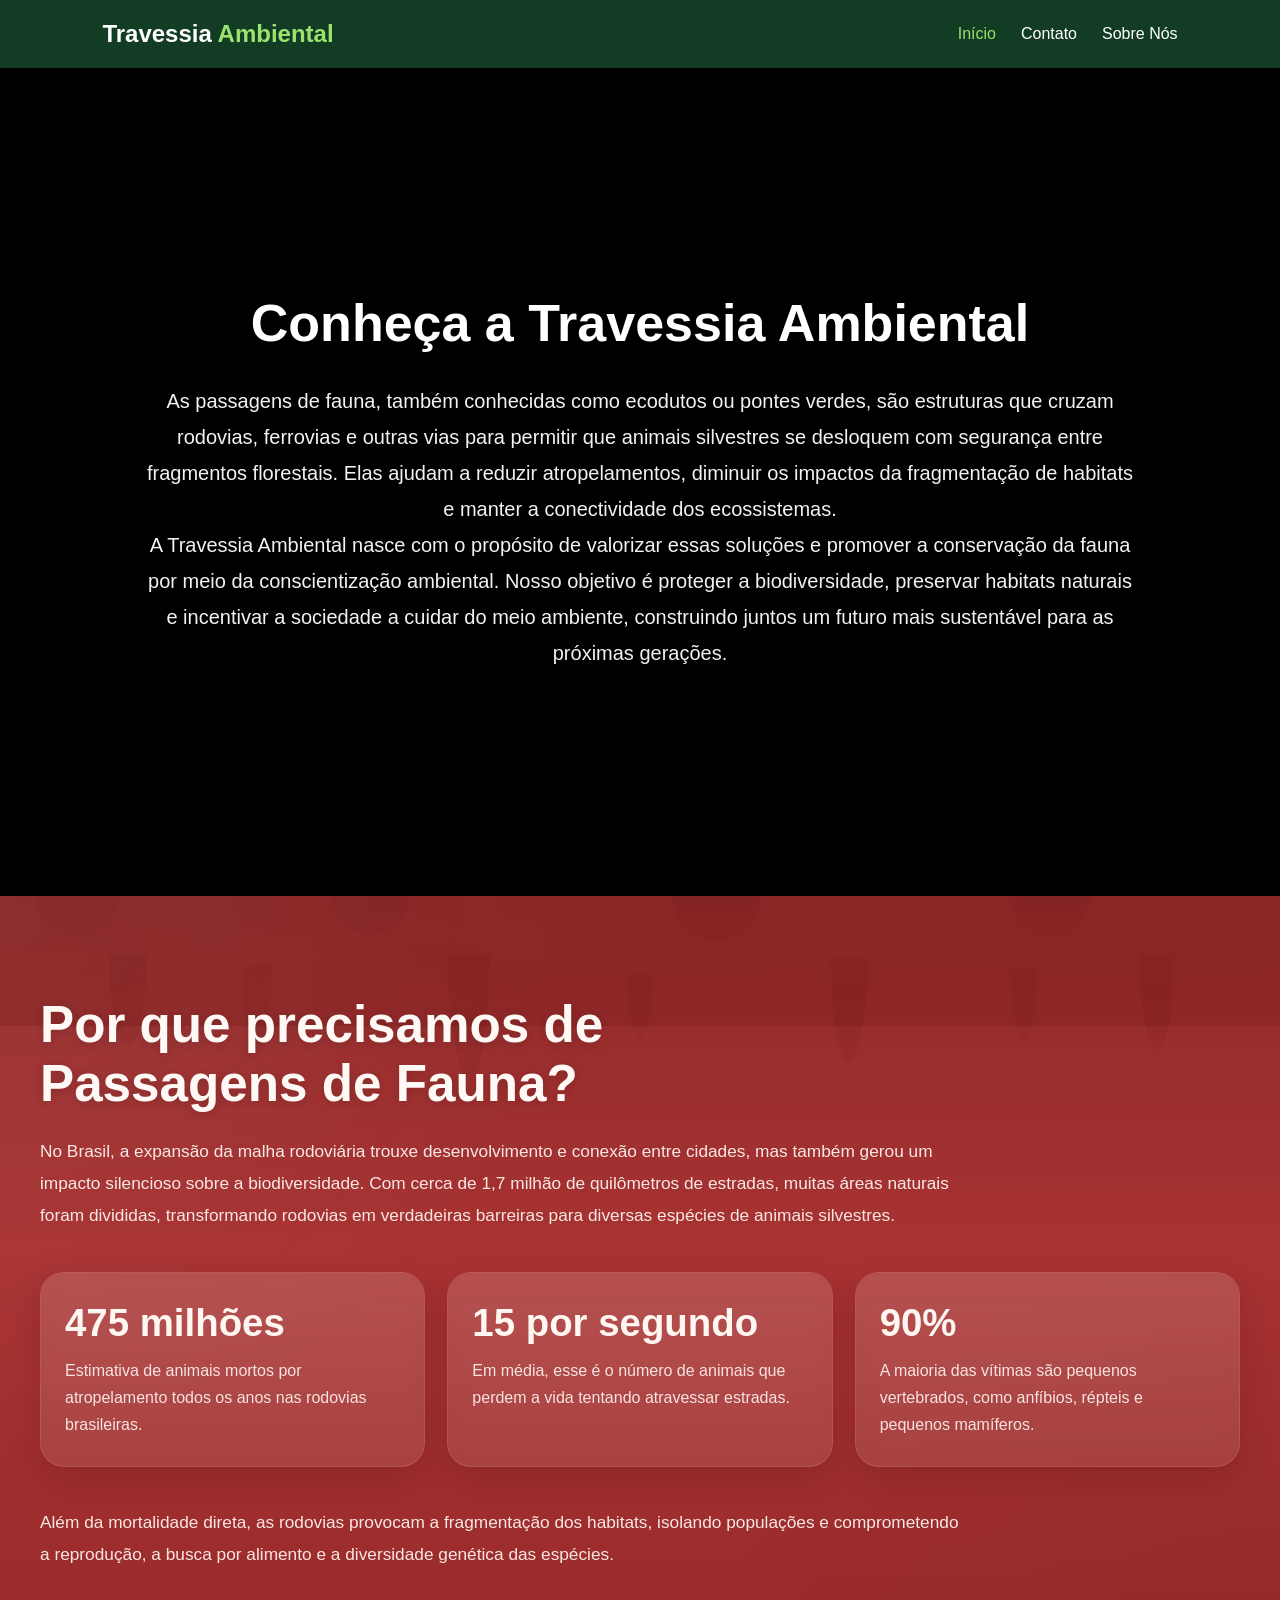
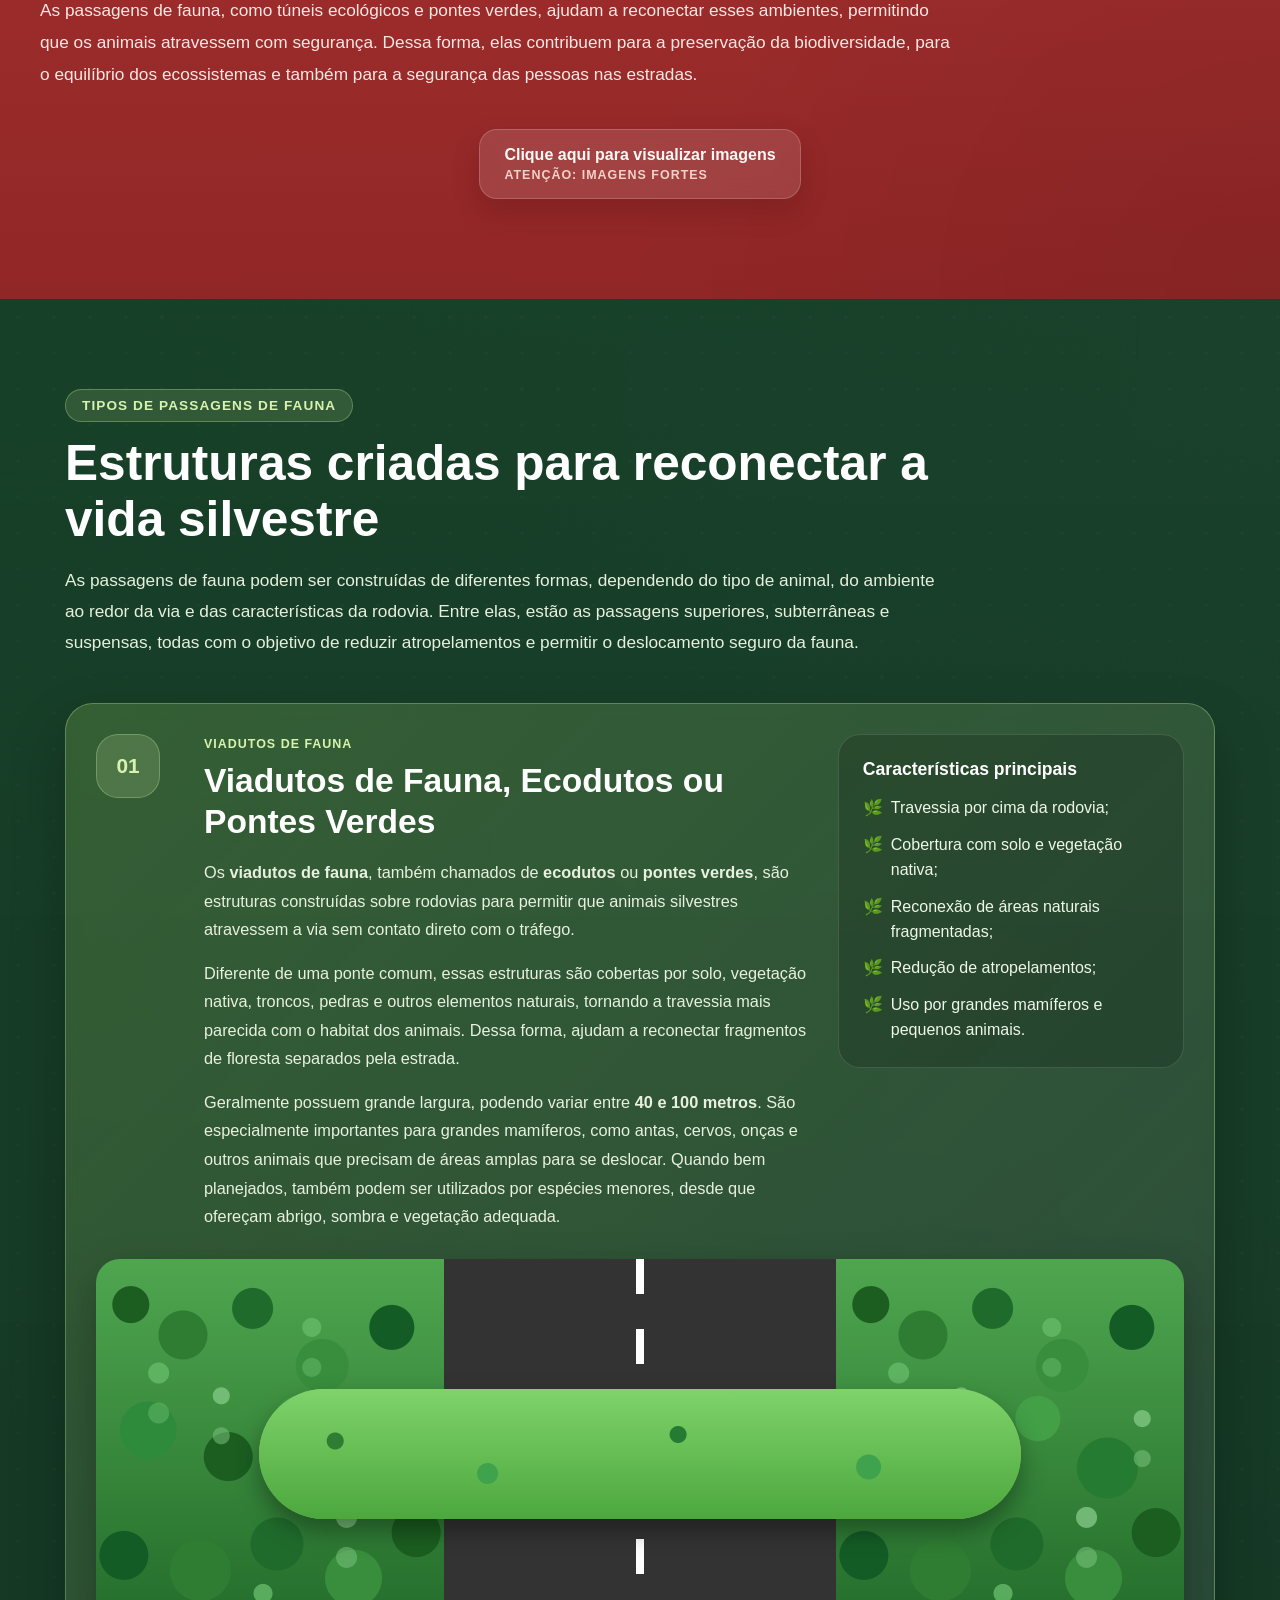
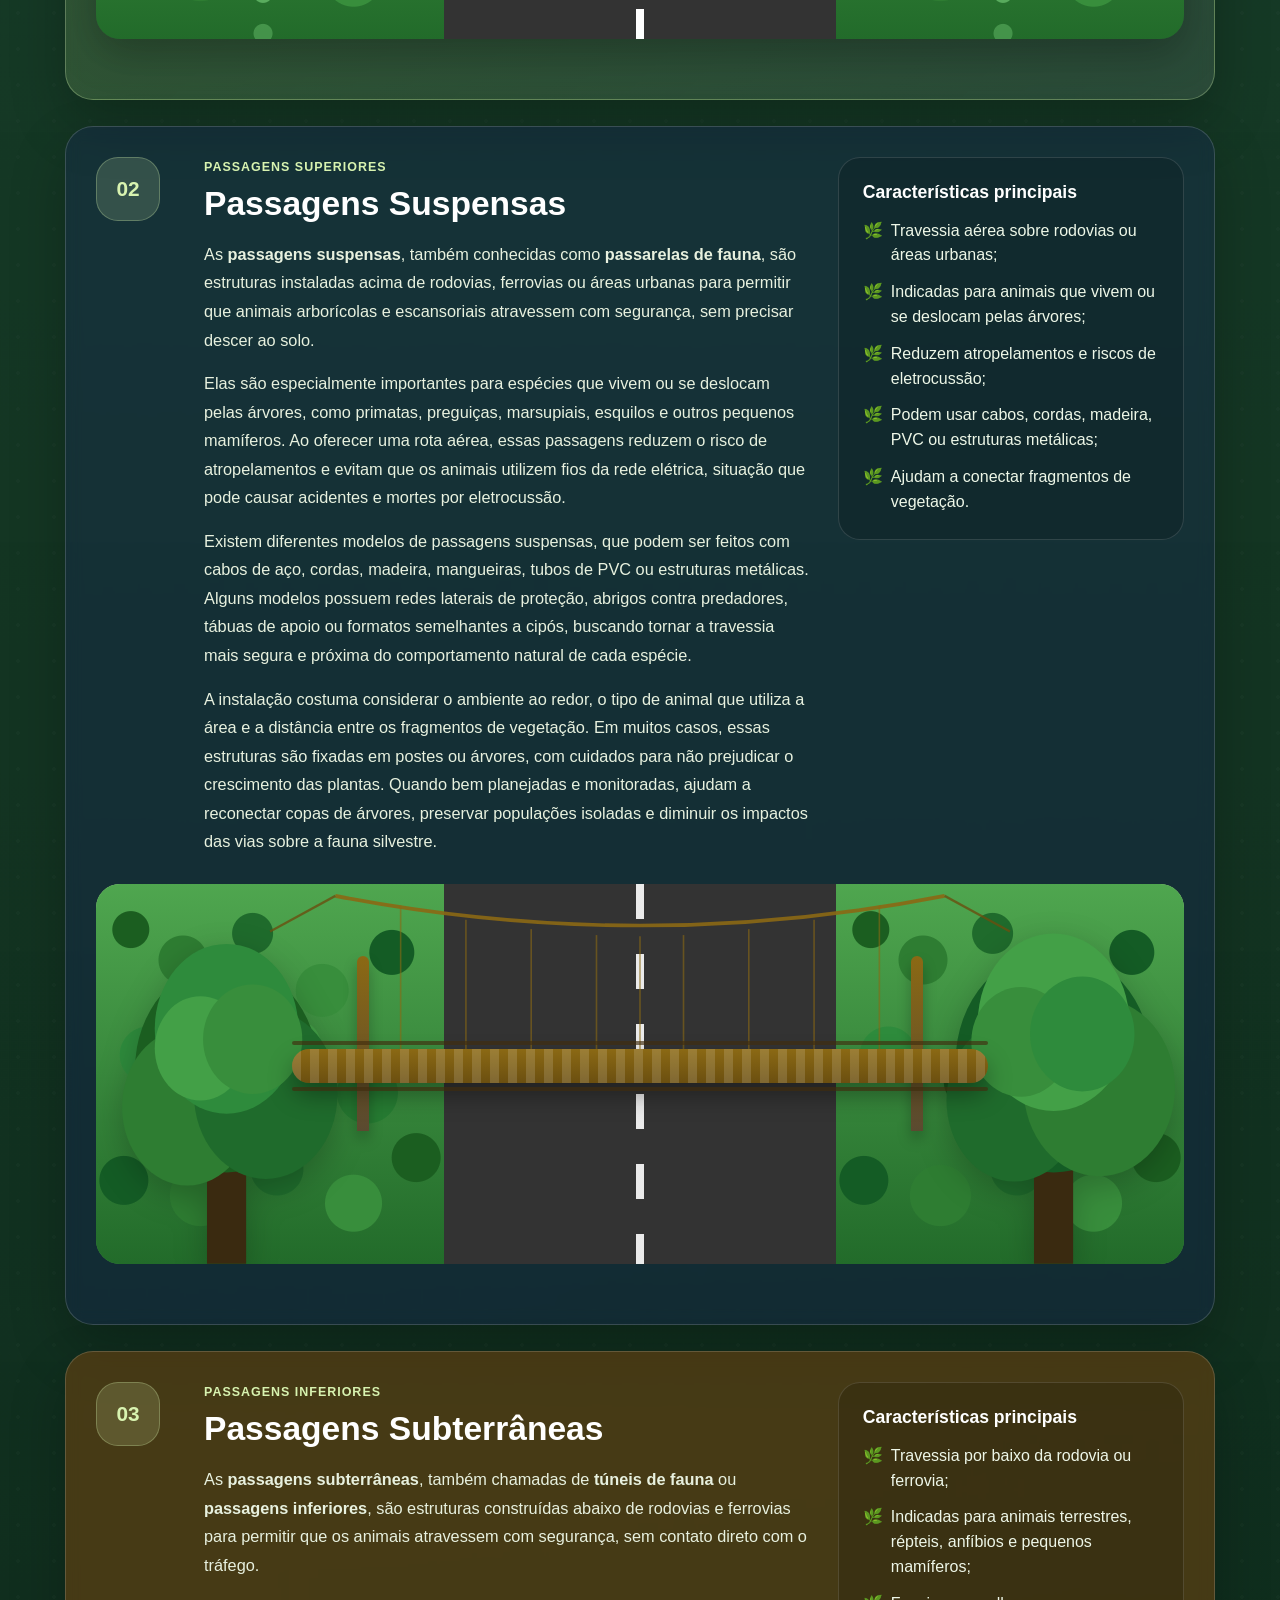
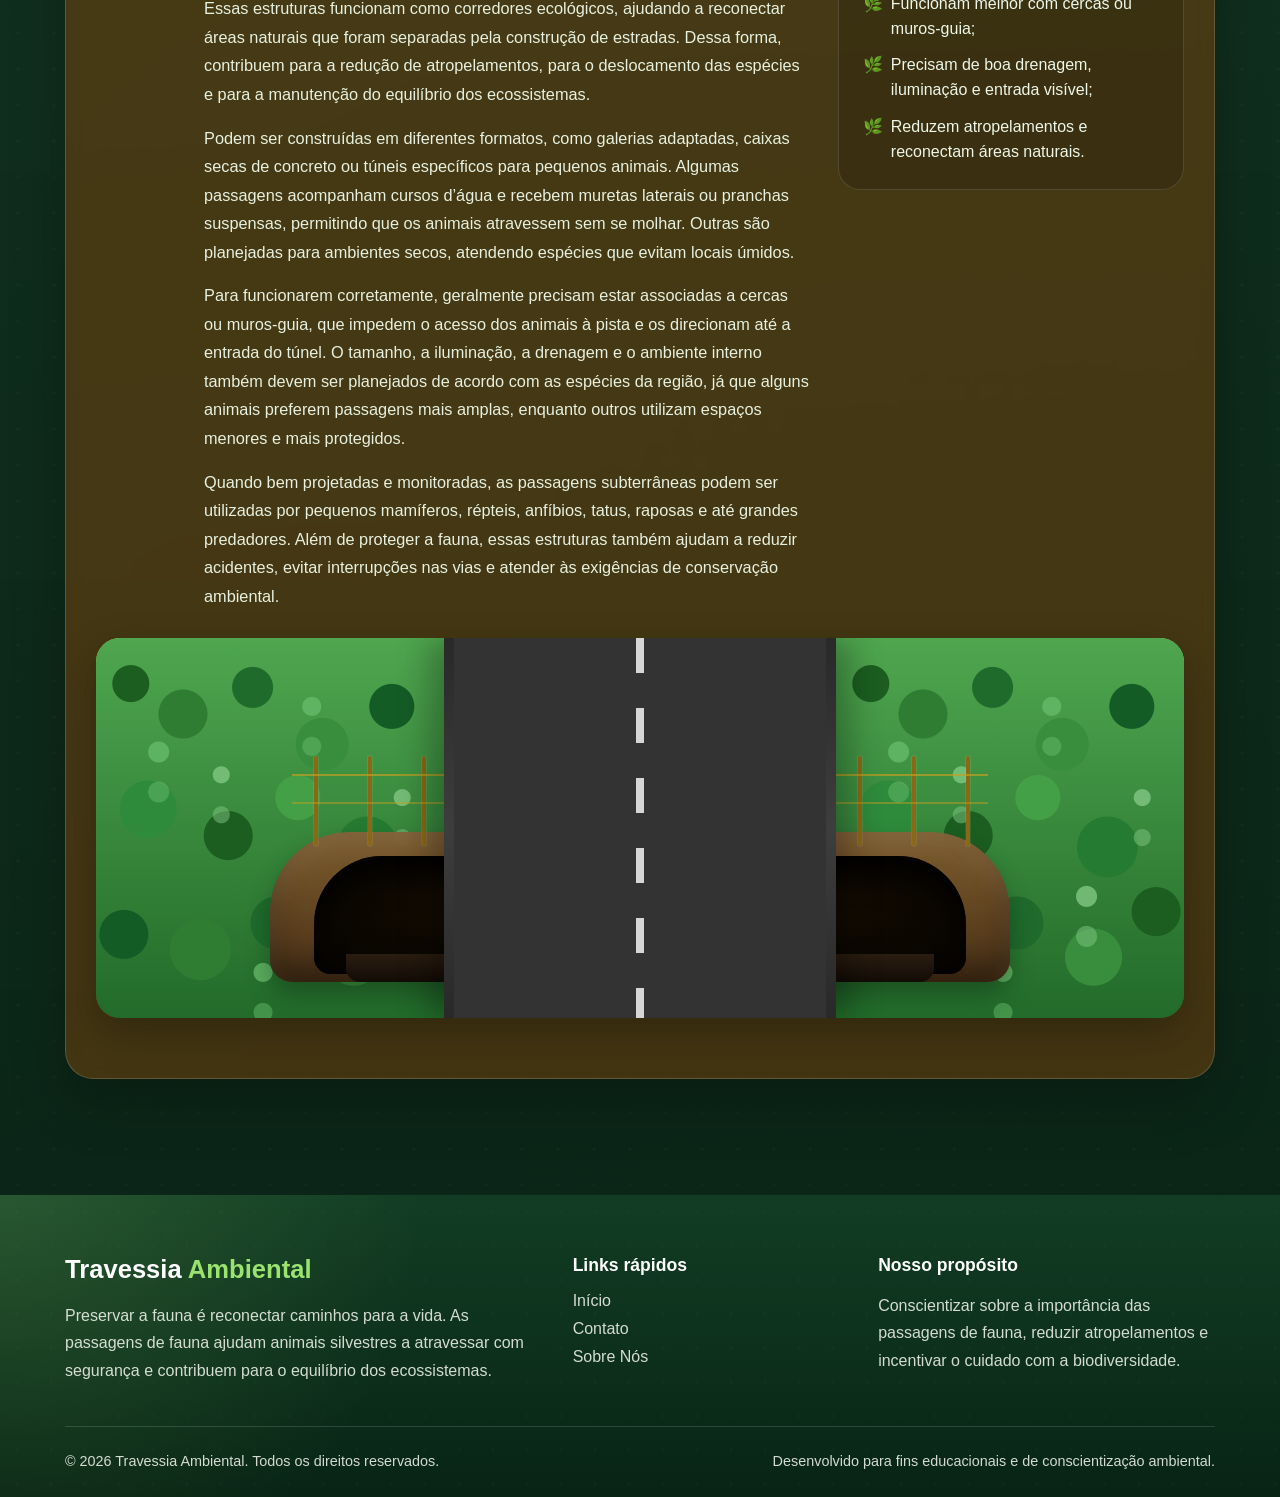
==== commit 7cb5e6ba: "finalizacao index" ====
--- a/index.html
+++ b/index.html
@@ -4,7 +4,7 @@
 <head>
   <meta charset="UTF-8">
   <meta name="viewport" content="width=device-width, initial-scale=1.0">
-  <title>Conheça a Travessia Ambiental | Vamos salvar nossa fauna!</title>
+  <title>Travessia Ambiental | Vamos salvar nossa fauna!</title>
 
   <link rel="stylesheet" href="assets/css/base.css">
   <link rel="stylesheet" href="assets/css/navbar.css">
@@ -15,6 +15,7 @@
   <link rel="stylesheet" href="assets/css/travessia-cenario.css">
   <link rel="stylesheet" href="assets/css/suspenso-cenario.css">
   <link rel="stylesheet" href="assets/css/subterraneo-cenario.css">
+  <link rel="stylesheet" href="assets/css/footer.css">
   <link rel="stylesheet" href="assets/css/responsive.css">
 </head>
 
@@ -28,7 +29,6 @@
 
       <ul class="nav-links" id="navLinks">
         <li><a href="index.html" class="active" aria-current="page">Início</a></li>
-        <li><a href="contPrincipal.html">Saiba Mais</a></li>
         <li><a href="contatoForm.html">Contato</a></li>
         <li><a href="sobreGrupo.html">Sobre Nós</a></li>
       </ul>
@@ -171,7 +171,7 @@
           <div class="tipo-passagem-numero">01</div>
 
           <div class="tipo-passagem-conteudo">
-            <span class="tipo-categoria">Passagens Superiores</span>
+            <span class="tipo-categoria">Viadutos de Fauna</span>
 
             <h3>Viadutos de Fauna, Ecodutos ou Pontes Verdes</h3>
 
@@ -226,10 +226,10 @@
               <div class="passarela">
                 <div class="grama" aria-hidden="true"></div>
 
-                <div class="animal animal-1 animal-esquerda">🐷</div>
-                <div class="animal animal-2 animal-direita">🐵</div>
+                <div class="animal animal-1 animal-esquerda">🦌</div>
+                <div class="animal animal-2 animal-direita">🐆</div>
                 <div class="animal animal-3 animal-esquerda">🦝</div>
-                <div class="animal animal-4 animal-direita">🐰</div>
+                <div class="animal animal-4 animal-direita">🐇</div>
                 <div class="animal animal-5 animal-esquerda">🦊</div>
               </div>
 
@@ -238,7 +238,7 @@
         </article>
 
         <!-- TIPO 2 -->
-        <article class="tipo-passagem-card">
+        <article class="tipo-passagem-suspensa-card">
           <div class="tipo-passagem-numero">02</div>
 
           <div class="tipo-passagem-conteudo">
@@ -247,20 +247,43 @@
             <h3>Passagens Suspensas</h3>
 
             <p>
-              São estruturas aéreas voltadas principalmente para animais arborícolas e escansoriais,
-              como primatas, preguiças, marsupiais e pequenos mamíferos. Elas permitem que esses animais
-              atravessem a via sem descer ao solo.
+              As <strong>passagens suspensas</strong>, também conhecidas como <strong>passarelas de fauna</strong>,
+              são estruturas instaladas acima de rodovias, ferrovias ou áreas urbanas para permitir que animais
+              arborícolas e escansoriais atravessem com segurança, sem precisar descer ao solo.
+            </p>
+
+            <p>
+              Elas são especialmente importantes para espécies que vivem ou se deslocam pelas árvores, como
+              primatas, preguiças, marsupiais, esquilos e outros pequenos mamíferos. Ao oferecer uma rota aérea,
+              essas passagens reduzem o risco de atropelamentos e evitam que os animais utilizem fios da rede
+              elétrica, situação que pode causar acidentes e mortes por eletrocussão.
+            </p>
+
+            <p>
+              Existem diferentes modelos de passagens suspensas, que podem ser feitos com cabos de aço,
+              cordas, madeira, mangueiras, tubos de PVC ou estruturas metálicas. Alguns modelos possuem redes
+              laterais de proteção, abrigos contra predadores, tábuas de apoio ou formatos semelhantes a cipós,
+              buscando tornar a travessia mais segura e próxima do comportamento natural de cada espécie.
+            </p>
+
+            <p>
+              A instalação costuma considerar o ambiente ao redor, o tipo de animal que utiliza a área e a
+              distância entre os fragmentos de vegetação. Em muitos casos, essas estruturas são fixadas em postes
+              ou árvores, com cuidados para não prejudicar o crescimento das plantas. Quando bem planejadas e
+              monitoradas, ajudam a reconectar copas de árvores, preservar populações isoladas e diminuir os
+              impactos das vias sobre a fauna silvestre.
             </p>
           </div>
 
           <aside class="tipo-passagem-info">
-            <h4>Indicadas para</h4>
+            <h4>Características principais</h4>
 
             <ul>
-              <li>Animais que vivem nas árvores;</li>
-              <li>Locais próximos a fragmentos florestais;</li>
-              <li>Áreas com risco de uso da rede elétrica;</li>
-              <li>Travessias em rodovias ou áreas urbanas.</li>
+              <li>Travessia aérea sobre rodovias ou áreas urbanas;</li>
+              <li>Indicadas para animais que vivem ou se deslocam pelas árvores;</li>
+              <li>Reduzem atropelamentos e riscos de eletrocussão;</li>
+              <li>Podem usar cabos, cordas, madeira, PVC ou estruturas metálicas;</li>
+              <li>Ajudam a conectar fragmentos de vegetação.</li>
             </ul>
           </aside>
 
@@ -336,14 +359,14 @@
               <div class="s-animal s-animal-dir sa2">🦥</div>
               <div class="s-animal s-animal-esq sa3">🐿️</div>
               <div class="s-animal s-animal-dir sa4">🦎</div>
-              <div class="s-animal s-animal-esq sa5">🐨</div>
+              <div class="s-animal s-animal-esq sa5">🦝</div>
             </div>
           </section>
 
         </article>
 
         <!-- TIPO 3 -->
-        <article class="tipo-passagem-card">
+        <article class="tipo-passagem-subterranea-card">
           <div class="tipo-passagem-numero">03</div>
 
           <div class="tipo-passagem-conteudo">
@@ -352,20 +375,49 @@
             <h3>Passagens Subterrâneas</h3>
 
             <p>
-              São túneis, galerias ou estruturas construídas abaixo da rodovia, permitindo que os animais
-              atravessem por baixo da via. Costumam ser usadas por pequenos mamíferos, répteis, anfíbios
-              e outras espécies que se deslocam próximas ao solo.
+              As <strong>passagens subterrâneas</strong>, também chamadas de <strong>túneis de fauna</strong>
+              ou <strong>passagens inferiores</strong>, são estruturas construídas abaixo de rodovias e ferrovias
+              para permitir que os animais atravessem com segurança, sem contato direto com o tráfego.
+            </p>
+
+            <p>
+              Essas estruturas funcionam como corredores ecológicos, ajudando a reconectar áreas naturais que foram
+              separadas pela construção de estradas. Dessa forma, contribuem para a redução de atropelamentos,
+              para o deslocamento das espécies e para a manutenção do equilíbrio dos ecossistemas.
+            </p>
+
+            <p>
+              Podem ser construídas em diferentes formatos, como galerias adaptadas, caixas secas de concreto ou
+              túneis específicos para pequenos animais. Algumas passagens acompanham cursos d’água e recebem
+              muretas laterais ou pranchas suspensas, permitindo que os animais atravessem sem se molhar. Outras
+              são planejadas para ambientes secos, atendendo espécies que evitam locais úmidos.
+            </p>
+
+            <p>
+              Para funcionarem corretamente, geralmente precisam estar associadas a cercas ou muros-guia, que
+              impedem o acesso dos animais à pista e os direcionam até a entrada do túnel. O tamanho, a iluminação,
+              a drenagem e o ambiente interno também devem ser planejados de acordo com as espécies da região,
+              já que alguns animais preferem passagens mais amplas, enquanto outros utilizam espaços menores e
+              mais protegidos.
+            </p>
+
+            <p>
+              Quando bem projetadas e monitoradas, as passagens subterrâneas podem ser utilizadas por pequenos
+              mamíferos, répteis, anfíbios, tatus, raposas e até grandes predadores. Além de proteger a fauna, essas
+              estruturas também ajudam a reduzir acidentes, evitar interrupções nas vias e atender às exigências de
+              conservação ambiental.
             </p>
           </div>
 
           <aside class="tipo-passagem-info">
-            <h4>Funcionam melhor com</h4>
+            <h4>Características principais</h4>
 
             <ul>
-              <li>Cercas direcionadoras;</li>
-              <li>Boa drenagem;</li>
-              <li>Entrada ampla e visível;</li>
-              <li>Ambiente interno seco e seguro.</li>
+              <li>Travessia por baixo da rodovia ou ferrovia;</li>
+              <li>Indicadas para animais terrestres, répteis, anfíbios e pequenos mamíferos;</li>
+              <li>Funcionam melhor com cercas ou muros-guia;</li>
+              <li>Precisam de boa drenagem, iluminação e entrada visível;</li>
+              <li>Reduzem atropelamentos e reconectam áreas naturais.</li>
             </ul>
           </aside>
 
@@ -407,7 +459,7 @@
               <!-- Animais -->
               <div class="tunel-animal tunel-animal-esq ta1">🦎</div>
               <div class="tunel-animal tunel-animal-dir ta2">🐢</div>
-              <div class="tunel-animal tunel-animal-esq ta3">🦔</div>
+              <div class="tunel-animal tunel-animal-esq ta3">🐸</div>
               <div class="tunel-animal tunel-animal-dir ta4">🐀</div>
             </div>
           </section>
@@ -418,6 +470,52 @@
     </section>
 
   </main>
+  <footer class="site-footer">
+    <div class="footer-container">
+
+      <div class="footer-brand">
+        <a href="index.html" class="footer-logo">
+          Travessia <span>Ambiental</span>
+        </a>
+
+        <p>
+          Preservar a fauna é reconectar caminhos para a vida.
+          As passagens de fauna ajudam animais silvestres a atravessar com segurança
+          e contribuem para o equilíbrio dos ecossistemas.
+        </p>
+      </div>
+
+      <nav class="footer-nav" aria-label="Links do rodapé">
+        <h2>Links rápidos</h2>
+
+        <ul>
+          <li><a href="index.html">Início</a></li>
+          <li><a href="contatoForm.html">Contato</a></li>
+          <li><a href="sobreGrupo.html">Sobre Nós</a></li>
+        </ul>
+      </nav>
+
+      <div class="footer-message">
+        <h2>Nosso propósito</h2>
+
+        <p>
+          Conscientizar sobre a importância das passagens de fauna,
+          reduzir atropelamentos e incentivar o cuidado com a biodiversidade.
+        </p>
+      </div>
+
+    </div>
+
+    <div class="footer-bottom">
+      <p>
+        &copy; 2026 Travessia Ambiental. Todos os direitos reservados.
+      </p>
+
+      <p>
+        Desenvolvido para fins educacionais e de conscientização ambiental.
+      </p>
+    </div>
+  </footer>
 
   <script src="assets/js/galeria.js"></script>
   <script src="assets/js/travessia.js"></script>
--- a/assets/css/tipos-passagens.css
+++ b/assets/css/tipos-passagens.css
@@ -69,7 +69,37 @@
   margin-bottom: 26px;
   padding: 30px;
   border-radius: 28px;
-  background: rgba(255, 255, 255, 0.09);
+  background: rgba(38, 10, 248, 0.09);
+  border: 1px solid rgba(255, 255, 255, 0.16);
+  box-shadow: 0 24px 55px rgba(0, 0, 0, 0.23);
+  backdrop-filter: blur(8px);
+}
+
+.tipo-passagem-suspensa-card {
+  position: relative;
+  display: grid;
+  grid-template-columns: 80px 1.4fr 0.8fr;
+  gap: 28px;
+  align-items: start;
+  margin-bottom: 26px;
+  padding: 30px;
+  border-radius: 28px;
+  background: rgba(38, 10, 248, 0.09);
+  border: 1px solid rgba(255, 255, 255, 0.16);
+  box-shadow: 0 24px 55px rgba(0, 0, 0, 0.23);
+  backdrop-filter: blur(8px);
+}
+
+.tipo-passagem-subterranea-card {
+  position: relative;
+  display: grid;
+  grid-template-columns: 80px 1.4fr 0.8fr;
+  gap: 28px;
+  align-items: start;
+  margin-bottom: 26px;
+  padding: 30px;
+  border-radius: 28px;
+  background: rgba(149, 78, 11, 0.408);
   border: 1px solid rgba(255, 255, 255, 0.16);
   box-shadow: 0 24px 55px rgba(0, 0, 0, 0.23);
   backdrop-filter: blur(8px);
--- a/assets/css/travessia-cenario.css
+++ b/assets/css/travessia-cenario.css
@@ -2,7 +2,6 @@
     min-height: 120vh;
     padding: 80px 5%;
     background: linear-gradient(#dff5d7, #8ecf7b);
-    overflow: hidden;
     grid-column: 1 / -1;
 }
 
--- a/assets/css/footer.css
+++ b/assets/css/footer.css
@@ -0,0 +1,84 @@
+.site-footer {
+  position: relative;
+  padding: 60px 20px 24px;
+  background:
+    radial-gradient(circle at top left, rgba(155, 226, 111, 0.16), transparent 32%),
+    linear-gradient(180deg, #123d24 0%, #082414 100%);
+  color: #f4f8ef;
+  overflow: hidden;
+}
+
+.site-footer::before {
+  content: "";
+  position: absolute;
+  inset: 0;
+  background-image: radial-gradient(circle, rgba(255, 255, 255, 0.08) 2px, transparent 2px);
+  background-size: 34px 34px;
+  opacity: 0.16;
+  pointer-events: none;
+}
+
+.footer-container {
+  position: relative;
+  z-index: 1;
+  max-width: 1150px;
+  margin: 0 auto;
+  display: grid;
+  grid-template-columns: 1.4fr 0.8fr 1fr;
+  gap: 36px;
+}
+
+.footer-logo {
+  display: inline-block;
+  margin-bottom: 18px;
+  color: #ffffff;
+  font-size: 1.6rem;
+  font-weight: 800;
+}
+
+.footer-logo span {
+  color: #9be26f;
+}
+
+.footer-brand p,
+.footer-message p,
+.footer-bottom p {
+  color: rgba(244, 248, 239, 0.86);
+  line-height: 1.7;
+}
+
+.footer-nav h2,
+.footer-message h2 {
+  margin-bottom: 16px;
+  color: #ffffff;
+  font-size: 1.1rem;
+}
+
+.footer-nav ul {
+  display: flex;
+  flex-direction: column;
+  gap: 10px;
+}
+
+.footer-nav a {
+  color: rgba(244, 248, 239, 0.86);
+  transition: color 0.2s ease, padding-left 0.2s ease;
+}
+
+.footer-nav a:hover {
+  color: #9be26f;
+  padding-left: 4px;
+}
+
+.footer-bottom {
+  position: relative;
+  z-index: 1;
+  max-width: 1150px;
+  margin: 42px auto 0;
+  padding-top: 22px;
+  border-top: 1px solid rgba(255, 255, 255, 0.14);
+  display: flex;
+  justify-content: space-between;
+  gap: 20px;
+  font-size: 0.9rem;
+}
--- a/assets/css/responsive.css
+++ b/assets/css/responsive.css
@@ -137,4 +137,24 @@
     .animal-direita {
         right: -90px;
     }
+}
+
+@media (max-width: 768px) {
+  .footer-container {
+    grid-template-columns: 1fr;
+    gap: 28px;
+  }
+
+  .site-footer {
+    padding: 48px 18px 24px;
+  }
+
+  .footer-bottom {
+    flex-direction: column;
+    text-align: center;
+  }
+
+  .footer-logo {
+    font-size: 1.4rem;
+  }
 }
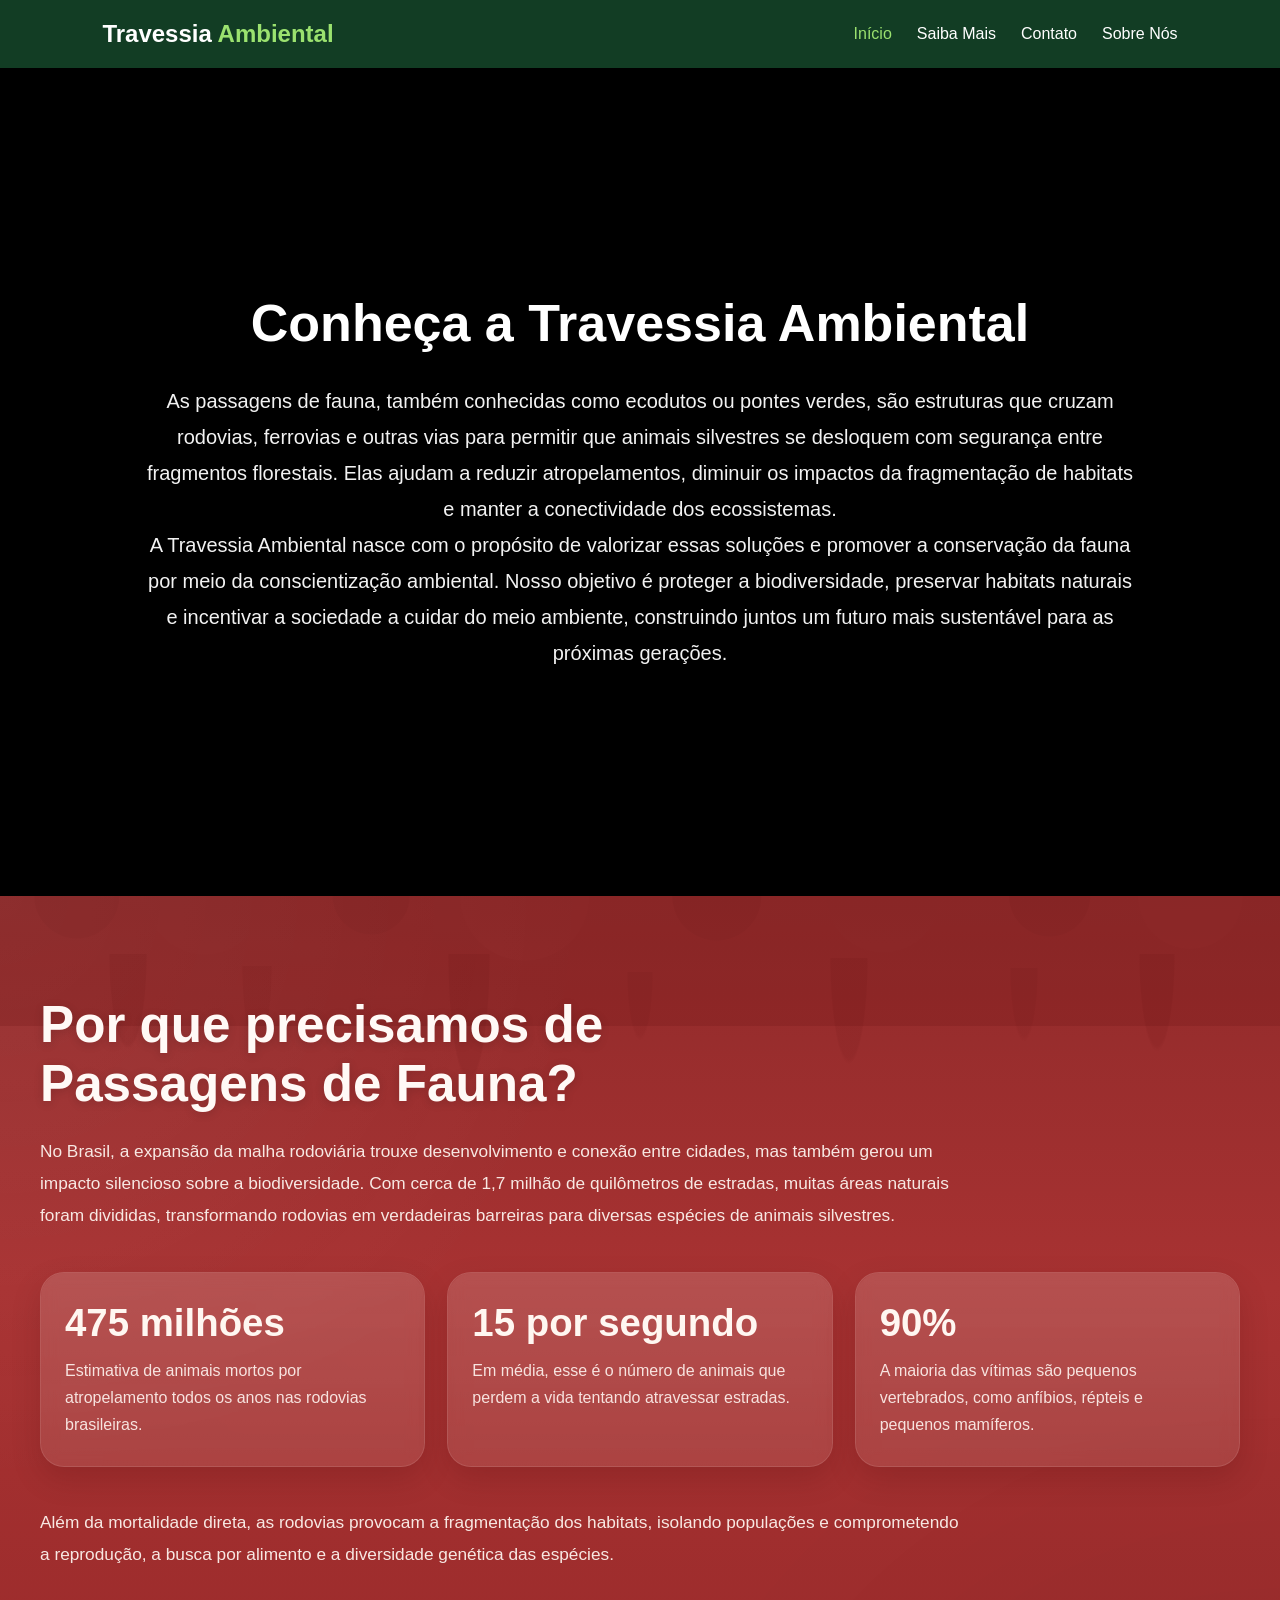
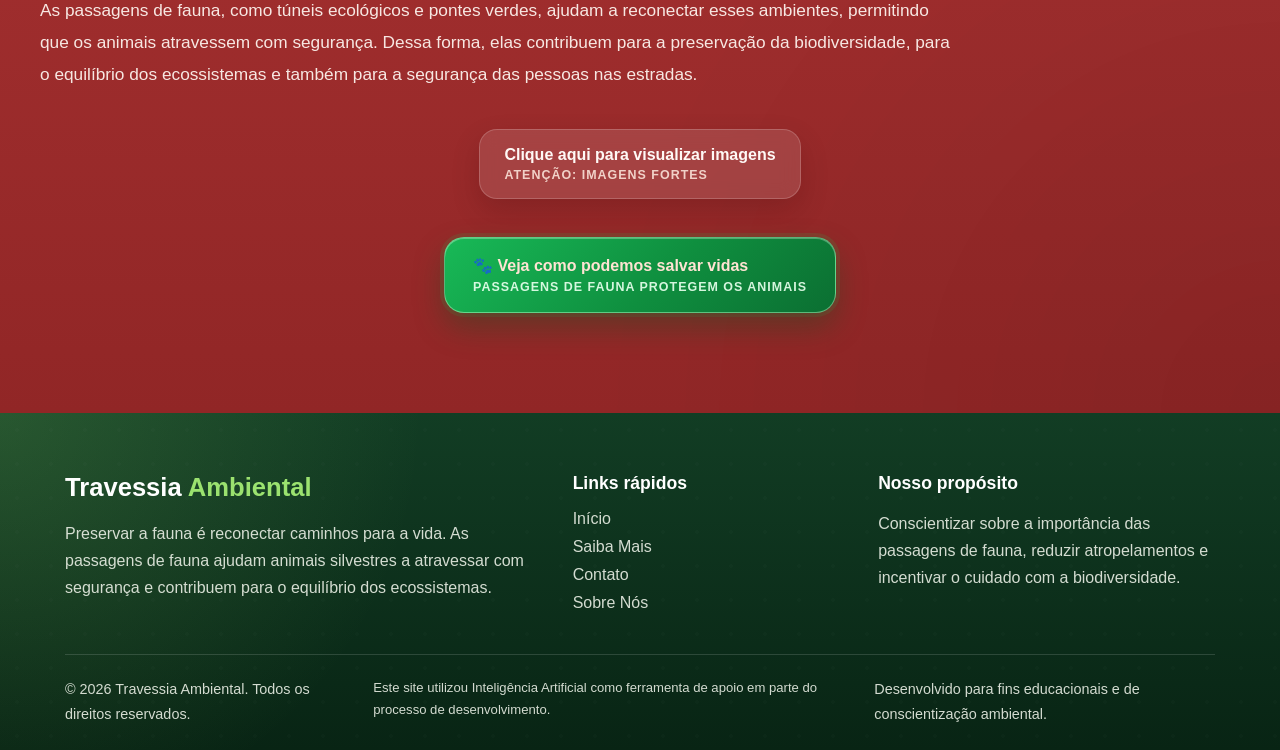
==== commit 967ae64d: "Revisao das fotos do grupo | separacao do header e footer do html geral | mensagem de uso de ia | cr" ====
--- a/index.html
+++ b/index.html
@@ -11,29 +11,13 @@
   <link rel="stylesheet" href="assets/css/hero.css">
   <link rel="stylesheet" href="assets/css/contexto-fauna.css">
   <link rel="stylesheet" href="assets/css/galeria-modal.css">
-  <link rel="stylesheet" href="assets/css/tipos-passagens.css">
-  <link rel="stylesheet" href="assets/css/travessia-cenario.css">
-  <link rel="stylesheet" href="assets/css/suspenso-cenario.css">
-  <link rel="stylesheet" href="assets/css/subterraneo-cenario.css">
   <link rel="stylesheet" href="assets/css/footer.css">
   <link rel="stylesheet" href="assets/css/responsive.css">
 </head>
 
 <body>
 
-  <header>
-    <nav class="navbar" aria-label="Menu principal">
-      <a href="index.html" class="logo" aria-label="Página inicial da Travessia Ambiental">
-        Travessia <span>Ambiental</span>
-      </a>
-
-      <ul class="nav-links" id="navLinks">
-        <li><a href="index.html" class="active" aria-current="page">Início</a></li>
-        <li><a href="contatoForm.html">Contato</a></li>
-        <li><a href="sobreGrupo.html">Sobre Nós</a></li>
-      </ul>
-    </nav>
-  </header>
+  <div data-include="components/header.html"></div>
 
   <main>
 
@@ -148,375 +132,21 @@
           </div>
         </div>
       </div>
-    </section>
 
-    <section class="tipos-passagens-section" id="tipos-passagens">
-      <div class="tipos-passagens-container">
+      <div class="galeria-alerta">
+        <a href="saibaMais.html" class="btn-galeria-salvar">
+          🐾 Veja como podemos salvar vidas
+          <span>Passagens de fauna protegem os animais</span>
+        </a>
+      </div>
 
-        <div class="tipos-passagens-header">
-          <span class="section-tag">Tipos de Passagens de Fauna</span>
-
-          <h2>Estruturas criadas para reconectar a vida silvestre</h2>
-
-          <p>
-            As passagens de fauna podem ser construídas de diferentes formas, dependendo do tipo de animal,
-            do ambiente ao redor da via e das características da rodovia. Entre elas, estão as passagens
-            superiores, subterrâneas e suspensas, todas com o objetivo de reduzir atropelamentos e permitir
-            o deslocamento seguro da fauna.
-          </p>
-        </div>
-
-        <!-- TIPO 1 -->
-        <article class="tipo-passagem-card tipo-destaque">
-          <div class="tipo-passagem-numero">01</div>
-
-          <div class="tipo-passagem-conteudo">
-            <span class="tipo-categoria">Viadutos de Fauna</span>
-
-            <h3>Viadutos de Fauna, Ecodutos ou Pontes Verdes</h3>
-
-            <p>
-              Os <strong>viadutos de fauna</strong>, também chamados de <strong>ecodutos</strong> ou
-              <strong>pontes verdes</strong>, são estruturas construídas sobre rodovias para permitir que
-              animais silvestres atravessem a via sem contato direto com o tráfego.
-            </p>
-
-            <p>
-              Diferente de uma ponte comum, essas estruturas são cobertas por solo, vegetação nativa,
-              troncos, pedras e outros elementos naturais, tornando a travessia mais parecida com o habitat
-              dos animais. Dessa forma, ajudam a reconectar fragmentos de floresta separados pela estrada.
-            </p>
-
-            <p>
-              Geralmente possuem grande largura, podendo variar entre <strong>40 e 100 metros</strong>.
-              São especialmente importantes para grandes mamíferos, como antas, cervos, onças e outros
-              animais que precisam de áreas amplas para se deslocar. Quando bem planejados, também podem
-              ser utilizados por espécies menores, desde que ofereçam abrigo, sombra e vegetação adequada.
-            </p>
-          </div>
-
-          <aside class="tipo-passagem-info">
-            <h4>Características principais</h4>
-
-            <ul>
-              <li>Travessia por cima da rodovia;</li>
-              <li>Cobertura com solo e vegetação nativa;</li>
-              <li>Reconexão de áreas naturais fragmentadas;</li>
-              <li>Redução de atropelamentos;</li>
-              <li>Uso por grandes mamíferos e pequenos animais.</li>
-            </ul>
-          </aside>
-
-          <section class="travessia-section" id="travessia" aria-labelledby="titulo-travessia">
-
-            <div class="cenario"
-              aria-label="Animação mostrando animais atravessando uma passarela verde sobre uma rodovia">
-
-              <div class="floresta floresta-esquerda" aria-hidden="true"></div>
-              <div class="floresta floresta-direita" aria-hidden="true"></div>
-
-              <div class="rodovia" aria-hidden="true">
-                <div class="faixa"></div>
-
-                <div class="carro carro-1"></div>
-                <div class="carro carro-2"></div>
-                <div class="carro carro-3"></div>
-              </div>
-
-              <div class="passarela">
-                <div class="grama" aria-hidden="true"></div>
-
-                <div class="animal animal-1 animal-esquerda">🦌</div>
-                <div class="animal animal-2 animal-direita">🐆</div>
-                <div class="animal animal-3 animal-esquerda">🦝</div>
-                <div class="animal animal-4 animal-direita">🐇</div>
-                <div class="animal animal-5 animal-esquerda">🦊</div>
-              </div>
-
-            </div>
-          </section>
-        </article>
-
-        <!-- TIPO 2 -->
-        <article class="tipo-passagem-suspensa-card">
-          <div class="tipo-passagem-numero">02</div>
-
-          <div class="tipo-passagem-conteudo">
-            <span class="tipo-categoria">Passagens Superiores</span>
-
-            <h3>Passagens Suspensas</h3>
-
-            <p>
-              As <strong>passagens suspensas</strong>, também conhecidas como <strong>passarelas de fauna</strong>,
-              são estruturas instaladas acima de rodovias, ferrovias ou áreas urbanas para permitir que animais
-              arborícolas e escansoriais atravessem com segurança, sem precisar descer ao solo.
-            </p>
-
-            <p>
-              Elas são especialmente importantes para espécies que vivem ou se deslocam pelas árvores, como
-              primatas, preguiças, marsupiais, esquilos e outros pequenos mamíferos. Ao oferecer uma rota aérea,
-              essas passagens reduzem o risco de atropelamentos e evitam que os animais utilizem fios da rede
-              elétrica, situação que pode causar acidentes e mortes por eletrocussão.
-            </p>
-
-            <p>
-              Existem diferentes modelos de passagens suspensas, que podem ser feitos com cabos de aço,
-              cordas, madeira, mangueiras, tubos de PVC ou estruturas metálicas. Alguns modelos possuem redes
-              laterais de proteção, abrigos contra predadores, tábuas de apoio ou formatos semelhantes a cipós,
-              buscando tornar a travessia mais segura e próxima do comportamento natural de cada espécie.
-            </p>
-
-            <p>
-              A instalação costuma considerar o ambiente ao redor, o tipo de animal que utiliza a área e a
-              distância entre os fragmentos de vegetação. Em muitos casos, essas estruturas são fixadas em postes
-              ou árvores, com cuidados para não prejudicar o crescimento das plantas. Quando bem planejadas e
-              monitoradas, ajudam a reconectar copas de árvores, preservar populações isoladas e diminuir os
-              impactos das vias sobre a fauna silvestre.
-            </p>
-          </div>
-
-          <aside class="tipo-passagem-info">
-            <h4>Características principais</h4>
-
-            <ul>
-              <li>Travessia aérea sobre rodovias ou áreas urbanas;</li>
-              <li>Indicadas para animais que vivem ou se deslocam pelas árvores;</li>
-              <li>Reduzem atropelamentos e riscos de eletrocussão;</li>
-              <li>Podem usar cabos, cordas, madeira, PVC ou estruturas metálicas;</li>
-              <li>Ajudam a conectar fragmentos de vegetação.</li>
-            </ul>
-          </aside>
-
-          <section class="suspensa-section">
-            <div class="suspensa-cenario"
-              aria-label="Animação mostrando animais atravessando uma passarela suspensa sobre uma rodovia">
-
-              <div class="s-ceu"></div>
-
-              <!-- Árvores esquerda -->
-              <div class="s-arvore s-arvore-esq">
-                <svg viewBox="0 0 200 320" xmlns="http://www.w3.org/2000/svg">
-                  <rect x="85" y="200" width="30" height="120" fill="#3a2a10" />
-                  <ellipse cx="100" cy="170" rx="70" ry="80" fill="#1b5e20" />
-                  <ellipse cx="70" cy="200" rx="50" ry="60" fill="#2e7d32" />
-                  <ellipse cx="130" cy="190" rx="55" ry="65" fill="#1f6b2c" />
-                  <ellipse cx="100" cy="140" rx="55" ry="65" fill="#2e8b3c" />
-                  <ellipse cx="80" cy="155" rx="35" ry="40" fill="#43a047" />
-                  <ellipse cx="120" cy="148" rx="38" ry="42" fill="#388e3c" />
-                </svg>
-              </div>
-
-              <!-- Árvores direita -->
-              <div class="s-arvore s-arvore-dir">
-                <svg viewBox="0 0 200 320" xmlns="http://www.w3.org/2000/svg">
-                  <rect x="85" y="200" width="30" height="120" fill="#3a2a10" />
-                  <ellipse cx="100" cy="165" rx="75" ry="85" fill="#145c25" />
-                  <ellipse cx="70" cy="195" rx="52" ry="62" fill="#1f6b2c" />
-                  <ellipse cx="135" cy="185" rx="58" ry="68" fill="#2e7d32" />
-                  <ellipse cx="100" cy="135" rx="58" ry="68" fill="#43a047" />
-                  <ellipse cx="75" cy="150" rx="38" ry="42" fill="#388e3c" />
-                  <ellipse cx="122" cy="144" rx="40" ry="44" fill="#2e8b3c" />
-                </svg>
-              </div>
-
-              <!-- Rodovia -->
-              <div class="s-rodovia">
-                <div class="s-faixa"></div>
-                <div class="s-carro s-carro-1"></div>
-                <div class="s-carro s-carro-2"></div>
-                <div class="s-carro s-carro-3"></div>
-              </div>
-
-              <!-- Postes -->
-              <div class="s-poste s-poste-esq"></div>
-              <div class="s-poste s-poste-dir"></div>
-
-              <!-- Cordas via SVG -->
-              <svg class="s-corda-svg" viewBox="0 0 1000 320" preserveAspectRatio="none"
-                xmlns="http://www.w3.org/2000/svg">
-                <!-- Cabo principal de sustentação (catenária) -->
-                <path d="M220,10 Q500,60 780,10" fill="none" stroke="#8B6914" stroke-width="3" opacity="0.9" />
-                <!-- Cabos verticais (pendurais) -->
-                <line x1="280" y1="18" x2="280" y2="145" stroke="#8B6914" stroke-width="1.5" opacity="0.6" />
-                <line x1="340" y1="30" x2="340" y2="145" stroke="#8B6914" stroke-width="1.5" opacity="0.6" />
-                <line x1="400" y1="38" x2="400" y2="145" stroke="#8B6914" stroke-width="1.5" opacity="0.6" />
-                <line x1="460" y1="43" x2="460" y2="145" stroke="#8B6914" stroke-width="1.5" opacity="0.6" />
-                <line x1="500" y1="44" x2="500" y2="145" stroke="#8B6914" stroke-width="1.5" opacity="0.6" />
-                <line x1="540" y1="43" x2="540" y2="145" stroke="#8B6914" stroke-width="1.5" opacity="0.6" />
-                <line x1="600" y1="38" x2="600" y2="145" stroke="#8B6914" stroke-width="1.5" opacity="0.6" />
-                <line x1="660" y1="30" x2="660" y2="145" stroke="#8B6914" stroke-width="1.5" opacity="0.6" />
-                <line x1="720" y1="18" x2="720" y2="145" stroke="#8B6914" stroke-width="1.5" opacity="0.6" />
-                <!-- Cabo de ancoragem nas árvores -->
-                <line x1="220" y1="10" x2="160" y2="40" stroke="#6B4F10" stroke-width="2" opacity="0.8" />
-                <line x1="780" y1="10" x2="840" y2="40" stroke="#6B4F10" stroke-width="2" opacity="0.8" />
-              </svg>
-
-              <!-- Passarela -->
-              <div class="s-passarela"></div>
-
-              <!-- Animais -->
-              <div class="s-animal s-animal-esq sa1">🐒</div>
-              <div class="s-animal s-animal-dir sa2">🦥</div>
-              <div class="s-animal s-animal-esq sa3">🐿️</div>
-              <div class="s-animal s-animal-dir sa4">🦎</div>
-              <div class="s-animal s-animal-esq sa5">🦝</div>
-            </div>
-          </section>
-
-        </article>
-
-        <!-- TIPO 3 -->
-        <article class="tipo-passagem-subterranea-card">
-          <div class="tipo-passagem-numero">03</div>
-
-          <div class="tipo-passagem-conteudo">
-            <span class="tipo-categoria">Passagens Inferiores</span>
-
-            <h3>Passagens Subterrâneas</h3>
-
-            <p>
-              As <strong>passagens subterrâneas</strong>, também chamadas de <strong>túneis de fauna</strong>
-              ou <strong>passagens inferiores</strong>, são estruturas construídas abaixo de rodovias e ferrovias
-              para permitir que os animais atravessem com segurança, sem contato direto com o tráfego.
-            </p>
-
-            <p>
-              Essas estruturas funcionam como corredores ecológicos, ajudando a reconectar áreas naturais que foram
-              separadas pela construção de estradas. Dessa forma, contribuem para a redução de atropelamentos,
-              para o deslocamento das espécies e para a manutenção do equilíbrio dos ecossistemas.
-            </p>
-
-            <p>
-              Podem ser construídas em diferentes formatos, como galerias adaptadas, caixas secas de concreto ou
-              túneis específicos para pequenos animais. Algumas passagens acompanham cursos d’água e recebem
-              muretas laterais ou pranchas suspensas, permitindo que os animais atravessem sem se molhar. Outras
-              são planejadas para ambientes secos, atendendo espécies que evitam locais úmidos.
-            </p>
-
-            <p>
-              Para funcionarem corretamente, geralmente precisam estar associadas a cercas ou muros-guia, que
-              impedem o acesso dos animais à pista e os direcionam até a entrada do túnel. O tamanho, a iluminação,
-              a drenagem e o ambiente interno também devem ser planejados de acordo com as espécies da região,
-              já que alguns animais preferem passagens mais amplas, enquanto outros utilizam espaços menores e
-              mais protegidos.
-            </p>
-
-            <p>
-              Quando bem projetadas e monitoradas, as passagens subterrâneas podem ser utilizadas por pequenos
-              mamíferos, répteis, anfíbios, tatus, raposas e até grandes predadores. Além de proteger a fauna, essas
-              estruturas também ajudam a reduzir acidentes, evitar interrupções nas vias e atender às exigências de
-              conservação ambiental.
-            </p>
-          </div>
-
-          <aside class="tipo-passagem-info">
-            <h4>Características principais</h4>
-
-            <ul>
-              <li>Travessia por baixo da rodovia ou ferrovia;</li>
-              <li>Indicadas para animais terrestres, répteis, anfíbios e pequenos mamíferos;</li>
-              <li>Funcionam melhor com cercas ou muros-guia;</li>
-              <li>Precisam de boa drenagem, iluminação e entrada visível;</li>
-              <li>Reduzem atropelamentos e reconectam áreas naturais.</li>
-            </ul>
-          </aside>
-
-          <section class="tunel-section">
-            <div class="tunel-cenario" aria-label="Animação mostrando animais atravessando um túnel sob uma rodovia">
-
-              <!-- Terra dos lados -->
-              <div class="tunel-terra tunel-terra-esq"></div>
-              <div class="tunel-terra tunel-terra-dir"></div>
-
-              <!-- Solo + asfalto + carros no topo -->
-              <div class="tunel-solo"></div>
-              <div class="tunel-asfalto"></div>
-              <div class="tunel-faixa"></div>
-              <div class="tunel-carro tunel-carro-1"></div>
-              <div class="tunel-carro tunel-carro-2"></div>
-              <div class="tunel-carro tunel-carro-3"></div>
-
-              <!-- Cercas direcionadoras -->
-              <div class="tunel-cerca">
-                <div class="tunel-cerca-bar" style="left:20%"></div>
-                <div class="tunel-cerca-bar" style="left:25%"></div>
-                <div class="tunel-cerca-bar" style="left:30%"></div>
-                <div class="tunel-cerca-bar" style="left:35%"></div>
-                <div class="tunel-cerca-bar" style="left:65%"></div>
-                <div class="tunel-cerca-bar" style="left:70%"></div>
-                <div class="tunel-cerca-bar" style="left:75%"></div>
-                <div class="tunel-cerca-bar" style="left:80%"></div>
-                <div class="tunel-cerca-fio"></div>
-                <div class="tunel-cerca-fio2"></div>
-              </div>
-
-              <!-- Galeria subterrânea -->
-              <div class="tunel-galeria"></div>
-              <div class="tunel-interior"></div>
-              <div class="tunel-piso"></div>
-              <div class="tunel-drenagem"></div>
-
-              <!-- Animais -->
-              <div class="tunel-animal tunel-animal-esq ta1">🦎</div>
-              <div class="tunel-animal tunel-animal-dir ta2">🐢</div>
-              <div class="tunel-animal tunel-animal-esq ta3">🐸</div>
-              <div class="tunel-animal tunel-animal-dir ta4">🐀</div>
-            </div>
-          </section>
-
-        </article>
-
-      </div>
     </section>
 
   </main>
-  <footer class="site-footer">
-    <div class="footer-container">
 
-      <div class="footer-brand">
-        <a href="index.html" class="footer-logo">
-          Travessia <span>Ambiental</span>
-        </a>
+  <div data-include="components/footer.html"></div>
 
-        <p>
-          Preservar a fauna é reconectar caminhos para a vida.
-          As passagens de fauna ajudam animais silvestres a atravessar com segurança
-          e contribuem para o equilíbrio dos ecossistemas.
-        </p>
-      </div>
-
-      <nav class="footer-nav" aria-label="Links do rodapé">
-        <h2>Links rápidos</h2>
-
-        <ul>
-          <li><a href="index.html">Início</a></li>
-          <li><a href="contatoForm.html">Contato</a></li>
-          <li><a href="sobreGrupo.html">Sobre Nós</a></li>
-        </ul>
-      </nav>
-
-      <div class="footer-message">
-        <h2>Nosso propósito</h2>
-
-        <p>
-          Conscientizar sobre a importância das passagens de fauna,
-          reduzir atropelamentos e incentivar o cuidado com a biodiversidade.
-        </p>
-      </div>
-
-    </div>
-
-    <div class="footer-bottom">
-      <p>
-        &copy; 2026 Travessia Ambiental. Todos os direitos reservados.
-      </p>
-
-      <p>
-        Desenvolvido para fins educacionais e de conscientização ambiental.
-      </p>
-    </div>
-  </footer>
-
+  <script src="assets/js/includes.js"></script>
   <script src="assets/js/galeria.js"></script>
   <script src="assets/js/travessia.js"></script>
 
--- a/assets/css/galeria-modal.css
+++ b/assets/css/galeria-modal.css
@@ -163,4 +163,100 @@
 
 body.modal-aberto {
     overflow: hidden;
+}
+
+.btn-galeria-salvar {
+    display: inline-flex;
+    flex-direction: column;
+    align-items: flex-start;
+    gap: 5px;
+    padding: 18px 28px;
+    border: 0;
+    border-radius: 20px;
+    background:
+        linear-gradient(135deg, #18b957 0%, #0f8f3f 55%, #0b6f32 100%);
+    color: #ffffff;
+    font-size: 1rem;
+    font-weight: 800;
+    cursor: pointer;
+    text-decoration: none;
+    border: 1px solid rgba(190, 255, 205, 0.45);
+    box-shadow:
+        0 14px 30px rgba(7, 82, 34, 0.35),
+        0 0 0 4px rgba(40, 210, 95, 0.12),
+        inset 0 1px 0 rgba(255, 255, 255, 0.28);
+    backdrop-filter: blur(8px);
+    transition:
+        transform 0.2s ease,
+        background 0.2s ease,
+        box-shadow 0.2s ease,
+        filter 0.2s ease;
+    animation: pulsarSalvarAnimais 2.4s ease-in-out infinite;
+}
+
+.btn-galeria-salvar:hover {
+    color: #ffffff;
+    transform: translateY(-4px) scale(1.02);
+    background:
+        linear-gradient(135deg, #22d86a 0%, #10a94b 55%, #087232 100%);
+    box-shadow:
+        0 18px 38px rgba(7, 82, 34, 0.45),
+        0 0 0 6px rgba(40, 210, 95, 0.18),
+        0 0 24px rgba(78, 255, 130, 0.28),
+        inset 0 1px 0 rgba(255, 255, 255, 0.35);
+    filter: saturate(1.08);
+}
+
+.btn-galeria-salvar span {
+    font-size: 0.78rem;
+    font-weight: 800;
+    letter-spacing: 0.08em;
+    text-transform: uppercase;
+    color: rgba(230, 255, 235, 0.92);
+}
+
+.btn-galeria-salvar:active {
+    transform: translateY(-1px) scale(0.99);
+}
+
+.btn-galeria-salvar:focus-visible {
+    outline: 3px solid rgba(190, 255, 205, 0.95);
+    outline-offset: 4px;
+}
+
+.btn-galeria-salvar,
+.btn-galeria-salvar *,
+.btn-galeria-salvar:hover,
+.btn-galeria-salvar:hover *,
+.btn-galeria-salvar:focus,
+.btn-galeria-salvar:focus *,
+.btn-galeria-salvar:active,
+.btn-galeria-salvar:active *,
+.btn-galeria-salvar:visited,
+.btn-galeria-salvar:visited * {
+    text-decoration: none !important;
+}
+
+@keyframes pulsarSalvarAnimais {
+    0% {
+        box-shadow:
+            0 14px 30px rgba(7, 82, 34, 0.35),
+            0 0 0 4px rgba(40, 210, 95, 0.12),
+            inset 0 1px 0 rgba(255, 255, 255, 0.28);
+    }
+
+    50% {
+        box-shadow:
+            0 16px 36px rgba(7, 82, 34, 0.42),
+            0 0 0 8px rgba(40, 210, 95, 0.18),
+            0 0 22px rgba(90, 255, 135, 0.22),
+            inset 0 1px 0 rgba(255, 255, 255, 0.34);
+    }
+
+    100% {
+        box-shadow:
+            0 14px 30px rgba(7, 82, 34, 0.35),
+            0 0 0 4px rgba(40, 210, 95, 0.12),
+            inset 0 1px 0 rgba(255, 255, 255, 0.28);
+    }
 }
--- a/assets/css/footer.css
+++ b/assets/css/footer.css
@@ -81,4 +81,11 @@
   justify-content: space-between;
   gap: 20px;
   font-size: 0.9rem;
+}
+
+.footer-ia {
+    max-width: 760px;
+    font-size: 0.82rem;
+    line-height: 1.5;
+    color: rgba(255, 255, 255, 0.72);
 }
